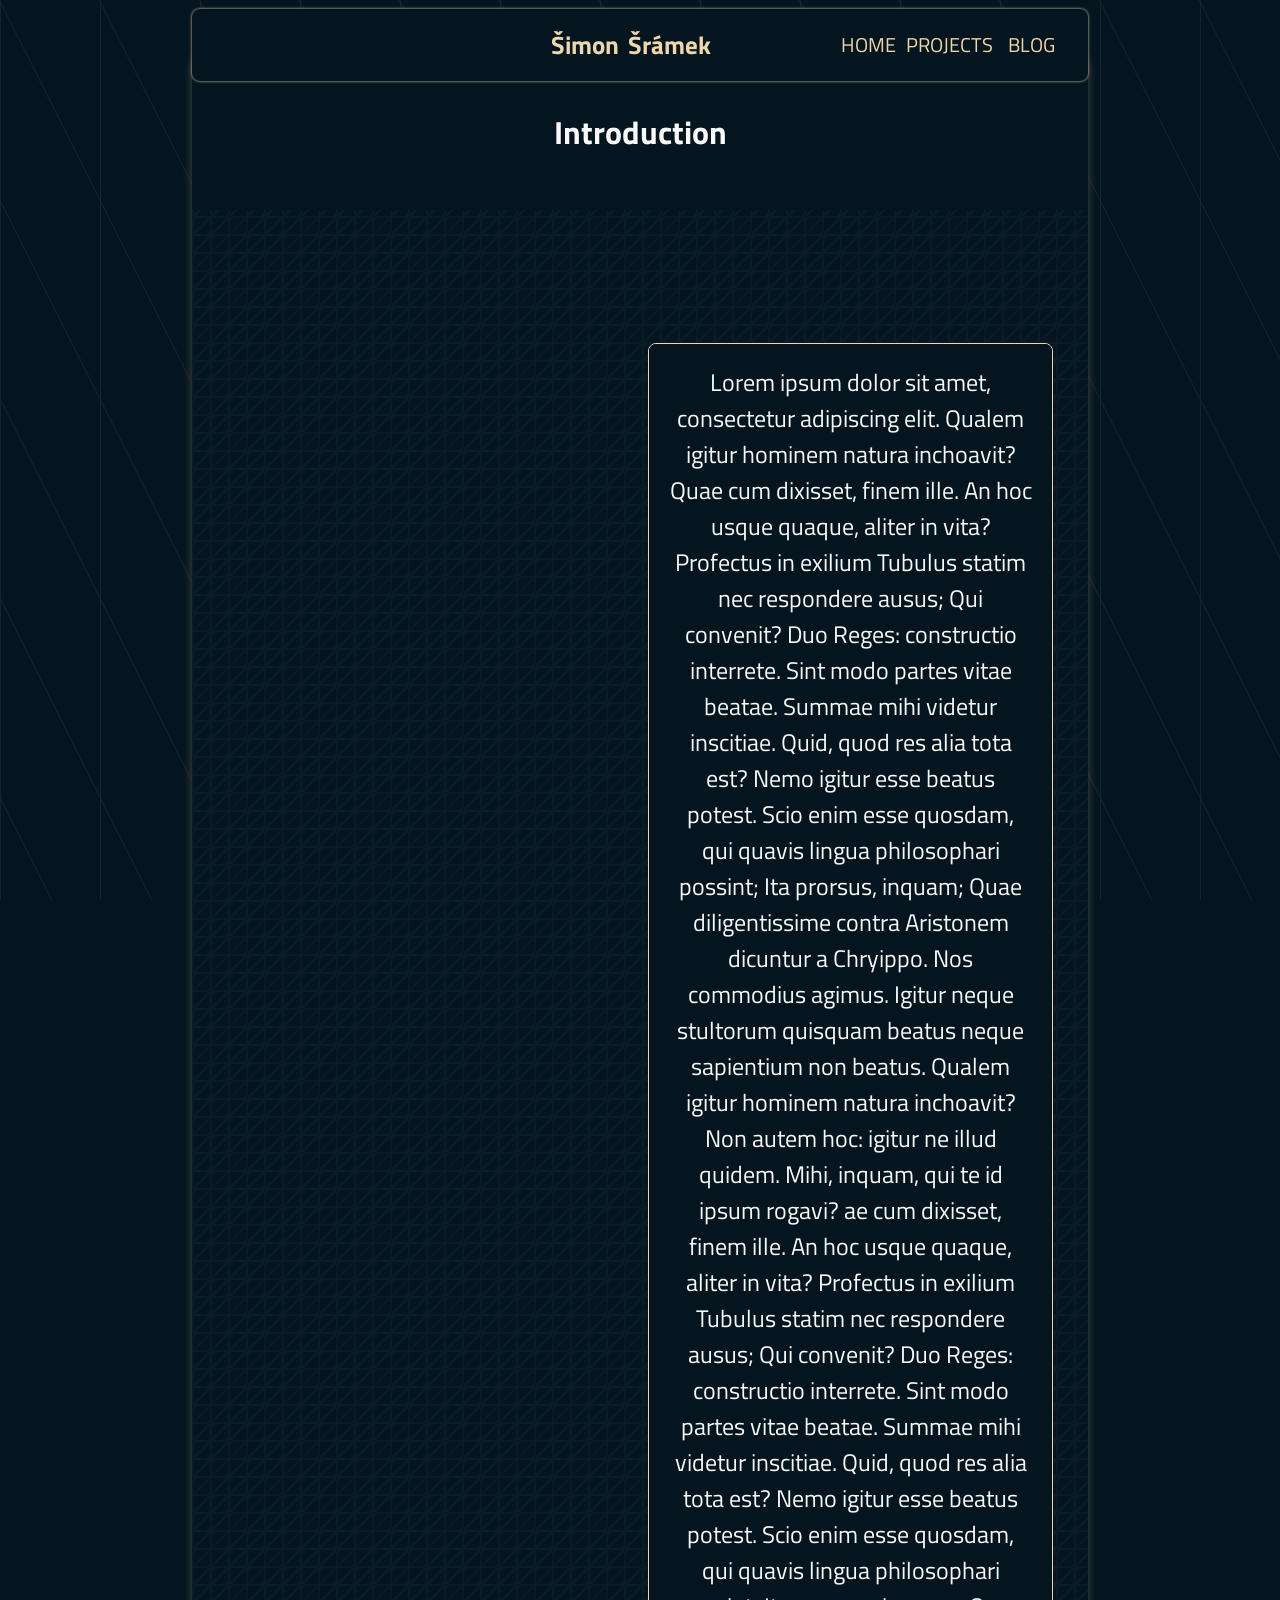
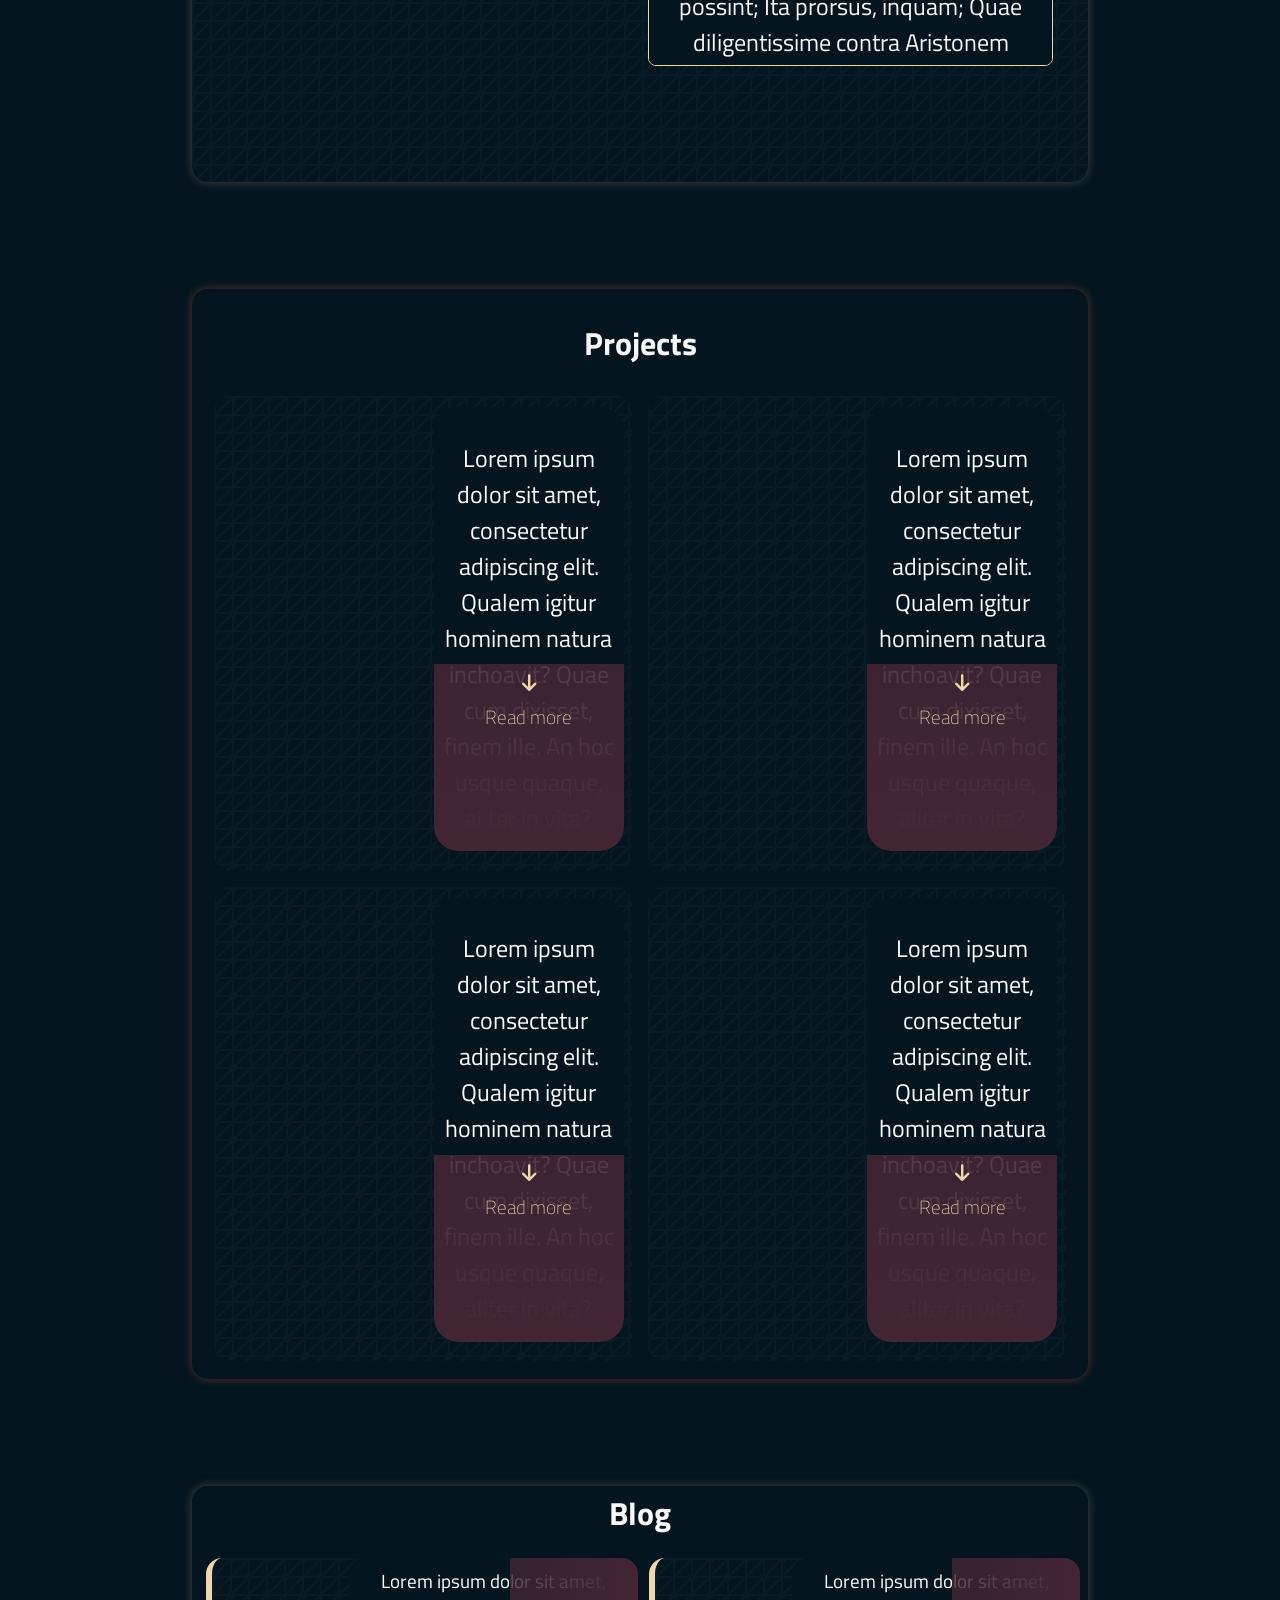
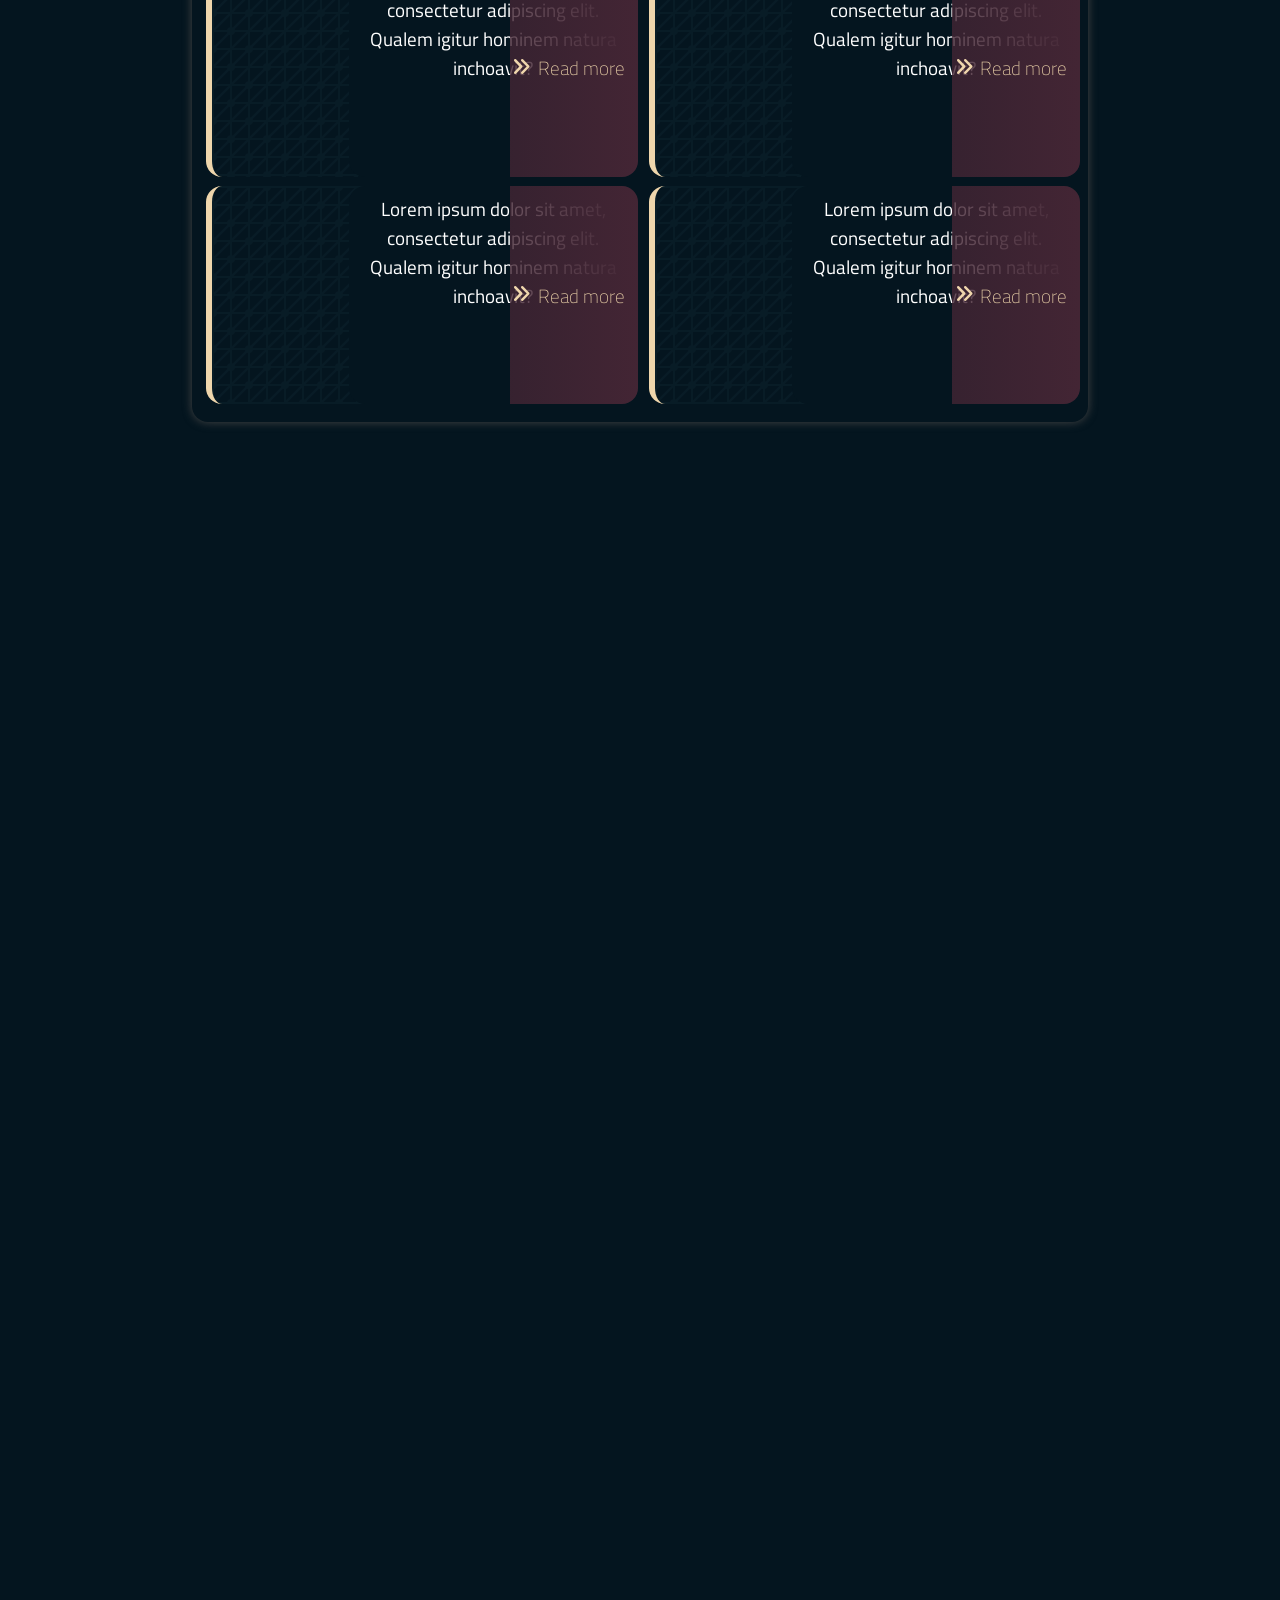
==== index.html @ cbe4fbbf "asdasd" ====
<!DOCTYPE html>
<html lang="cs">

<head>
    <meta charset="UTF-8">
    <meta http-equiv="X-UA-Compatible" content="IE=edge">
    <meta name="viewport" content="width=device-width, initial-scale=1.0">
    <link href=“https://api-ssps.cajthaml.eu/file/global/css/reset_ld9mrCCm.css” rel=“stylesheet”>
    <link rel="stylesheet" href="https://cdnjs.cloudflare.com/ajax/libs/font-awesome/6.1.1/css/all.min.css">
    <link href="https://unpkg.com/aos@2.3.1/dist/aos.css" rel="stylesheet">
    <link rel="stylesheet" href="style.css">
    <title>Šimon Šrámek</title>
</head>

<body class="lock">
    <div class="preloader">
        <div class="loader-container">
            <div class="progress">
                <div class="color"></div>
            </div>
        </div>
    </div>
    <div class="image-explorer">
        <img class="fullres-img" src="" alt="">
        <i class="fa-solid fa-angles-down"> <p>Paused due inactivity</p></i>
    </div>
    <div id="home" class="layout anchor">
        <div class="navbar">
            <div class="logo">
            </div>
            <a href="#home" class="name">
                <h1>Šimon</h1>
                <h1>Šrámek</h1>
            </a>
            <div class="navigation">
                <div id="burger" class="hamburger-lines">
                    <span class="line line1"></span>
                    <span class="line line2"></span>
                    <span class="line line3"></span>
                </div>
                <a href="#intro">HOME</a>
                <a href="#projects">PROJECTS</a>
                <a href="#blog">BLOG</a>
            </div>
            <div class="overlay">
                <div class="overlay-content">
                    <a class="link" href="#intro">HOME</a>
                    <a class="link" href="#projects">PROJECTS</a>
                    <a class="link" href="#blog">BLOG</a>
                </div>
            </div>
        </div>
        <div class="main">
            <article data-aos="fade-left" class="article">
                <header id="intro" class="header anchor">
                    <h2>
                        Introduction
                    </h2>
                </header>
                <div class="article-content">
                    <div class="img-container">
                        <i class="fa-solid fa-magnifying-glass-plus"></i>
                    </div>
                    <div class="intro-text">
                        <p>Lorem ipsum dolor sit amet, consectetur adipiscing elit. Qualem igitur hominem natura
                            inchoavit?
                            Quae cum dixisset, finem ille. An hoc usque quaque, aliter in vita? Profectus in exilium
                            Tubulus
                            statim nec respondere ausus; Qui convenit? Duo Reges: constructio interrete.
                            Sint modo partes vitae beatae. Summae mihi videtur inscitiae. Quid, quod res alia tota est?
                            Nemo
                            igitur esse beatus potest. Scio enim esse quosdam, qui quavis lingua philosophari possint;
                            Ita
                            prorsus, inquam; Quae diligentissime contra Aristonem dicuntur a Chryippo. Nos commodius
                            agimus.
                            Igitur neque stultorum quisquam beatus neque sapientium non beatus. Qualem igitur hominem
                            natura
                            inchoavit? Non autem hoc: igitur ne illud quidem. Mihi, inquam, qui te id ipsum rogavi?
                            ae cum dixisset, finem ille. An hoc usque quaque, aliter in vita? Profectus in exilium
                            Tubulus
                            statim nec respondere ausus; Qui convenit? Duo Reges: constructio interrete.
                            Sint modo partes vitae beatae. Summae mihi videtur inscitiae. Quid, quod res alia tota est?
                            Nemo
                            igitur esse beatus potest. Scio enim esse quosdam, qui quavis lingua philosophari possint;
                            Ita
                            prorsus, inquam; Quae diligentissime contra Aristonem dicuntur a Chryippo. Nos commodius
                            agimus.
                            Igitur neque stultorum quisquam beatus neque sapientium non beatus. Qualem igitur hominem
                            natura
                            inchoavit? Non autem hoc: igitur ne illud quidem. Mihi, inquam, qui te id ipsum rogavi?
                        </p>
                    </div>
                </div>
            </article>
            <div id="projects" class="projects anchor">
                <header class="header anchor">
                    <h2>
                        Projects
                    </h2>
                </header>
                <div class="project-container">
                    <div class="project">
                        <div class="project-img first">
                            <i class="fa-solid fa-magnifying-glass-plus"></i>
                        </div>
                        <div class="project-descr">
                            <div class="project-img-s">
                                <i class="fa-solid fa-arrow-up"></i>
                            </div>
                            <div class="project-overlay">
                                <i class="fa-solid fa-arrow-down"></i>
                                Read more
                            </div>
                            <div class="project-info">
                                Lorem ipsum dolor sit amet, consectetur adipiscing elit. Qualem igitur hominem natura
                                inchoavit?
                            </div>
                            <p>
                                Lorem ipsum dolor sit amet, consectetur adipiscing elit. Qualem igitur hominem natura
                                inchoavit?
                                Quae cum dixisset, finem ille. An hoc usque quaque, aliter in vita? Profectus in exilium
                                Tubulus
                                statim nec respondere ausus; Qui convenit? Duo Reges: constructio interrete.
                                Sint modo partes vitae beatae. Summae mihi videtur inscitiae. Quid, quod res alia tota
                                est?
                                statim nec respondere ausus; Qui convenit? Duo Reges: constructio interrete.
                                Sint modo partes vitae beatae. Summae mihi videtur inscitiae. Quid, quod res alia tota
                                est?
                            </p>
                        </div>
                    </div>
                    <div class="project">
                        <div class="project-img second">
                            <i class="fa-solid fa-magnifying-glass-plus"></i>
                        </div>
                        <div class="project-descr">
                            <div class="project-img-s">
                                <i class="fa-solid fa-arrow-up"></i>
                            </div>
                            <div class="project-overlay">
                                <i class="fa-solid fa-arrow-down"></i>
                                Read more
                            </div>
                            <div class="project-info">
                                Lorem ipsum dolor sit amet, consectetur adipiscing elit. Qualem igitur hominem natura
                                inchoavit?
                            </div>
                            <p>
                                Lorem ipsum dolor sit amet, consectetur adipiscing elit. Qualem igitur hominem natura
                                inchoavit?
                                Quae cum dixisset, finem ille. An hoc usque quaque, aliter in vita? Profectus in exilium
                                Tubulus
                                statim nec respondere ausus; Qui convenit? Duo Reges: constructio interrete.
                                Sint modo partes vitae beatae. Summae mihi videtur inscitiae. Quid, quod res alia tota
                                est?
                                statim nec respondere ausus; Qui convenit? Duo Reges: constructio interrete.
                                Sint modo partes vitae beatae. Summae mihi videtur inscitiae. Quid, quod res alia tota
                                est?
                            </p>
                        </div>
                    </div>
                    <div class="project">
                        <div class="project-img third">
                            <i class="fa-solid fa-magnifying-glass-plus"></i>
                        </div>
                        <div class="project-descr">
                            <div class="project-img-s">
                                <i class="fa-solid fa-arrow-up"></i>
                            </div>
                            <div class="project-overlay">
                                <i class="fa-solid fa-arrow-down"></i>
                                Read more
                            </div>
                            <div class="project-info">
                                Lorem ipsum dolor sit amet, consectetur adipiscing elit. Qualem igitur hominem natura
                                inchoavit?
                            </div>
                            <p>
                                Lorem ipsum dolor sit amet, consectetur adipiscing elit. Qualem igitur hominem natura
                                inchoavit?
                                Quae cum dixisset, finem ille. An hoc usque quaque, aliter in vita? Profectus in exilium
                                Tubulus
                                statim nec respondere ausus; Qui convenit? Duo Reges: constructio interrete.
                                Sint modo partes vitae beatae. Summae mihi videtur inscitiae. Quid, quod res alia tota
                                est?
                                statim nec respondere ausus; Qui convenit? Duo Reges: constructio interrete.
                                Sint modo partes vitae beatae. Summae mihi videtur inscitiae. Quid, quod res alia tota
                                est?
                            </p>
                        </div>
                    </div>
                    <div class="project">
                        <div class="project-img fourth">
                            <i class="fa-solid fa-magnifying-glass-plus"></i>
                        </div>
                        <div class="project-descr">
                            <div class="project-img-s">
                                <i class="fa-solid fa-arrow-up"></i>
                            </div>
                            <div class="project-overlay">
                                <i class="fa-solid fa-arrow-down"></i>
                                Read more
                            </div>
                            <div class="project-info">
                                Lorem ipsum dolor sit amet, consectetur adipiscing elit. Qualem igitur hominem natura
                                inchoavit?
                            </div>
                            <p>
                                Lorem ipsum dolor sit amet, consectetur adipiscing elit. Qualem igitur hominem natura
                                inchoavit?
                                Quae cum dixisset, finem ille. An hoc usque quaque, aliter in vita? Profectus in exilium
                                Tubulus
                                statim nec respondere ausus; Qui convenit? Duo Reges: constructio interrete.
                                Sint modo partes vitae beatae. Summae mihi videtur inscitiae. Quid, quod res alia tota
                                est?
                                statim nec respondere ausus; Qui convenit? Duo Reges: constructio interrete.
                                Sint modo partes vitae beatae. Summae mihi videtur inscitiae. Quid, quod res alia tota
                                est?
                            </p>
                        </div>
                    </div>
                </div>
            </div>
            <div data-aos="fade-right" class="blogs">
                <header id="blog" class="header anchor">
                    <h2>
                        Blog
                    </h2>
                </header>
                <div class="blog-container">
                    <div class="blog">
                        <div class="blog-img">
                            <i class="fa-solid fa-magnifying-glass-plus"></i>
                        </div>
                        <article class="blog-text">
                            Lorem ipsum dolor sit amet, consectetur adipiscing elit. Qualem igitur hominem natura
                                inchoavit?
                        </article>
                        <div class="blog-overlay">
                            <i class="fa-solid fa-angles-right"></i>
                            <p>Read more</p>
                        </div>
                    </div>
                    <div class="blog">
                        <div class="blog-img">
                            <i class="fa-solid fa-magnifying-glass-plus"></i>
                        </div>
                        <article class="blog-text">
                            Lorem ipsum dolor sit amet, consectetur adipiscing elit. Qualem igitur hominem natura
                                inchoavit?
                        </article>
                        <div class="blog-overlay">
                            <i class="fa-solid fa-angles-right"></i>
                            <p>Read more</p>
                        </div>
                    </div>
                    <div class="blog">
                        <div class="blog-img">
                            <i class="fa-solid fa-magnifying-glass-plus"></i>
                        </div>
                        <article class="blog-text">
                            Lorem ipsum dolor sit amet, consectetur adipiscing elit. Qualem igitur hominem natura
                                inchoavit?
                        </article>
                        <div class="blog-overlay">
                            <i class="fa-solid fa-angles-right"></i>
                            <p>Read more</p>
                        </div>
                    </div>
                    <div class="blog">
                        <div class="blog-img">
                            <i class="fa-solid fa-magnifying-glass-plus"></i>
                        </div>
                        <article class="blog-text">
                            Lorem ipsum dolor sit amet, consectetur adipiscing elit. Qualem igitur hominem natura
                                inchoavit?
                        </article>
                        <div class="blog-overlay">
                            <i class="fa-solid fa-angles-right"></i>
                            <p>Read more</p>
                        </div>
                    </div>
                </div>
            </div>
        </div>
        <div class="footer">
            <div class="footer-content">

            </div>
        </div>
    </div>
    <script src="https://cdn.jsdelivr.net/npm/animejs@3.0.1/lib/anime.min.js"></script>
    <script src="https://unpkg.com/aos@2.3.1/dist/aos.js"></script>
    <script src="script.js"></script>
</body>

</html>
---- style.css ----
@import url('https://fonts.googleapis.com/css2?family=Titillium+Web:ital,wght@0,200;0,300;0,400;0,600;0,700;0,900;1,200;1,300;1,400;1,600;1,700&display=swap');

html {
    scroll-behavior: smooth;
}

body {
    display: flex;
    font-family: 'Titillium Web', sans-serif;
    background-attachment: fixed;
    color: white;
    justify-content: center;
    margin: 0;
    padding: 0;
    background-color: #04151F;
    background-image: url("data:image/svg+xml,%3Csvg xmlns='http://www.w3.org/2000/svg' width='100' height='199' viewBox='0 0 100 199'%3E%3Cg fill='%239C92AC' fill-opacity='0.11'%3E%3Cpath d='M0 199V0h1v1.99L100 199h-1.12L1 4.22V199H0zM100 2h-.12l-1-2H100v2z'%3E%3C/path%3E%3C/g%3E%3C/svg%3E");
}

.lock {
    overflow: hidden;
}

.image-explorer {
    display: flex;
    position: fixed;
    justify-content: center;
    align-items: center;
    width: 100%;
    background-color: rgba(0, 0, 0, 0.8);
    z-index: 999;
}

.fullres-img {
    display: flex;
    object-fit: contain;
    width: auto;
    height: 90%;
    max-width: 90%;
}

.overlay {
    display: flex;
    position: fixed;
    width: 1%;
    height: 1%;
    top: 0.2%;
    right: 14%;
    background-color: black;
    justify-content: center;
    align-items: center;
    opacity: 0;
    z-index: 3;
    transition: 400ms ease-in-out;
}

.overlay-content {
    display: flex;
    flex-direction: column;
    justify-content: center;
    align-items: center;
    width: 100%;
    height: 60%;
    gap: 5%;
}

.link {
    display: flex;
    text-decoration: none;
    color: #EFD6AC;
    font-size: larger;
    transition: 0.5s;
}

.link:hover {
    color: #93856b;
}

.active.overlay {
    height: 100%;
    width: 72%;
    opacity: 0.95;
}


.layout {
    display: flex;
    justify-content: center;
    flex-direction: column;
    justify-self: center;
    width: 70%;
    gap: 2%;
}

.navbar {
    display: flex;
    flex-direction: row;
    justify-content: space-between;
    align-items: center;
    position: fixed;
    width: 70%;
    top: 1%;
    font-size: 20px;
    background-color: #04151F;
    color: #EFD6AC;
    border-radius: 0.5rem;
    box-shadow: 0 0 3px 0;
    z-index: 2;
}

.sticky {
    top: 0;
    margin-top: 0;
    border-top-left-radius: 0;
    border-top-right-radius: 0;
}


.logo {
    display: flex;
    width: 20%;
    height: 80%;
    font-size: 1.5em;
    background-size: contain;
    justify-content: left;
    background-repeat: no-repeat;
}

.logo>span:hover {
    color: #EFD6AC;
}

.name {
    display: flex;
    justify-content: center;
    font-size: 1.5em;
    font-weight: bolder;
    width: 20%;
    gap: 5%;
}

.name>h1 {
    font-size: 25px;
}

.navigation {
    display: flex;
    width: 20%;
    height: 100%;
    padding-right: 2%;
    justify-content: space-between;
    align-items: center;
}

.navigation>a {
    color: #EFD6AC;
    text-decoration: none;
    width: 100%;
    text-align: center;
}

.navbar>a {
    color: #EFD6AC;
    text-decoration: none;
}

.navigation>a:hover {
    background-color: #727a94;
    transition: 0.1s;
}

.hamburger-lines {
    display: flex;
    visibility: hidden;
    height: 30px;
    width: 30px;
    top: 17px;
    right: 0;
    z-index: 60;
    padding: 10px;
    flex-direction: column;
    justify-content: space-between;
    transition: 0.2s;
}

.hamburger-lines .line {
    display: block;
    height: 4px;
    width: 100%;
    z-index: 70;
    border-radius: 10px;
    background: #FFD6BA;
    box-shadow: 1px 1px 5px 0 #EFD6AC;
}

.hamburger-lines .line1 {
    transform-origin: 0 0;
}

.hamburger-lines .line2 {
    transition: 0.1s ease-in-out;
}

.hamburger-lines .line3 {
    transform-origin: 0 100%;
}

.main {
    display: flex;
    flex-direction: column;
    width: 100%;
    gap: 2%;
}

.header {
    display: flex;
    justify-content: center;
    align-items: center;
    color: #FAF9F9;
    background-color: #04151F;
    width: 100%;
    height: 10%;
}

.header>h2 {
    font-size: 2em;
}

.article {
    display: flex;
    justify-content: center;
    align-items: center;
    flex-direction: column;
    width: 100%;
    gap: 1%;
    background-color: #04151F;
    background-image: url("data:image/svg+xml,%3Csvg width='36' height='36' viewBox='0 0 36 36' xmlns='http://www.w3.org/2000/svg'%3E%3Cpath d='M36 0H0v36h36V0zM15.126 2H2v13.126c.367.094.714.24 1.032.428L15.554 3.032c-.188-.318-.334-.665-.428-1.032zM18 4.874V18H4.874c-.094-.367-.24-.714-.428-1.032L16.968 4.446c.318.188.665.334 1.032.428zM22.874 2h11.712L20 16.586V4.874c1.406-.362 2.512-1.468 2.874-2.874zm10.252 18H20v13.126c.367.094.714.24 1.032.428l12.522-12.522c-.188-.318-.334-.665-.428-1.032zM36 22.874V36H22.874c-.094-.367-.24-.714-.428-1.032l12.522-12.522c.318.188.665.334 1.032.428zm0-7.748V3.414L21.414 18h11.712c.362-1.406 1.468-2.512 2.874-2.874zm-18 18V21.414L3.414 36h11.712c.362-1.406 1.468-2.512 2.874-2.874zM4.874 20h11.712L2 34.586V22.874c1.406-.362 2.512-1.468 2.874-2.874z' fill='%23204052' fill-opacity='0.15' fill-rule='evenodd'/%3E%3C/svg%3E");
    border-radius: 1rem;
    overflow: hidden;
    box-shadow: 0 0 10px 0 #464646;
    transition: 0.5s;
}

.article:first-child {
    margin-top: 10%;
}

.article-content {
    display: flex;
    width: 100%;
    height: 90%;
    gap: 2%;
    justify-content: center;
    align-items: center;
    z-index: 1;
}

.img-container {
    display: flex;
    background-image: url("https://i.pinimg.com/736x/bf/50/ab/bf50ab80c1b2015d78b0a193ec42f2b3.jpg");
    background-repeat: no-repeat;
    background-size: cover;
    background-position: center;
    overflow: hidden;
    justify-content: right;
    width: 45%;
    height: 85%;
    border-radius: 0.5rem;
}

.img-container:nth-child(2) {
    background-image: url('https://i.pinimg.com/originals/a7/fc/aa/a7fcaa43650adc892c401956a08dc32a.jpg');
}

.intro-text {
    display: flex;
    color: #FAF9F9;
    background-color: #04151F;
    text-align: center;
    font-size: 1.5em;
    width: 45%;
    height: 85%;
    border-radius: 0.5rem;
    border: solid 1px #EFD6AC;
    overflow-y: scroll;
    overflow-x: hidden;
}

.intro-text::-webkit-scrollbar {
    display: none;
}

.intro-text>p {
    display: flex;
    margin: 5%;
}

.projects {
    display: flex;
    flex-direction: column;
    justify-content: center;
    align-items: center;
    overflow: hidden;
    width: 100%;
    height: 20%;
    background-color: #04151F;
    border-radius: 1rem;
    padding-bottom: 2%;
    box-shadow: 0 0 10px 0 #573030;
}

.project-container {
    display: grid;
    position: relative;
    grid-template-columns: auto auto;
    width: 95%;
    height: 90%;
    gap: 1rem;
}

.project {
    display: flex;
    position: relative;
    overflow: hidden;
    align-items: center;
    justify-content: center;
    width: 100%;
    height: 100%;
    gap: 1%;
    background-color: #04151F;
    background-image: url("data:image/svg+xml,%3Csvg width='36' height='36' viewBox='0 0 36 36' xmlns='http://www.w3.org/2000/svg'%3E%3Cpath d='M36 0H0v36h36V0zM15.126 2H2v13.126c.367.094.714.24 1.032.428L15.554 3.032c-.188-.318-.334-.665-.428-1.032zM18 4.874V18H4.874c-.094-.367-.24-.714-.428-1.032L16.968 4.446c.318.188.665.334 1.032.428zM22.874 2h11.712L20 16.586V4.874c1.406-.362 2.512-1.468 2.874-2.874zm10.252 18H20v13.126c.367.094.714.24 1.032.428l12.522-12.522c-.188-.318-.334-.665-.428-1.032zM36 22.874V36H22.874c-.094-.367-.24-.714-.428-1.032l12.522-12.522c.318.188.665.334 1.032.428zm0-7.748V3.414L21.414 18h11.712c.362-1.406 1.468-2.512 2.874-2.874zm-18 18V21.414L3.414 36h11.712c.362-1.406 1.468-2.512 2.874-2.874zM4.874 20h11.712L2 34.586V22.874c1.406-.362 2.512-1.468 2.874-2.874z' fill='%23204052' fill-opacity='0.15' fill-rule='evenodd'/%3E%3C/svg%3E");
    border-radius: 1rem;
}

.project-img {
    display: flex;
    width: 50%;
    height: 90%;
    margin: 2%;
    padding: 2%;
    border-radius: 1.5rem;
    background-size: cover;
    background-repeat: no-repeat;
    background-position: center;
}

.second.project-img {
    background-image: url('https://i.pinimg.com/originals/f1/6f/ed/f16fedc86686146624897737cf4338d8.jpg');
}


.project-img.third {
    background-image: url('https://www.pixel4k.com/wp-content/uploads/2019/07/colorful-skull-dark-art_1563222221.jpg');
}

.project-img.fourth {
    background-image: url('https://browsecat.net/sites/default/files/cool-4k-wallpapers-wallpapers-96149-699287-148069.png');
}

.project-img.first {
    background-image: url('https://newevolutiondesigns.com/images/freebies/cool-4k-iphone-wallpaper-10.jpg');
}

.project-img-s {
    position: relative;
    display: none;
    width: 100%;
    height: 100%;
    background-image: url('');
    background-size: cover;
    background-position: center;
    border-radius: 1rem;
    grid-column-start: 1;
    grid-column-end: 2;
}

.project-descr {
    display: flex;
    position: relative;
    width: 50%;
    height: 90%;
    padding: 2%;
    margin: 2%;
    font-size: 1.5em;
    border-radius: 1.5rem;
    margin-bottom: 4%;
    background-color: #04151F;
    text-align: center;
    justify-content: center;
    overflow: hidden;
    -webkit-transition: transform 500ms;
    -webkit-transition: -webkit-transform 500ms;
    transition: all 0.5s;
}


.project-descr-expanded {
    display: grid;
    justify-content: center;
    align-items: center;
    gap: 2%;
    grid-template-columns: 20% 80%;
    grid-template-rows: auto auto auto;
    width: 90%;
    padding: 2%;
    transition: 0.5s;
    margin: 0;
    overflow: scroll;
    overflow-x: hidden;
}

.project-descr-expanded::-webkit-scrollbar {
    width: 0;
    background: transparent;
}

.fa-arrow-up {
    display: flex;
    position: absolute;
    color: #EFD6AC;
    top: 5%;
    left: 5%;
}

.project-descr-expanded>p {
    display: flex;
    background-color: rgba(4, 21, 31, 0.8);
    padding: 2%;
    font-size: 1em;
    grid-row-start: 2;
    grid-column-start: 1;
    grid-column-end: 3;
    text-align: left;
    border: #EFD6AC solid 1px;
    border-bottom-left-radius: 1rem;
    border-bottom-right-radius: 1rem;
    margin: 0;
}

.project-info {
    display: none;
    grid-column-start: 2;
    font-size: 1.2em;
    justify-content: center;
    text-align: left;
    padding: 4%;
    border-radius: 1rem;
}

.project-overlay {
    position: absolute;
    display: flex;
    flex-direction: column;
    align-items: center;
    overflow: hidden;
    color: #EFD6AC;
    font-weight: lighter;
    gap: 5%;
    bottom: 0;
    right: 0;
    width: 100%;
    height: 40%;
    font-size: .8em;
    padding-top: 5%;
    border-bottom-left-radius: 1.5rem;
    border-bottom-right-radius: 1.5rem;
    background-image: linear-gradient(to bottom, rgba(67, 37, 52, 0.9), rgb(67, 37, 52));
}

.project-overlay:hover {
    color: #edd9b5;
    background-image: linear-gradient(to bottom right, rgba(67, 37, 52, 0.8), rgb(67, 37, 52));
}

.project-overlay:hover>* {
    transform: scale(1.2);
    transition: 0.2s;
}

.blogs {
    display: flex;
    flex-direction: column;
    justify-content: center;
    align-items: center;
    width: 100%;
    height: 10%;
    background-color: #04151F;
    border-radius: 1rem;
    overflow: hidden;
    box-shadow: 0px 0px 10px 0px #464646;
}

.blog-container {
    display: grid;
    grid-template-columns: 50% 50%;
    width: 95%;
    height: 90%;
    margin: 2%;
    gap: 2%;
    justify-content: center;
}

.blog {
    display: flex;
    position: relative;
    width: 100%;
    height: 100%;
    gap: 5%;
    border-radius: 1rem;
    background-color: white;
    align-self: center;
    border-left: 6px solid #efd6ac;
    background-color: #04151F;
    background-image: url("data:image/svg+xml,%3Csvg width='36' height='36' viewBox='0 0 36 36' xmlns='http://www.w3.org/2000/svg'%3E%3Cpath d='M36 0H0v36h36V0zM15.126 2H2v13.126c.367.094.714.24 1.032.428L15.554 3.032c-.188-.318-.334-.665-.428-1.032zM18 4.874V18H4.874c-.094-.367-.24-.714-.428-1.032L16.968 4.446c.318.188.665.334 1.032.428zM22.874 2h11.712L20 16.586V4.874c1.406-.362 2.512-1.468 2.874-2.874zm10.252 18H20v13.126c.367.094.714.24 1.032.428l12.522-12.522c-.188-.318-.334-.665-.428-1.032zM36 22.874V36H22.874c-.094-.367-.24-.714-.428-1.032l12.522-12.522c.318.188.665.334 1.032.428zm0-7.748V3.414L21.414 18h11.712c.362-1.406 1.468-2.512 2.874-2.874zm-18 18V21.414L3.414 36h11.712c.362-1.406 1.468-2.512 2.874-2.874zM4.874 20h11.712L2 34.586V22.874c1.406-.362 2.512-1.468 2.874-2.874z' fill='%23204052' fill-opacity='0.15' fill-rule='evenodd'/%3E%3C/svg%3E");
}

.blog-img{
    display: flex;
    width: 30%;
    border-radius: 1rem;
    background-size: cover;
    background-repeat: no-repeat;
    background-position: center;
    background-image: url('https://www.pixel4k.com/wp-content/uploads/2019/07/colorful-skull-dark-art_1563222221.jpg');
}

.blog-text{
    display: flex;
    width: 70%;
    border-radius: 1rem;
    font-size: 1.2em;
    padding: 2%;
    text-align: center;
    background-color: #04151F;
}

.blog-overlay{
    display: flex;
    position: absolute;
    right: 0;
    width: 30%;
    height: 100%;
    border-bottom-right-radius: 1rem;
    border-top-right-radius: 1rem;
    background-image: linear-gradient(to right, rgba(67, 37, 52, 0.8), rgb(67, 37, 52));
    align-items: center;
}

.blog-overlay>*{
    color: #EFD6AC;
    font-size: 1.2em;
    gap: 5%;
    margin-left: 2%;
}

.blog-overlay>p{
    margin-left: 5%;
    font-weight: lighter;
}

.blog-overlay:hover{
    background-image: linear-gradient(to bottom right, rgba(67, 37, 52, 0.8), rgb(67, 37, 52));
}

.blog-overlay:hover>i{
    transform: scale(1.2);
    transition: 0.2s;
}

.footer {
    display: flex;
    width: 100%;
    align-self: center;
    height: 3%;
    bottom: 0;
    background-color: black;
}

.fa-magnifying-glass-plus {
    color: rgb(67, 37, 52);
    position: absolute;
    font-size: 2em;
    padding: 10px;
    opacity: 0;
    cursor: pointer;
    transition: 0.1s ease-in;
}

.fa-magnifying-glass-plus:hover {
    transform: rotate(10deg);
}

.preloader {
    display: flex;
    position: fixed;
    justify-content: center;
    align-items: center;
    background-color: #04151F;
    background-image: url("data:image/svg+xml,%3Csvg xmlns='http://www.w3.org/2000/svg' width='100' height='199' viewBox='0 0 100 199'%3E%3Cg fill='%239C92AC' fill-opacity='0.11'%3E%3Cpath d='M0 199V0h1v1.99L100 199h-1.12L1 4.22V199H0zM100 2h-.12l-1-2H100v2z'%3E%3C/path%3E%3C/g%3E%3C/svg%3E");
    top: 0;
    left: 0;
    width: 100vw;
    height: 100vh;
    z-index: 1000;
}

.loader-container {
    display: flex;
}

/*https://blog.hubspot.com/website/css-loading-animation*/
.progress {
    position: relative;
    height: 10px;
    width: 200px;
    border: 10px solid #C44900;
    border-radius: 15px;
}

.progress .color {
    position: absolute;
    background-color: #432534;
    width: 0px;
    height: 10px;
    border-radius: 15px;
    animation: progress 1s infinite linear;
}

.fa-angles-down{
    display: none;
    flex-direction: column;
    text-align: center;
    font-size: 4em;
    color: #EFD6AC;
    left: 32%;
    top: 49%;
}

.fa-angles-down>p{
    font-family: 'Titillium Web', sans-serif;
    font-size: 2rem;
    font-weight: lighter;
}

@keyframes progress {
    0% {
        width: 0%;
    }

    25% {
        width: 50%;
    }

    50% {
        width: 75%;
    }

    75% {
        width: 85%;
    }

    100% {
        width: 100%;
    }
}

@media screen and (max-width: 1025px) {
    .article-content {
        flex-direction: column;
        height: 80%;
        margin-bottom: 2%;
    }

    .article-content>div {
        width: 90%;
    }

    .article:first-child {
        margin-top: 10vh;
    }

    .img-container {
        background-size: cover;
    }

    .main {
        gap: 1%;
    }

    .project-container {
        grid-template-columns: auto;
    }

    .hamburger-lines {
        visibility: visible;
    }

    .navigation {
        justify-content: right;
    }

    .project-descr-expanded{
        grid-template-columns: 100% 0;
        grid-template-rows: 20% 20% 60%;
        justify-content: center;
    }

    .project-img-s{
        height: 100%;
    }

    .projects{
        height: 60%;
    }

    .project{
        flex-direction: column;
    }

    .project>*{
        width: 90%;
    }
}

@media screen and (max-width: 768px) {
    .article:first-child {
        margin-top: 20vh;
    }

    .navbar {
        width: 90%;
    }

    .active.overlay {
        width: 92%;
        right: 4%;
    }

    .layout {
        width: 90%;
    }


}

@media screen and (min-width: 768px) {
    .article:first-child {
        margin-top: 15vh;
    }
}

@media screen and (max-width: 480px) {

    .article:first-child {
        margin-top: 15vh;
    }

    .navbar {
        font-size: 15px;
    }

    .name>h1 {
        font-size: 20px;
    }

    .projects {
        height: 50%;
    }

    .project {
        flex-direction: column;
        gap: 0;
    }

    .project-descr {
        width: 100%;
    }

    .project-img {
        width: 100%;
    }
}

@media screen and (min-width: 1025px) {
    .article:first-child {
        margin-top: 12vh;
    }

    .navigation {
        width: 30%;
    }

    .logo {
        width: 30%;
    }
}
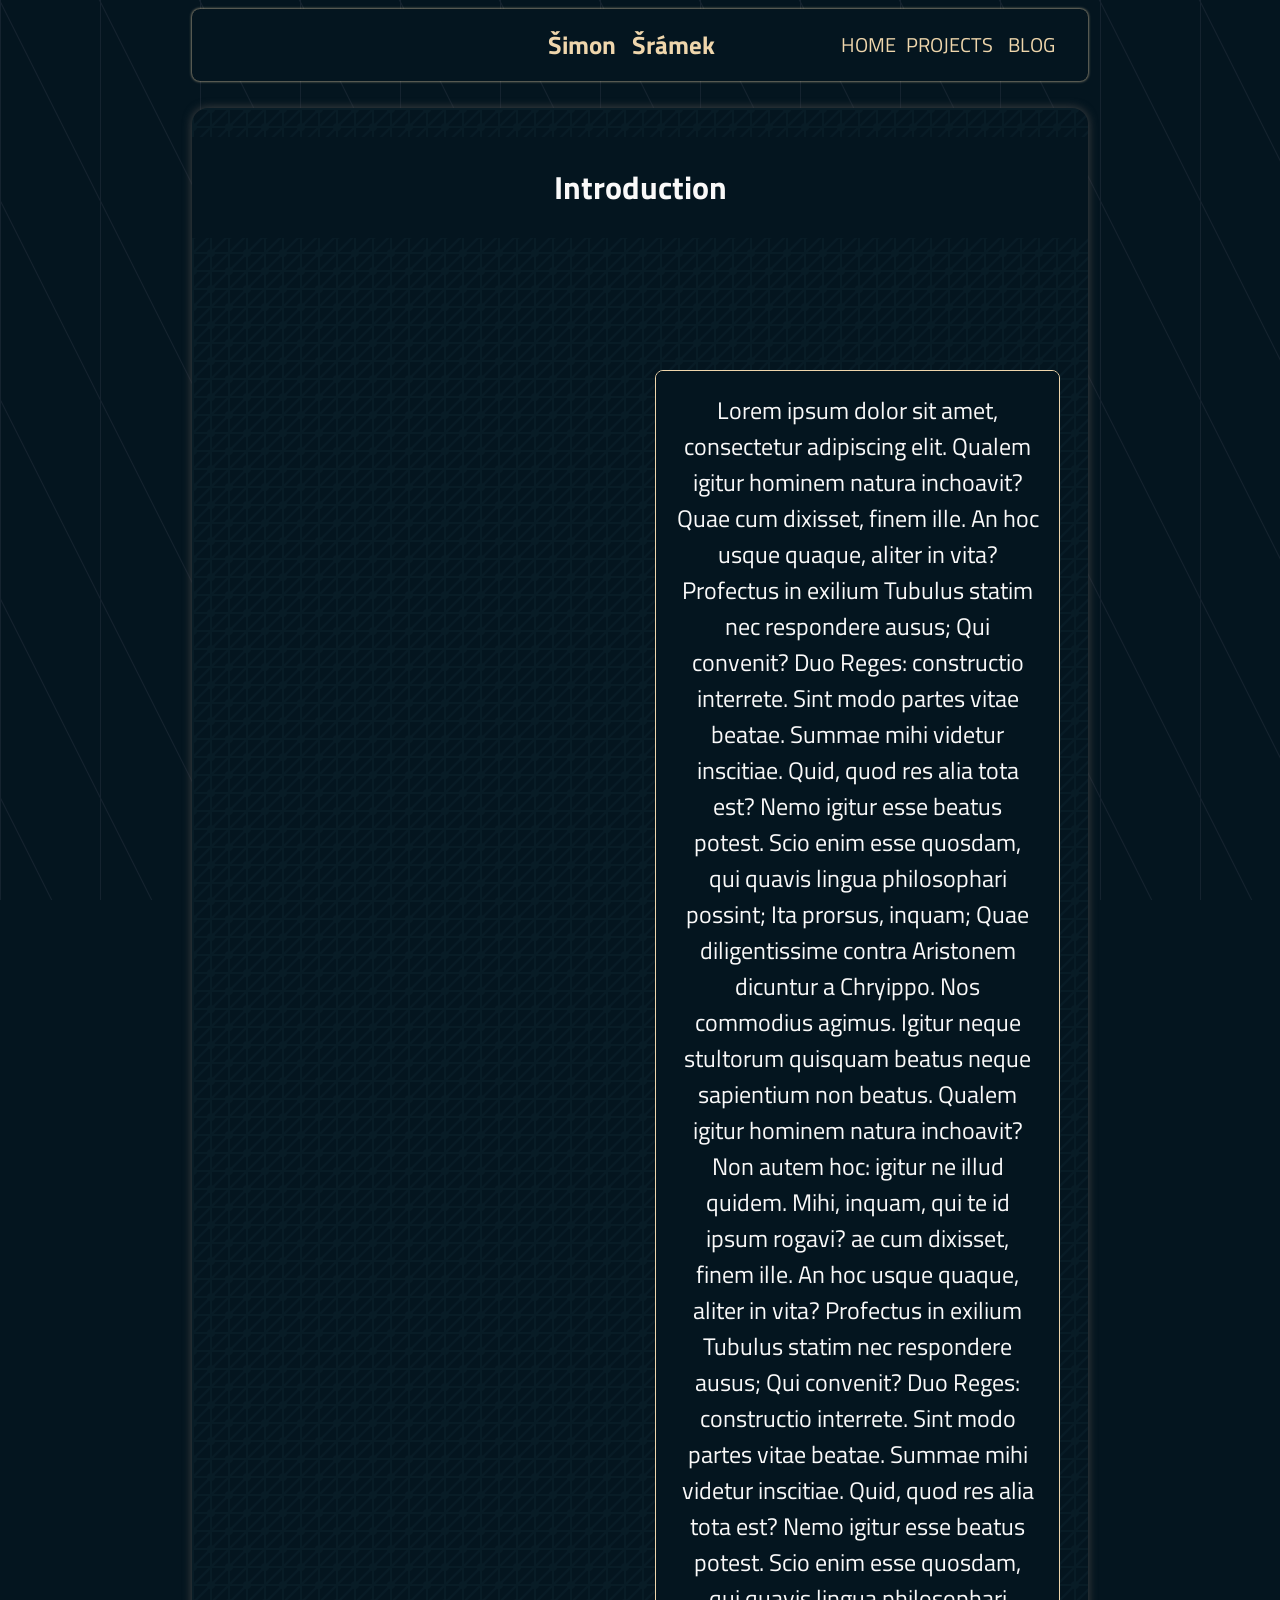
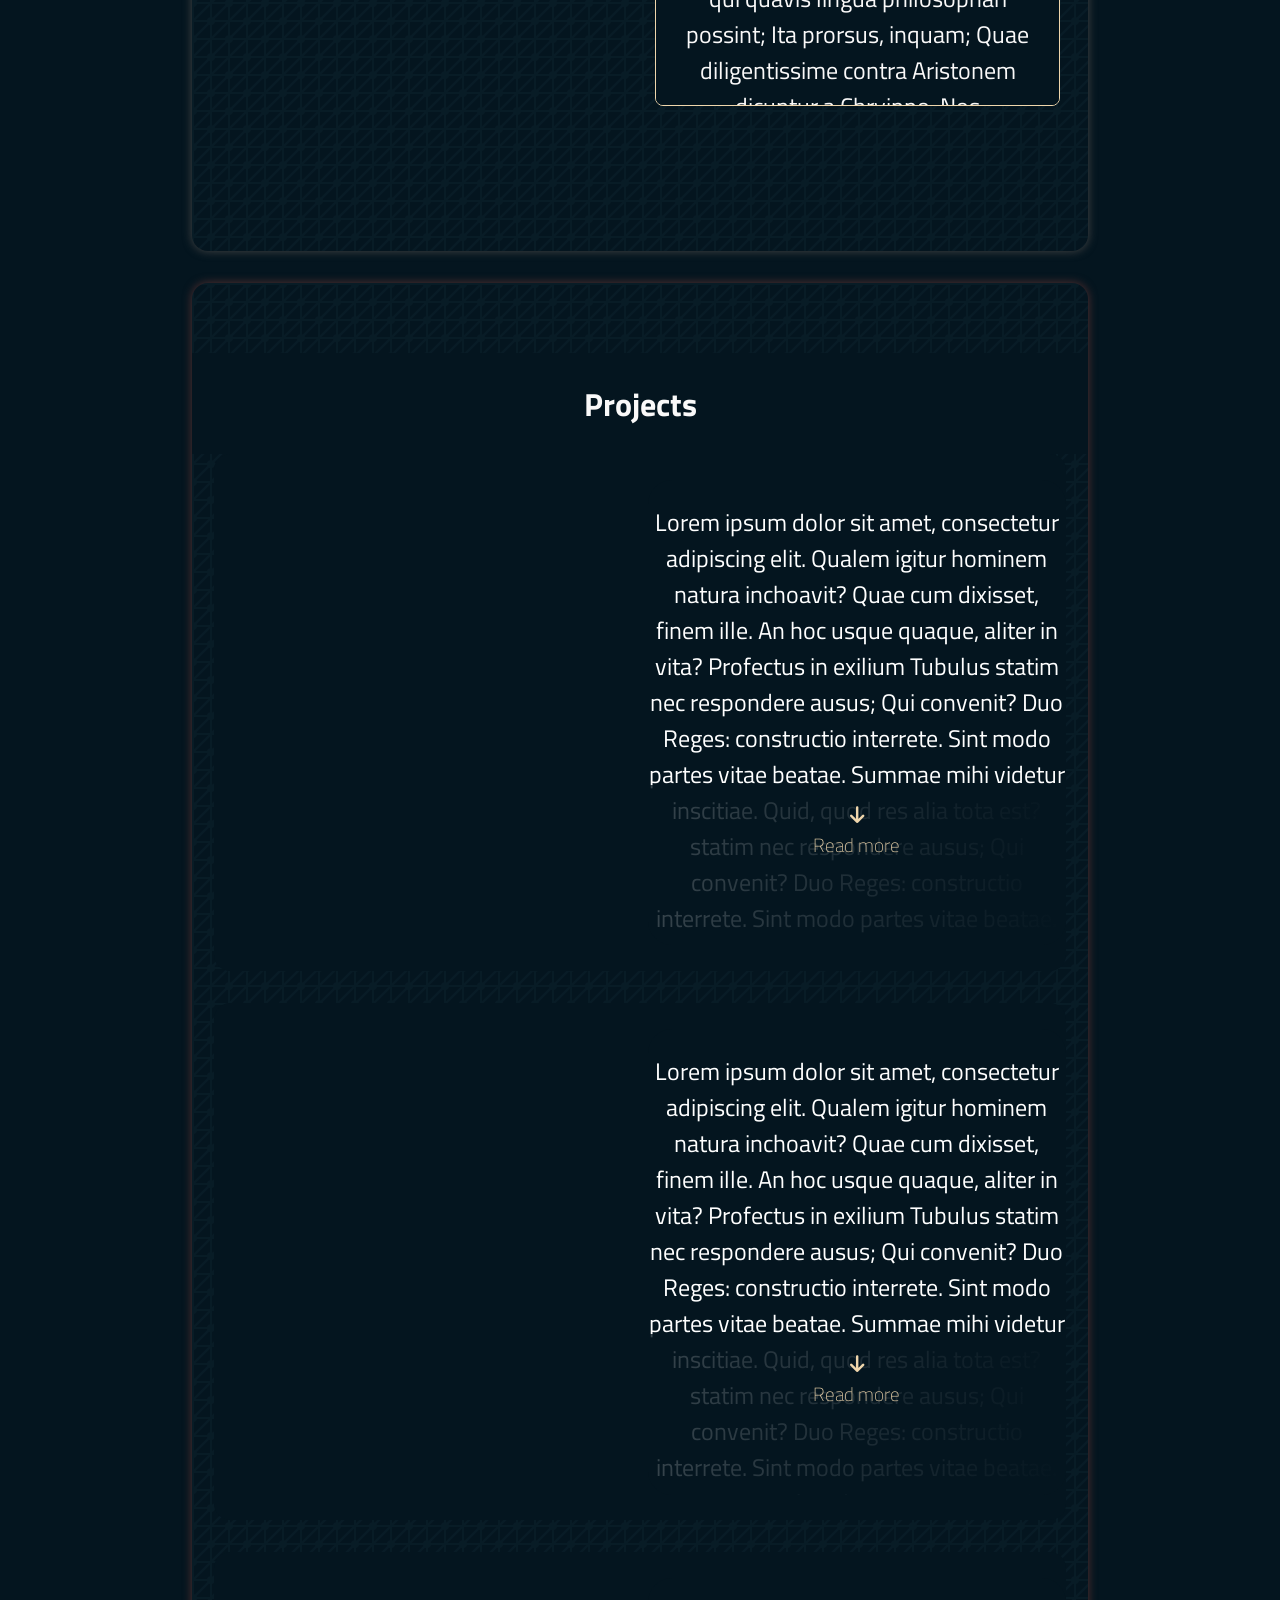
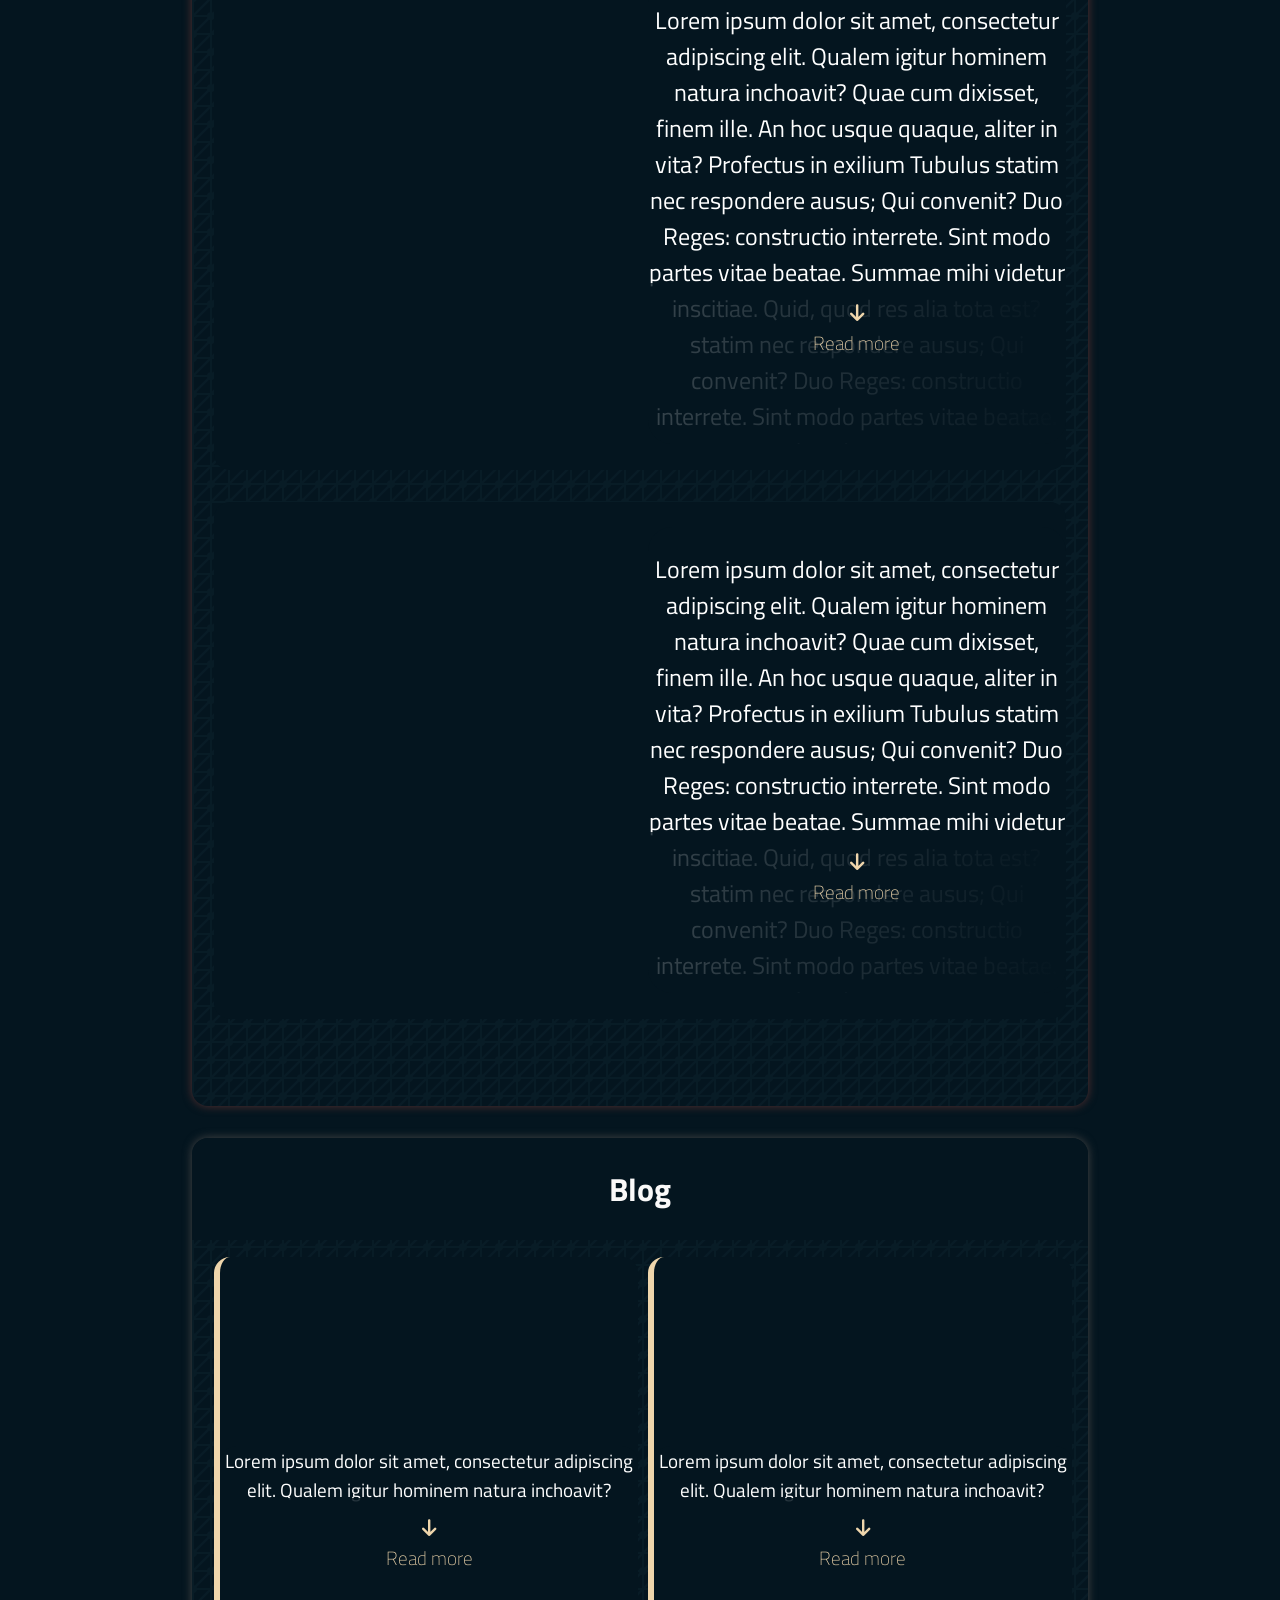
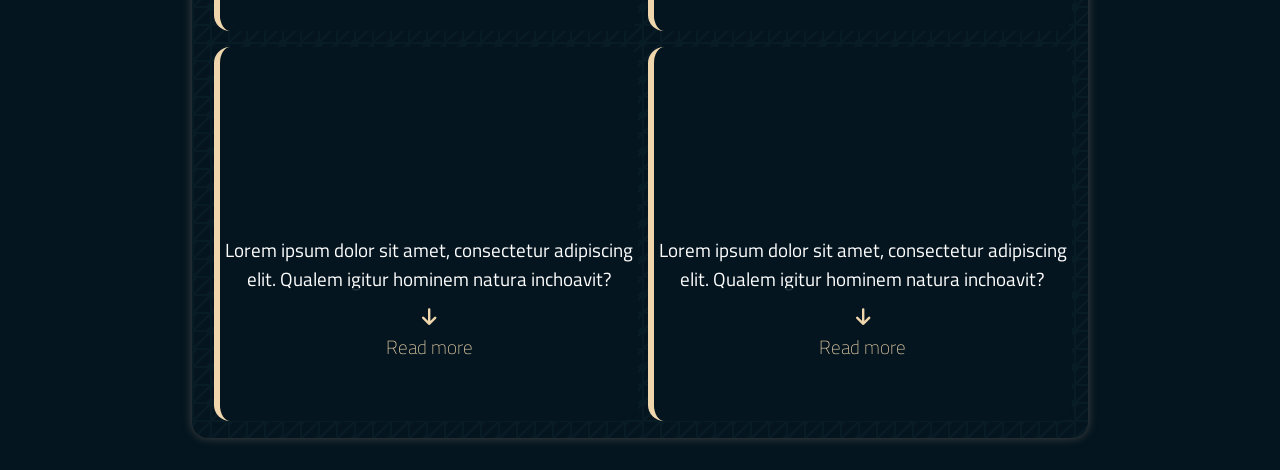
==== commit f2de1c07: "problemky s responsive designem" ====
--- a/index.html
+++ b/index.html
@@ -107,7 +107,7 @@
                             <div class="project-img-s">
                                 <i class="fa-solid fa-arrow-up"></i>
                             </div>
-                            <div class="project-overlay">
+                            <div class="project-overlay project-expander">
                                 <i class="fa-solid fa-arrow-down"></i>
                                 Read more
                             </div>
@@ -137,7 +137,7 @@
                             <div class="project-img-s">
                                 <i class="fa-solid fa-arrow-up"></i>
                             </div>
-                            <div class="project-overlay">
+                            <div class="project-overlay project-expander">
                                 <i class="fa-solid fa-arrow-down"></i>
                                 Read more
                             </div>
@@ -167,7 +167,7 @@
                             <div class="project-img-s">
                                 <i class="fa-solid fa-arrow-up"></i>
                             </div>
-                            <div class="project-overlay">
+                            <div class="project-overlay project-expander">
                                 <i class="fa-solid fa-arrow-down"></i>
                                 Read more
                             </div>
@@ -197,7 +197,7 @@
                             <div class="project-img-s">
                                 <i class="fa-solid fa-arrow-up"></i>
                             </div>
-                            <div class="project-overlay">
+                            <div class="project-overlay  project-expander">
                                 <i class="fa-solid fa-arrow-down"></i>
                                 Read more
                             </div>
@@ -236,48 +236,48 @@
                             Lorem ipsum dolor sit amet, consectetur adipiscing elit. Qualem igitur hominem natura
                                 inchoavit?
                         </article>
-                        <div class="blog-overlay">
-                            <i class="fa-solid fa-angles-right"></i>
-                            <p>Read more</p>
-                        </div>
-                    </div>
-                    <div class="blog">
-                        <div class="blog-img">
-                            <i class="fa-solid fa-magnifying-glass-plus"></i>
-                        </div>
-                        <article class="blog-text">
-                            Lorem ipsum dolor sit amet, consectetur adipiscing elit. Qualem igitur hominem natura
-                                inchoavit?
-                        </article>
-                        <div class="blog-overlay">
-                            <i class="fa-solid fa-angles-right"></i>
-                            <p>Read more</p>
-                        </div>
-                    </div>
-                    <div class="blog">
-                        <div class="blog-img">
-                            <i class="fa-solid fa-magnifying-glass-plus"></i>
-                        </div>
-                        <article class="blog-text">
-                            Lorem ipsum dolor sit amet, consectetur adipiscing elit. Qualem igitur hominem natura
-                                inchoavit?
-                        </article>
-                        <div class="blog-overlay">
-                            <i class="fa-solid fa-angles-right"></i>
-                            <p>Read more</p>
-                        </div>
-                    </div>
-                    <div class="blog">
-                        <div class="blog-img">
-                            <i class="fa-solid fa-magnifying-glass-plus"></i>
-                        </div>
-                        <article class="blog-text">
-                            Lorem ipsum dolor sit amet, consectetur adipiscing elit. Qualem igitur hominem natura
-                                inchoavit?
-                        </article>
-                        <div class="blog-overlay">
-                            <i class="fa-solid fa-angles-right"></i>
-                            <p>Read more</p>
+                        <div class="project-overlay">
+                            <i class="fa-solid fa-arrow-down"></i>
+                            Read more
+                        </div>
+                    </div>
+                    <div class="blog">
+                        <div class="blog-img">
+                            <i class="fa-solid fa-magnifying-glass-plus"></i>
+                        </div>
+                        <article class="blog-text">
+                            Lorem ipsum dolor sit amet, consectetur adipiscing elit. Qualem igitur hominem natura
+                                inchoavit?
+                        </article>
+                        <div class="project-overlay">
+                            <i class="fa-solid fa-arrow-down"></i>
+                            Read more
+                        </div>
+                    </div>
+                    <div class="blog">
+                        <div class="blog-img">
+                            <i class="fa-solid fa-magnifying-glass-plus"></i>
+                        </div>
+                        <article class="blog-text">
+                            Lorem ipsum dolor sit amet, consectetur adipiscing elit. Qualem igitur hominem natura
+                                inchoavit?
+                        </article>
+                        <div class="project-overlay">
+                            <i class="fa-solid fa-arrow-down"></i>
+                            Read more
+                        </div>
+                    </div>
+                    <div class="blog">
+                        <div class="blog-img">
+                            <i class="fa-solid fa-magnifying-glass-plus"></i>
+                        </div>
+                        <article class="blog-text">
+                            Lorem ipsum dolor sit amet, consectetur adipiscing elit. Qualem igitur hominem natura
+                                inchoavit?
+                        </article>
+                        <div class="project-overlay">
+                            <i class="fa-solid fa-arrow-down"></i>
+                            Read more
                         </div>
                     </div>
                 </div>
--- a/style.css
+++ b/style.css
@@ -60,7 +60,7 @@
     align-items: center;
     width: 100%;
     height: 60%;
-    gap: 5%;
+    gap: 5rem;
 }
 
 .link {
@@ -88,7 +88,7 @@
     flex-direction: column;
     justify-self: center;
     width: 70%;
-    gap: 2%;
+    gap: 2rem;
 }
 
 .navbar {
@@ -135,7 +135,7 @@
     font-size: 1.5em;
     font-weight: bolder;
     width: 20%;
-    gap: 5%;
+    gap: 1rem;
 }
 
 .name>h1 {
@@ -208,7 +208,7 @@
     display: flex;
     flex-direction: column;
     width: 100%;
-    gap: 2%;
+    gap: 2rem;
 }
 
 .header {
@@ -218,7 +218,6 @@
     color: #FAF9F9;
     background-color: #04151F;
     width: 100%;
-    height: 10%;
 }
 
 .header>h2 {
@@ -231,7 +230,7 @@
     align-items: center;
     flex-direction: column;
     width: 100%;
-    gap: 1%;
+    gap: 1rem;
     background-color: #04151F;
     background-image: url("data:image/svg+xml,%3Csvg width='36' height='36' viewBox='0 0 36 36' xmlns='http://www.w3.org/2000/svg'%3E%3Cpath d='M36 0H0v36h36V0zM15.126 2H2v13.126c.367.094.714.24 1.032.428L15.554 3.032c-.188-.318-.334-.665-.428-1.032zM18 4.874V18H4.874c-.094-.367-.24-.714-.428-1.032L16.968 4.446c.318.188.665.334 1.032.428zM22.874 2h11.712L20 16.586V4.874c1.406-.362 2.512-1.468 2.874-2.874zm10.252 18H20v13.126c.367.094.714.24 1.032.428l12.522-12.522c-.188-.318-.334-.665-.428-1.032zM36 22.874V36H22.874c-.094-.367-.24-.714-.428-1.032l12.522-12.522c.318.188.665.334 1.032.428zm0-7.748V3.414L21.414 18h11.712c.362-1.406 1.468-2.512 2.874-2.874zm-18 18V21.414L3.414 36h11.712c.362-1.406 1.468-2.512 2.874-2.874zM4.874 20h11.712L2 34.586V22.874c1.406-.362 2.512-1.468 2.874-2.874z' fill='%23204052' fill-opacity='0.15' fill-rule='evenodd'/%3E%3C/svg%3E");
     border-radius: 1rem;
@@ -248,7 +247,7 @@
     display: flex;
     width: 100%;
     height: 90%;
-    gap: 2%;
+    gap: 2rem;
     justify-content: center;
     align-items: center;
     z-index: 1;
@@ -301,11 +300,11 @@
     align-items: center;
     overflow: hidden;
     width: 100%;
-    height: 20%;
     background-color: #04151F;
     border-radius: 1rem;
     padding-bottom: 2%;
     box-shadow: 0 0 10px 0 #573030;
+    background-image: url("data:image/svg+xml,%3Csvg width='36' height='36' viewBox='0 0 36 36' xmlns='http://www.w3.org/2000/svg'%3E%3Cpath d='M36 0H0v36h36V0zM15.126 2H2v13.126c.367.094.714.24 1.032.428L15.554 3.032c-.188-.318-.334-.665-.428-1.032zM18 4.874V18H4.874c-.094-.367-.24-.714-.428-1.032L16.968 4.446c.318.188.665.334 1.032.428zM22.874 2h11.712L20 16.586V4.874c1.406-.362 2.512-1.468 2.874-2.874zm10.252 18H20v13.126c.367.094.714.24 1.032.428l12.522-12.522c-.188-.318-.334-.665-.428-1.032zM36 22.874V36H22.874c-.094-.367-.24-.714-.428-1.032l12.522-12.522c.318.188.665.334 1.032.428zm0-7.748V3.414L21.414 18h11.712c.362-1.406 1.468-2.512 2.874-2.874zm-18 18V21.414L3.414 36h11.712c.362-1.406 1.468-2.512 2.874-2.874zM4.874 20h11.712L2 34.586V22.874c1.406-.362 2.512-1.468 2.874-2.874z' fill='%23204052' fill-opacity='0.15' fill-rule='evenodd'/%3E%3C/svg%3E");
 }
 
 .project-container {
@@ -314,7 +313,7 @@
     grid-template-columns: auto auto;
     width: 95%;
     height: 90%;
-    gap: 1rem;
+    gap: 2rem;
 }
 
 .project {
@@ -325,18 +324,16 @@
     justify-content: center;
     width: 100%;
     height: 100%;
-    gap: 1%;
-    background-color: #04151F;
-    background-image: url("data:image/svg+xml,%3Csvg width='36' height='36' viewBox='0 0 36 36' xmlns='http://www.w3.org/2000/svg'%3E%3Cpath d='M36 0H0v36h36V0zM15.126 2H2v13.126c.367.094.714.24 1.032.428L15.554 3.032c-.188-.318-.334-.665-.428-1.032zM18 4.874V18H4.874c-.094-.367-.24-.714-.428-1.032L16.968 4.446c.318.188.665.334 1.032.428zM22.874 2h11.712L20 16.586V4.874c1.406-.362 2.512-1.468 2.874-2.874zm10.252 18H20v13.126c.367.094.714.24 1.032.428l12.522-12.522c-.188-.318-.334-.665-.428-1.032zM36 22.874V36H22.874c-.094-.367-.24-.714-.428-1.032l12.522-12.522c.318.188.665.334 1.032.428zm0-7.748V3.414L21.414 18h11.712c.362-1.406 1.468-2.512 2.874-2.874zm-18 18V21.414L3.414 36h11.712c.362-1.406 1.468-2.512 2.874-2.874zM4.874 20h11.712L2 34.586V22.874c1.406-.362 2.512-1.468 2.874-2.874z' fill='%23204052' fill-opacity='0.15' fill-rule='evenodd'/%3E%3C/svg%3E");
-    border-radius: 1rem;
+    gap: 1rem;
+    background-color: #04151F;
+   border-radius: 1rem;
 }
 
 .project-img {
     display: flex;
     width: 50%;
     height: 90%;
-    margin: 2%;
-    padding: 2%;
+    margin-right: 0;
     border-radius: 1.5rem;
     background-size: cover;
     background-repeat: no-repeat;
@@ -378,11 +375,9 @@
     position: relative;
     width: 50%;
     height: 90%;
-    padding: 2%;
-    margin: 2%;
+    margin: 0;
     font-size: 1.5em;
     border-radius: 1.5rem;
-    margin-bottom: 4%;
     background-color: #04151F;
     text-align: center;
     justify-content: center;
@@ -397,7 +392,7 @@
     display: grid;
     justify-content: center;
     align-items: center;
-    gap: 2%;
+    gap: 2rem;
     grid-template-columns: 20% 80%;
     grid-template-rows: auto auto auto;
     width: 90%;
@@ -454,26 +449,21 @@
     overflow: hidden;
     color: #EFD6AC;
     font-weight: lighter;
-    gap: 5%;
+    gap: .3rem;
     bottom: 0;
     right: 0;
     width: 100%;
-    height: 40%;
-    font-size: .8em;
+    height: 30%;
     padding-top: 5%;
+    font-size: 1.2rem;
     border-bottom-left-radius: 1.5rem;
     border-bottom-right-radius: 1.5rem;
-    background-image: linear-gradient(to bottom, rgba(67, 37, 52, 0.9), rgb(67, 37, 52));
+    background-image: linear-gradient(to right, rgba(4, 21, 31, .8), rgb(4, 21, 31));
 }
 
 .project-overlay:hover {
     color: #edd9b5;
-    background-image: linear-gradient(to bottom right, rgba(67, 37, 52, 0.8), rgb(67, 37, 52));
-}
-
-.project-overlay:hover>* {
-    transform: scale(1.2);
-    transition: 0.2s;
+    background-image: linear-gradient(to bottom right, rgba(4, 21, 31, .8), rgb(4, 21, 31));
 }
 
 .blogs {
@@ -482,40 +472,42 @@
     justify-content: center;
     align-items: center;
     width: 100%;
-    height: 10%;
+    height: 100vh;
     background-color: #04151F;
     border-radius: 1rem;
     overflow: hidden;
     box-shadow: 0px 0px 10px 0px #464646;
+    background-image: url("data:image/svg+xml,%3Csvg width='36' height='36' viewBox='0 0 36 36' xmlns='http://www.w3.org/2000/svg'%3E%3Cpath d='M36 0H0v36h36V0zM15.126 2H2v13.126c.367.094.714.24 1.032.428L15.554 3.032c-.188-.318-.334-.665-.428-1.032zM18 4.874V18H4.874c-.094-.367-.24-.714-.428-1.032L16.968 4.446c.318.188.665.334 1.032.428zM22.874 2h11.712L20 16.586V4.874c1.406-.362 2.512-1.468 2.874-2.874zm10.252 18H20v13.126c.367.094.714.24 1.032.428l12.522-12.522c-.188-.318-.334-.665-.428-1.032zM36 22.874V36H22.874c-.094-.367-.24-.714-.428-1.032l12.522-12.522c.318.188.665.334 1.032.428zm0-7.748V3.414L21.414 18h11.712c.362-1.406 1.468-2.512 2.874-2.874zm-18 18V21.414L3.414 36h11.712c.362-1.406 1.468-2.512 2.874-2.874zM4.874 20h11.712L2 34.586V22.874c1.406-.362 2.512-1.468 2.874-2.874z' fill='%23204052' fill-opacity='0.15' fill-rule='evenodd'/%3E%3C/svg%3E");
 }
 
 .blog-container {
     display: grid;
-    grid-template-columns: 50% 50%;
+    grid-template-columns: 1fr 1fr;
     width: 95%;
     height: 90%;
     margin: 2%;
-    gap: 2%;
+    gap: 1rem;
     justify-content: center;
 }
 
 .blog {
     display: flex;
     position: relative;
+    flex-direction: column;
     width: 100%;
     height: 100%;
-    gap: 5%;
+    gap: .2rem;
     border-radius: 1rem;
     background-color: white;
     align-self: center;
     border-left: 6px solid #efd6ac;
     background-color: #04151F;
-    background-image: url("data:image/svg+xml,%3Csvg width='36' height='36' viewBox='0 0 36 36' xmlns='http://www.w3.org/2000/svg'%3E%3Cpath d='M36 0H0v36h36V0zM15.126 2H2v13.126c.367.094.714.24 1.032.428L15.554 3.032c-.188-.318-.334-.665-.428-1.032zM18 4.874V18H4.874c-.094-.367-.24-.714-.428-1.032L16.968 4.446c.318.188.665.334 1.032.428zM22.874 2h11.712L20 16.586V4.874c1.406-.362 2.512-1.468 2.874-2.874zm10.252 18H20v13.126c.367.094.714.24 1.032.428l12.522-12.522c-.188-.318-.334-.665-.428-1.032zM36 22.874V36H22.874c-.094-.367-.24-.714-.428-1.032l12.522-12.522c.318.188.665.334 1.032.428zm0-7.748V3.414L21.414 18h11.712c.362-1.406 1.468-2.512 2.874-2.874zm-18 18V21.414L3.414 36h11.712c.362-1.406 1.468-2.512 2.874-2.874zM4.874 20h11.712L2 34.586V22.874c1.406-.362 2.512-1.468 2.874-2.874z' fill='%23204052' fill-opacity='0.15' fill-rule='evenodd'/%3E%3C/svg%3E");
-}
-
-.blog-img{
-    display: flex;
-    width: 30%;
+}
+
+.blog-img {
+    display: flex;
+    width: 100%;
+    height: 50%;
     border-radius: 1rem;
     background-size: cover;
     background-repeat: no-repeat;
@@ -523,45 +515,17 @@
     background-image: url('https://www.pixel4k.com/wp-content/uploads/2019/07/colorful-skull-dark-art_1563222221.jpg');
 }
 
-.blog-text{
-    display: flex;
-    width: 70%;
+.blog-text {
+    display: flex;
+    width: 100%;
+    height: 50%;
     border-radius: 1rem;
     font-size: 1.2em;
-    padding: 2%;
     text-align: center;
     background-color: #04151F;
 }
 
-.blog-overlay{
-    display: flex;
-    position: absolute;
-    right: 0;
-    width: 30%;
-    height: 100%;
-    border-bottom-right-radius: 1rem;
-    border-top-right-radius: 1rem;
-    background-image: linear-gradient(to right, rgba(67, 37, 52, 0.8), rgb(67, 37, 52));
-    align-items: center;
-}
-
-.blog-overlay>*{
-    color: #EFD6AC;
-    font-size: 1.2em;
-    gap: 5%;
-    margin-left: 2%;
-}
-
-.blog-overlay>p{
-    margin-left: 5%;
-    font-weight: lighter;
-}
-
-.blog-overlay:hover{
-    background-image: linear-gradient(to bottom right, rgba(67, 37, 52, 0.8), rgb(67, 37, 52));
-}
-
-.blog-overlay:hover>i{
+.project-overlay:hover>* {
     transform: scale(1.2);
     transition: 0.2s;
 }
@@ -625,7 +589,7 @@
     animation: progress 1s infinite linear;
 }
 
-.fa-angles-down{
+.fa-angles-down {
     display: none;
     flex-direction: column;
     text-align: center;
@@ -635,7 +599,7 @@
     top: 49%;
 }
 
-.fa-angles-down>p{
+.fa-angles-down>p {
     font-family: 'Titillium Web', sans-serif;
     font-size: 2rem;
     font-weight: lighter;
@@ -683,11 +647,12 @@
     }
 
     .main {
-        gap: 1%;
-    }
-
-    .project-container {
-        grid-template-columns: auto;
+        gap: 1rem;
+    }
+
+    .project-descr-expanded{
+        grid-template-columns: 1fr 0 0;
+        grid-template-rows: 1fr 1fr 1fr;
     }
 
     .hamburger-lines {
@@ -698,26 +663,56 @@
         justify-content: right;
     }
 
-    .project-descr-expanded{
-        grid-template-columns: 100% 0;
-        grid-template-rows: 20% 20% 60%;
-        justify-content: center;
-    }
-
-    .project-img-s{
+    .blog-container {
+        grid-template-columns: auto;
+    }
+
+    .blog-overlay {
+        bottom: 0;
+        width: 70%;
+        height: 40%;
+        border-radius: 1rem;
+    }
+
+    .blog {
+        flex-direction: row;
+        gap: 0;
+    }
+
+    .blog-text {
+        width: 70%;
         height: 100%;
-    }
-
-    .projects{
-        height: 60%;
-    }
-
-    .project{
-        flex-direction: column;
-    }
-
-    .project>*{
-        width: 90%;
+        margin: 0;
+        border-top-left-radius: 0;
+        border-bottom-left-radius: 0;
+        padding-left: 0;
+    }
+
+    .blog-img {
+        width: 30%;
+        height: 100%;
+        border-top-right-radius: 0;
+        border-bottom-right-radius: 0;
+    }
+
+    .blog>.project-overlay {
+        width: 30%;
+        height: 100%;
+        padding-top: 0;
+        align-items: center;
+        flex-direction: row;
+        border-top-right-radius: 1.5rem;
+        border-bottom-left-radius: 0;
+    }
+
+    .blog>.project-overlay>i {
+        transform: rotate(-90deg);
+        margin-left: 1rem;
+    }
+
+    .blog>.project-overlay:hover>* {
+        transform: scale(1.2) rotate(-90deg);
+        transition: 0.2s;
     }
 }
 
@@ -792,4 +787,10 @@
     .logo {
         width: 30%;
     }
+}
+
+@media screen and (max-width: 2560px) {
+    .project-container {
+        grid-template-columns: auto;
+    }
 }
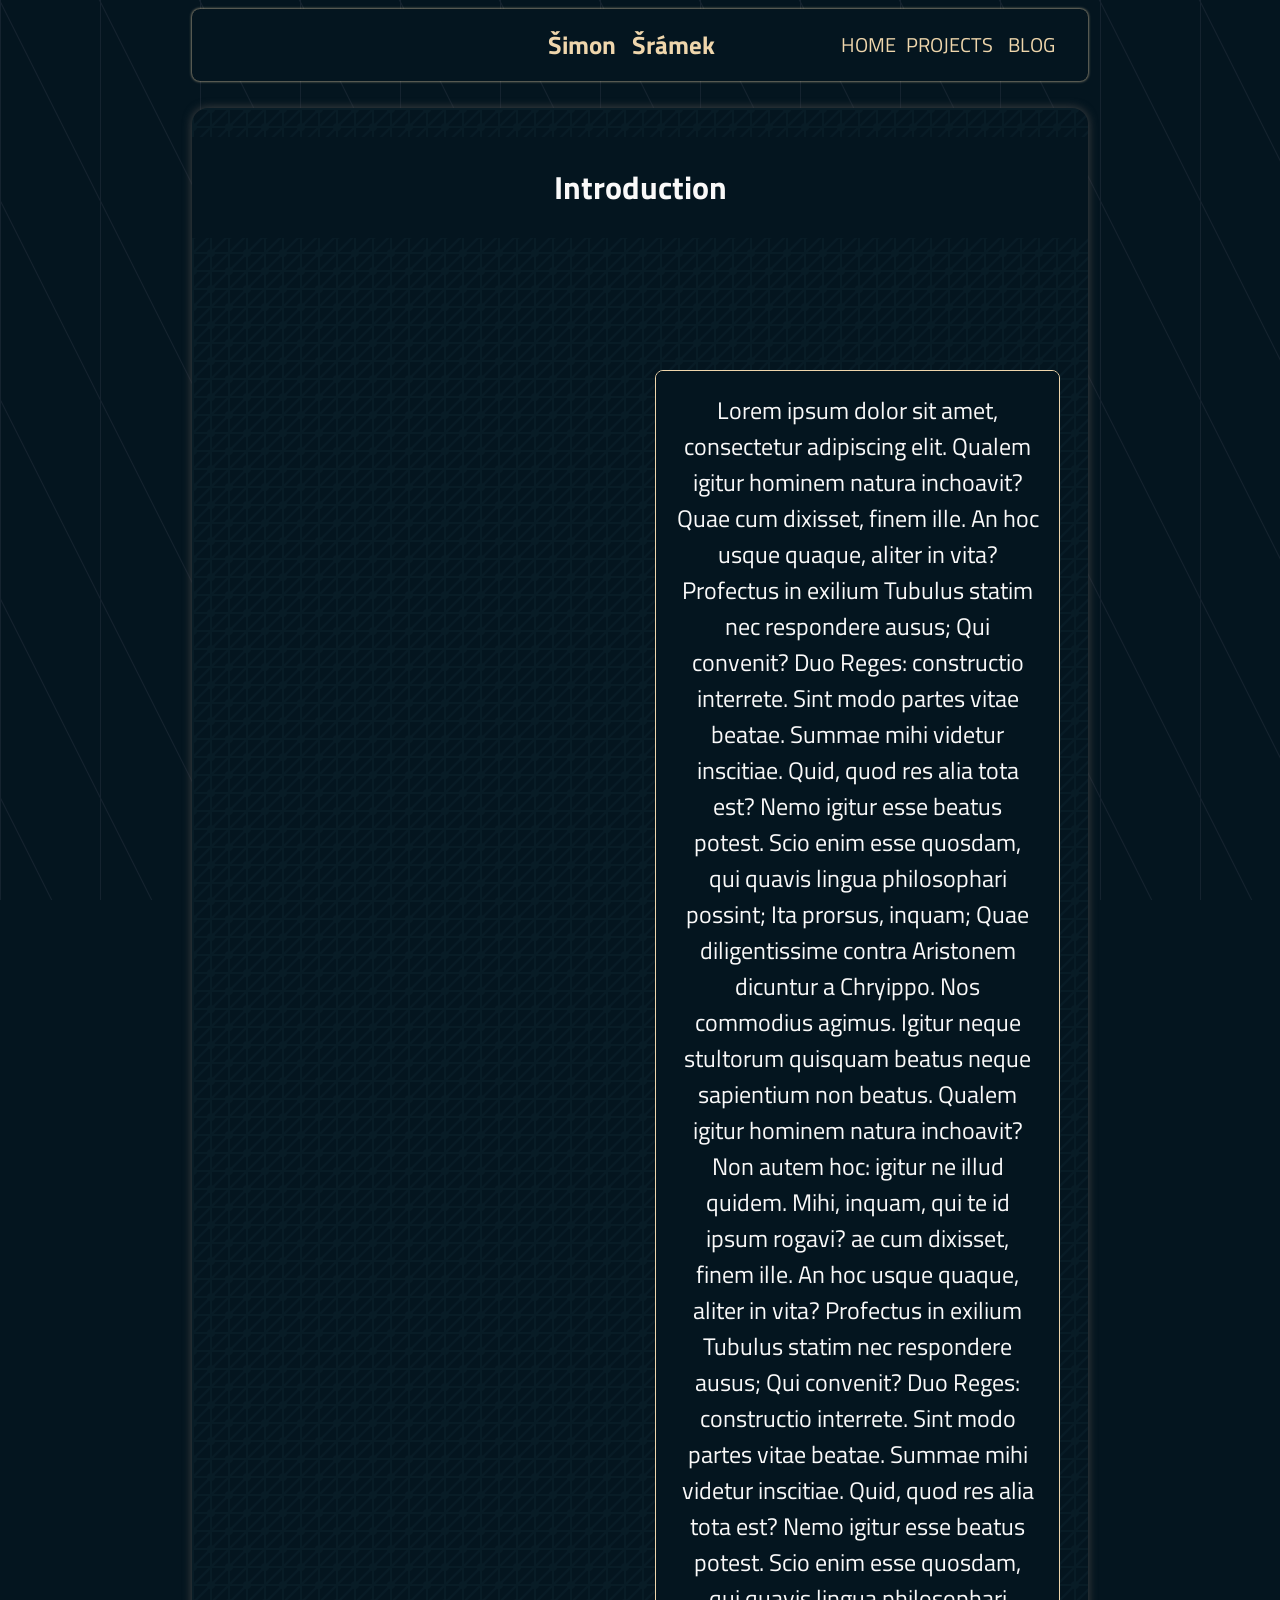
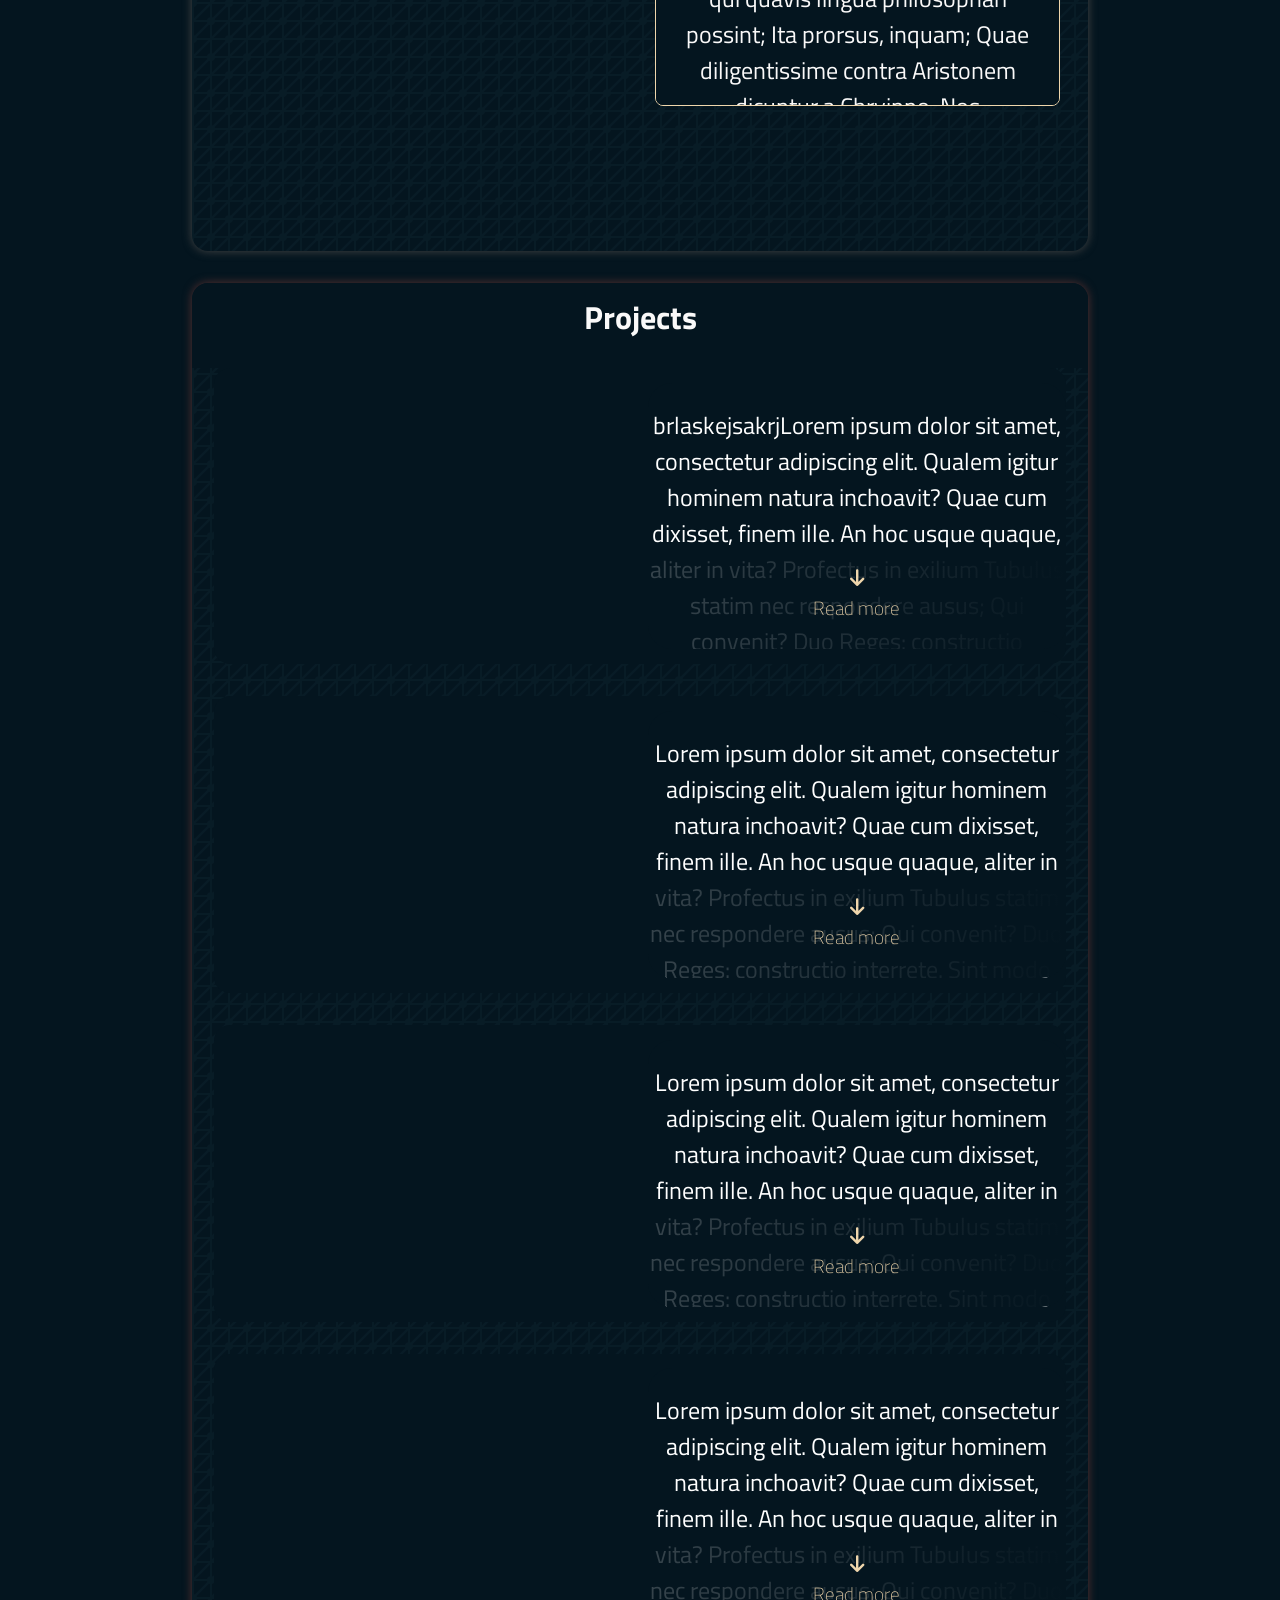
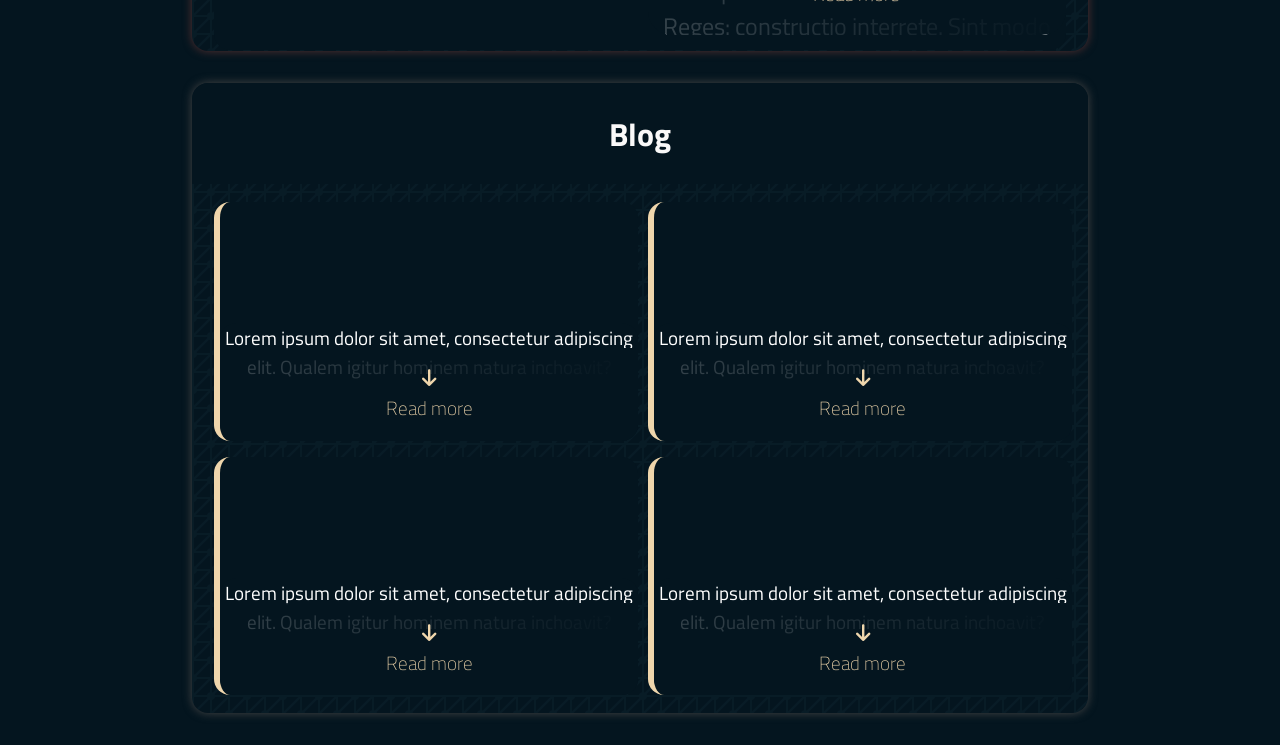
==== commit 494058b1: "folders" ====
--- a/index.html
+++ b/index.html
@@ -8,7 +8,7 @@
     <link href=“https://api-ssps.cajthaml.eu/file/global/css/reset_ld9mrCCm.css” rel=“stylesheet”>
     <link rel="stylesheet" href="https://cdnjs.cloudflare.com/ajax/libs/font-awesome/6.1.1/css/all.min.css">
     <link href="https://unpkg.com/aos@2.3.1/dist/aos.css" rel="stylesheet">
-    <link rel="stylesheet" href="style.css">
+    <link rel="stylesheet" href="./css_styles/style.css">
     <title>Šimon Šrámek</title>
 </head>
 
@@ -116,7 +116,7 @@
                                 inchoavit?
                             </div>
                             <p>
-                                Lorem ipsum dolor sit amet, consectetur adipiscing elit. Qualem igitur hominem natura
+                                brlaskejsakrjLorem ipsum dolor sit amet, consectetur adipiscing elit. Qualem igitur hominem natura
                                 inchoavit?
                                 Quae cum dixisset, finem ille. An hoc usque quaque, aliter in vita? Profectus in exilium
                                 Tubulus
@@ -236,7 +236,7 @@
                             Lorem ipsum dolor sit amet, consectetur adipiscing elit. Qualem igitur hominem natura
                                 inchoavit?
                         </article>
-                        <div class="project-overlay">
+                        <div class="project-overlay blog-expander">
                             <i class="fa-solid fa-arrow-down"></i>
                             Read more
                         </div>
@@ -291,7 +291,7 @@
     </div>
     <script src="https://cdn.jsdelivr.net/npm/animejs@3.0.1/lib/anime.min.js"></script>
     <script src="https://unpkg.com/aos@2.3.1/dist/aos.js"></script>
-    <script src="script.js"></script>
+    <script src="./scripts/script.js"></script>
 </body>
 
 </html>
--- a/css_styles/style.css
+++ b/css_styles/style.css
@@ -0,0 +1,801 @@
+@import url('https://fonts.googleapis.com/css2?family=Titillium+Web:ital,wght@0,200;0,300;0,400;0,600;0,700;0,900;1,200;1,300;1,400;1,600;1,700&display=swap');
+
+html {
+    scroll-behavior: smooth;
+}
+
+body {
+    display: flex;
+    font-family: 'Titillium Web', sans-serif;
+    background-attachment: fixed;
+    color: white;
+    justify-content: center;
+    margin: 0;
+    padding: 0;
+    background-color: #04151F;
+    background-image: url("data:image/svg+xml,%3Csvg xmlns='http://www.w3.org/2000/svg' width='100' height='199' viewBox='0 0 100 199'%3E%3Cg fill='%239C92AC' fill-opacity='0.11'%3E%3Cpath d='M0 199V0h1v1.99L100 199h-1.12L1 4.22V199H0zM100 2h-.12l-1-2H100v2z'%3E%3C/path%3E%3C/g%3E%3C/svg%3E");
+}
+
+.lock {
+    overflow: hidden;
+}
+
+.image-explorer {
+    display: flex;
+    position: fixed;
+    justify-content: center;
+    align-items: center;
+    width: 100%;
+    background-color: rgba(0, 0, 0, 0.8);
+    z-index: 999;
+}
+
+.fullres-img {
+    display: flex;
+    object-fit: contain;
+    width: auto;
+    height: 90%;
+    max-width: 90%;
+}
+
+.overlay {
+    display: flex;
+    position: fixed;
+    width: 1%;
+    height: 1%;
+    top: 0.2%;
+    right: 14%;
+    background-color: black;
+    justify-content: center;
+    align-items: center;
+    opacity: 0;
+    z-index: 3;
+    transition: 400ms ease-in-out;
+}
+
+.overlay-content {
+    display: flex;
+    flex-direction: column;
+    justify-content: center;
+    align-items: center;
+    width: 100%;
+    height: 60%;
+    gap: 5rem;
+}
+
+.link {
+    display: flex;
+    text-decoration: none;
+    color: #EFD6AC;
+    font-size: larger;
+    transition: 0.5s;
+}
+
+.link:hover {
+    color: #93856b;
+}
+
+.active.overlay {
+    height: 100%;
+    width: 72%;
+    opacity: 0.95;
+}
+
+
+.layout {
+    display: flex;
+    justify-content: center;
+    flex-direction: column;
+    justify-self: center;
+    width: 70%;
+    gap: 2rem;
+}
+
+.navbar {
+    display: flex;
+    flex-direction: row;
+    justify-content: space-between;
+    align-items: center;
+    position: fixed;
+    width: 70%;
+    top: 1%;
+    font-size: 20px;
+    background-color: #04151F;
+    color: #EFD6AC;
+    border-radius: 0.5rem;
+    box-shadow: 0 0 3px 0;
+    z-index: 2;
+}
+
+.sticky {
+    top: 0;
+    margin-top: 0;
+    border-top-left-radius: 0;
+    border-top-right-radius: 0;
+}
+
+
+.logo {
+    display: flex;
+    width: 20%;
+    height: 80%;
+    font-size: 1.5em;
+    background-size: contain;
+    justify-content: left;
+    background-repeat: no-repeat;
+}
+
+.logo>span:hover {
+    color: #EFD6AC;
+}
+
+.name {
+    display: flex;
+    justify-content: center;
+    font-size: 1.5em;
+    font-weight: bolder;
+    width: 20%;
+    gap: 1rem;
+}
+
+.name>h1 {
+    font-size: 25px;
+}
+
+.navigation {
+    display: flex;
+    width: 20%;
+    height: 100%;
+    padding-right: 2%;
+    justify-content: space-between;
+    align-items: center;
+}
+
+.navigation>a {
+    color: #EFD6AC;
+    text-decoration: none;
+    width: 100%;
+    text-align: center;
+}
+
+.navbar>a {
+    color: #EFD6AC;
+    text-decoration: none;
+}
+
+.navigation>a:hover {
+    background-color: #727a94;
+    transition: 0.1s;
+}
+
+.hamburger-lines {
+    display: flex;
+    visibility: hidden;
+    height: 30px;
+    width: 30px;
+    top: 17px;
+    right: 0;
+    z-index: 60;
+    padding: 10px;
+    flex-direction: column;
+    justify-content: space-between;
+    transition: 0.2s;
+}
+
+.hamburger-lines .line {
+    display: block;
+    height: 4px;
+    width: 100%;
+    z-index: 70;
+    border-radius: 10px;
+    background: #FFD6BA;
+    box-shadow: 1px 1px 5px 0 #EFD6AC;
+}
+
+.hamburger-lines .line1 {
+    transform-origin: 0 0;
+}
+
+.hamburger-lines .line2 {
+    transition: 0.1s ease-in-out;
+}
+
+.hamburger-lines .line3 {
+    transform-origin: 0 100%;
+}
+
+.main {
+    display: flex;
+    flex-direction: column;
+    width: 100%;
+    gap: 2rem;
+}
+
+.header {
+    display: flex;
+    justify-content: center;
+    align-items: center;
+    color: #FAF9F9;
+    background-color: #04151F;
+    width: 100%;
+}
+
+.header>h2 {
+    font-size: 2em;
+}
+
+.article {
+    display: flex;
+    justify-content: center;
+    align-items: center;
+    flex-direction: column;
+    width: 100%;
+    gap: 1rem;
+    background-color: #04151F;
+    background-image: url("data:image/svg+xml,%3Csvg width='36' height='36' viewBox='0 0 36 36' xmlns='http://www.w3.org/2000/svg'%3E%3Cpath d='M36 0H0v36h36V0zM15.126 2H2v13.126c.367.094.714.24 1.032.428L15.554 3.032c-.188-.318-.334-.665-.428-1.032zM18 4.874V18H4.874c-.094-.367-.24-.714-.428-1.032L16.968 4.446c.318.188.665.334 1.032.428zM22.874 2h11.712L20 16.586V4.874c1.406-.362 2.512-1.468 2.874-2.874zm10.252 18H20v13.126c.367.094.714.24 1.032.428l12.522-12.522c-.188-.318-.334-.665-.428-1.032zM36 22.874V36H22.874c-.094-.367-.24-.714-.428-1.032l12.522-12.522c.318.188.665.334 1.032.428zm0-7.748V3.414L21.414 18h11.712c.362-1.406 1.468-2.512 2.874-2.874zm-18 18V21.414L3.414 36h11.712c.362-1.406 1.468-2.512 2.874-2.874zM4.874 20h11.712L2 34.586V22.874c1.406-.362 2.512-1.468 2.874-2.874z' fill='%23204052' fill-opacity='0.15' fill-rule='evenodd'/%3E%3C/svg%3E");
+    border-radius: 1rem;
+    overflow: hidden;
+    box-shadow: 0 0 10px 0 #464646;
+    transition: 0.5s;
+}
+
+.article:first-child {
+    margin-top: 10%;
+}
+
+.article-content {
+    display: flex;
+    width: 100%;
+    height: 90%;
+    gap: 2rem;
+    justify-content: center;
+    align-items: center;
+    z-index: 1;
+}
+
+.img-container {
+    display: flex;
+    background-image: url("https://i.pinimg.com/736x/bf/50/ab/bf50ab80c1b2015d78b0a193ec42f2b3.jpg");
+    background-repeat: no-repeat;
+    background-size: cover;
+    background-position: center;
+    overflow: hidden;
+    justify-content: right;
+    width: 45%;
+    height: 85%;
+    border-radius: 0.5rem;
+}
+
+.img-container:nth-child(2) {
+    background-image: url('https://i.pinimg.com/originals/a7/fc/aa/a7fcaa43650adc892c401956a08dc32a.jpg');
+}
+
+.intro-text {
+    display: flex;
+    color: #FAF9F9;
+    background-color: #04151F;
+    text-align: center;
+    font-size: 1.5em;
+    width: 45%;
+    height: 85%;
+    border-radius: 0.5rem;
+    border: solid 1px #EFD6AC;
+    overflow-y: scroll;
+    overflow-x: hidden;
+}
+
+.intro-text::-webkit-scrollbar {
+    display: none;
+}
+
+.intro-text>p {
+    display: flex;
+    margin: 5%;
+}
+
+.projects {
+    display: flex;
+    flex-direction: column;
+    justify-content: center;
+    align-items: center;
+    overflow: hidden;
+    width: 100%;
+    height: 150vh;
+    background-color: #04151F;
+    border-radius: 1rem;
+    padding-bottom: 2%;
+    box-shadow: 0 0 10px 0 #573030;
+    background-image: url("data:image/svg+xml,%3Csvg width='36' height='36' viewBox='0 0 36 36' xmlns='http://www.w3.org/2000/svg'%3E%3Cpath d='M36 0H0v36h36V0zM15.126 2H2v13.126c.367.094.714.24 1.032.428L15.554 3.032c-.188-.318-.334-.665-.428-1.032zM18 4.874V18H4.874c-.094-.367-.24-.714-.428-1.032L16.968 4.446c.318.188.665.334 1.032.428zM22.874 2h11.712L20 16.586V4.874c1.406-.362 2.512-1.468 2.874-2.874zm10.252 18H20v13.126c.367.094.714.24 1.032.428l12.522-12.522c-.188-.318-.334-.665-.428-1.032zM36 22.874V36H22.874c-.094-.367-.24-.714-.428-1.032l12.522-12.522c.318.188.665.334 1.032.428zm0-7.748V3.414L21.414 18h11.712c.362-1.406 1.468-2.512 2.874-2.874zm-18 18V21.414L3.414 36h11.712c.362-1.406 1.468-2.512 2.874-2.874zM4.874 20h11.712L2 34.586V22.874c1.406-.362 2.512-1.468 2.874-2.874z' fill='%23204052' fill-opacity='0.15' fill-rule='evenodd'/%3E%3C/svg%3E");
+}
+
+.project-container {
+    display: grid;
+    position: relative;
+    grid-template-columns: auto auto;
+    width: 95%;
+    height: 95%;
+    gap: 2rem;
+}
+
+.project {
+    display: flex;
+    position: relative;
+    overflow: hidden;
+    align-items: center;
+    justify-content: center;
+    width: 100%;
+    height: 100%;
+    gap: 1rem;
+    background-color: #04151F;
+   border-radius: 1rem;
+}
+
+.project-img {
+    display: flex;
+    width: 50%;
+    height: 90%;
+    margin-right: 0;
+    border-radius: 1.5rem;
+    background-size: cover;
+    background-repeat: no-repeat;
+    background-position: center;
+}
+
+.second.project-img {
+    background-image: url('https://i.pinimg.com/originals/f1/6f/ed/f16fedc86686146624897737cf4338d8.jpg');
+}
+
+
+.project-img.third {
+    background-image: url('https://www.pixel4k.com/wp-content/uploads/2019/07/colorful-skull-dark-art_1563222221.jpg');
+}
+
+.project-img.fourth {
+    background-image: url('https://browsecat.net/sites/default/files/cool-4k-wallpapers-wallpapers-96149-699287-148069.png');
+}
+
+.project-img.first {
+    background-image: url('https://newevolutiondesigns.com/images/freebies/cool-4k-iphone-wallpaper-10.jpg');
+}
+
+.project-img-s {
+    position: relative;
+    display: none;
+    width: 100%;
+    height: 100%;
+    background-image: url('');
+    background-size: cover;
+    background-position: center;
+    border-radius: 1rem;
+    grid-column-start: 1;
+    grid-column-end: 2;
+}
+
+.project-descr {
+    display: flex;
+    position: relative;
+    width: 50%;
+    height: 90%;
+    margin: 0;
+    font-size: 1.5em;
+    border-radius: 1.5rem;
+    background-color: #04151F;
+    text-align: center;
+    justify-content: center;
+    overflow: hidden;
+    -webkit-transition: transform 500ms;
+    -webkit-transition: -webkit-transform 500ms;
+    transition: all 0.5s;
+}
+
+
+.project-descr-expanded {
+    display: grid;
+    justify-content: center;
+    align-items: center;
+    gap: 2rem;
+    grid-template-columns: 20% 80%;
+    grid-template-rows: auto auto auto;
+    width: 90%;
+    padding: 2%;
+    transition: 0.5s;
+    margin: 0;
+    overflow: scroll;
+    overflow-x: hidden;
+}
+
+.project-descr-expanded::-webkit-scrollbar {
+    width: 0;
+    background: transparent;
+}
+
+.fa-arrow-up {
+    display: flex;
+    position: absolute;
+    color: #EFD6AC;
+    top: 5%;
+    left: 5%;
+}
+
+.project-descr-expanded>p {
+    display: flex;
+    background-color: rgba(4, 21, 31, 0.8);
+    padding: 2%;
+    font-size: 1em;
+    grid-row-start: 2;
+    grid-column-start: 1;
+    grid-column-end: 3;
+    text-align: left;
+    border: #EFD6AC solid 1px;
+    border-bottom-left-radius: 1rem;
+    border-bottom-right-radius: 1rem;
+    margin: 0;
+}
+
+.project-info {
+    display: none;
+    grid-column-start: 2;
+    font-size: 1.2em;
+    justify-content: center;
+    text-align: left;
+    padding: 4%;
+    border-radius: 1rem;
+}
+
+.project-overlay {
+    position: absolute;
+    display: flex;
+    flex-direction: column;
+    align-items: center;
+    overflow: hidden;
+    color: #EFD6AC;
+    font-weight: lighter;
+    gap: .3rem;
+    bottom: 0;
+    right: 0;
+    width: 100%;
+    height: 30%;
+    padding-top: 5%;
+    font-size: 1.2rem;
+    border-bottom-left-radius: 1.5rem;
+    border-bottom-right-radius: 1.5rem;
+    background-image: linear-gradient(to right, rgba(4, 21, 31, .8), rgb(4, 21, 31));
+}
+
+.project-overlay:hover {
+    color: #edd9b5;
+    background-image: linear-gradient(to bottom right, rgba(4, 21, 31, .8), rgb(4, 21, 31));
+}
+
+.blogs {
+    display: flex;
+    flex-direction: column;
+    justify-content: center;
+    align-items: center;
+    width: 100%;
+    height: 70vh;
+    background-color: #04151F;
+    border-radius: 1rem;
+    overflow: hidden;
+    box-shadow: 0px 0px 10px 0px #464646;
+    background-image: url("data:image/svg+xml,%3Csvg width='36' height='36' viewBox='0 0 36 36' xmlns='http://www.w3.org/2000/svg'%3E%3Cpath d='M36 0H0v36h36V0zM15.126 2H2v13.126c.367.094.714.24 1.032.428L15.554 3.032c-.188-.318-.334-.665-.428-1.032zM18 4.874V18H4.874c-.094-.367-.24-.714-.428-1.032L16.968 4.446c.318.188.665.334 1.032.428zM22.874 2h11.712L20 16.586V4.874c1.406-.362 2.512-1.468 2.874-2.874zm10.252 18H20v13.126c.367.094.714.24 1.032.428l12.522-12.522c-.188-.318-.334-.665-.428-1.032zM36 22.874V36H22.874c-.094-.367-.24-.714-.428-1.032l12.522-12.522c.318.188.665.334 1.032.428zm0-7.748V3.414L21.414 18h11.712c.362-1.406 1.468-2.512 2.874-2.874zm-18 18V21.414L3.414 36h11.712c.362-1.406 1.468-2.512 2.874-2.874zM4.874 20h11.712L2 34.586V22.874c1.406-.362 2.512-1.468 2.874-2.874z' fill='%23204052' fill-opacity='0.15' fill-rule='evenodd'/%3E%3C/svg%3E");
+}
+
+.blog-container {
+    display: grid;
+    grid-template-columns: 1fr 1fr;
+    width: 95%;
+    height: 90%;
+    margin: 2%;
+    gap: 1rem;
+    justify-content: center;
+}
+
+.blog {
+    display: flex;
+    position: relative;
+    flex-direction: column;
+    width: 100%;
+    height: 100%;
+    gap: .2rem;
+    border-radius: 1rem;
+    background-color: white;
+    align-self: center;
+    border-left: 6px solid #efd6ac;
+    background-color: #04151F;
+}
+
+.blog-img {
+    display: flex;
+    width: 100%;
+    height: 50%;
+    border-radius: 1rem;
+    background-size: cover;
+    background-repeat: no-repeat;
+    background-position: center;
+    background-image: url('https://www.pixel4k.com/wp-content/uploads/2019/07/colorful-skull-dark-art_1563222221.jpg');
+}
+
+.blog-text {
+    display: flex;
+    width: 100%;
+    height: 50%;
+    border-radius: 1rem;
+    font-size: 1.2em;
+    text-align: center;
+    background-color: #04151F;
+}
+
+.project-overlay:hover>* {
+    transform: scale(1.2);
+    transition: 0.2s;
+}
+
+.footer {
+    display: flex;
+    width: 100%;
+    align-self: center;
+    height: 3%;
+    bottom: 0;
+    background-color: black;
+}
+
+.fa-magnifying-glass-plus {
+    color: rgb(67, 37, 52);
+    position: absolute;
+    font-size: 2em;
+    padding: 10px;
+    opacity: 0;
+    cursor: pointer;
+    transition: 0.1s ease-in;
+}
+
+.fa-magnifying-glass-plus:hover {
+    transform: rotate(10deg);
+}
+
+.preloader {
+    display: flex;
+    position: fixed;
+    justify-content: center;
+    align-items: center;
+    background-color: #04151F;
+    background-image: url("data:image/svg+xml,%3Csvg xmlns='http://www.w3.org/2000/svg' width='100' height='199' viewBox='0 0 100 199'%3E%3Cg fill='%239C92AC' fill-opacity='0.11'%3E%3Cpath d='M0 199V0h1v1.99L100 199h-1.12L1 4.22V199H0zM100 2h-.12l-1-2H100v2z'%3E%3C/path%3E%3C/g%3E%3C/svg%3E");
+    top: 0;
+    left: 0;
+    width: 100vw;
+    height: 100vh;
+    z-index: 1000;
+}
+
+.loader-container {
+    display: flex;
+}
+
+/*https://blog.hubspot.com/website/css-loading-animation*/
+.progress {
+    position: relative;
+    height: 10px;
+    width: 200px;
+    border: 10px solid #C44900;
+    border-radius: 15px;
+}
+
+.progress .color {
+    position: absolute;
+    background-color: #432534;
+    width: 0px;
+    height: 10px;
+    border-radius: 15px;
+    animation: progress 1s infinite linear;
+}
+
+.fa-angles-down {
+    display: none;
+    flex-direction: column;
+    text-align: center;
+    font-size: 4em;
+    color: #EFD6AC;
+    left: 32%;
+    top: 49%;
+}
+
+.fa-angles-down>p {
+    font-family: 'Titillium Web', sans-serif;
+    font-size: 2rem;
+    font-weight: lighter;
+}
+
+@keyframes progress {
+    0% {
+        width: 0%;
+    }
+
+    25% {
+        width: 50%;
+    }
+
+    50% {
+        width: 75%;
+    }
+
+    75% {
+        width: 85%;
+    }
+
+    100% {
+        width: 100%;
+    }
+}
+
+@media screen and (max-width: 1025px) {
+    .article-content {
+        flex-direction: column;
+        height: 80%;
+        margin-bottom: 2%;
+    }
+
+    .article-content>div {
+        width: 90%;
+    }
+
+    .article:first-child {
+        margin-top: 10vh;
+    }
+
+    .img-container {
+        background-size: cover;
+    }
+
+    .main {
+        gap: 1rem;
+    }
+
+    .project-descr-expanded{
+        display: flex;
+        flex-direction: column;
+    }
+
+    .project-descr-expanded>*{
+        width: 100%;
+    }
+
+    .project-img-s{
+        height: 40rem;
+    }
+
+    .hamburger-lines {
+        visibility: visible;
+    }
+
+    .navigation {
+        justify-content: right;
+    }
+
+    .blog-container {
+        grid-template-columns: auto;
+    }
+
+    .blog-overlay {
+        bottom: 0;
+        width: 70%;
+        height: 40%;
+        border-radius: 1rem;
+    }
+
+    .blog {
+        flex-direction: row;
+        gap: 0;
+    }
+
+    .blog-text {
+        width: 70%;
+        height: 100%;
+        margin: 0;
+        border-top-left-radius: 0;
+        border-bottom-left-radius: 0;
+        padding-left: 0;
+    }
+
+    .blog-img {
+        width: 30%;
+        height: 100%;
+        border-top-right-radius: 0;
+        border-bottom-right-radius: 0;
+    }
+
+    .blog>.project-overlay {
+        width: 30%;
+        height: 100%;
+        padding-top: 0;
+        align-items: center;
+        flex-direction: row;
+        border-top-right-radius: 1.5rem;
+        border-bottom-left-radius: 0;
+    }
+
+    .blog>.project-overlay>i {
+        transform: rotate(-90deg);
+        margin-left: 1rem;
+    }
+
+    .blog>.project-overlay:hover>* {
+        transform: scale(1.2) rotate(-90deg);
+        transition: 0.2s;
+    }
+}
+
+@media screen and (max-width: 768px) {
+    .article:first-child {
+        margin-top: 20vh;
+    }
+
+    .navbar {
+        width: 90%;
+    }
+
+    .active.overlay {
+        width: 92%;
+        right: 4%;
+    }
+
+    .layout {
+        width: 90%;
+    }
+
+
+}
+
+@media screen and (min-width: 768px) {
+    .article:first-child {
+        margin-top: 15vh;
+    }
+}
+
+@media screen and (max-width: 480px) {
+
+    .article:first-child {
+        margin-top: 15vh;
+    }
+
+    .navbar {
+        font-size: 15px;
+    }
+
+    .name>h1 {
+        font-size: 20px;
+    }
+
+    .project {
+        flex-direction: column;
+        gap: 0;
+    }
+
+    .project-descr {
+        width: 100%;
+    }
+
+    .project-img {
+        width: 100%;
+    }
+}
+
+@media screen and (min-width: 1025px) {
+    .article:first-child {
+        margin-top: 12vh;
+    }
+
+    .navigation {
+        width: 30%;
+    }
+
+    .logo {
+        width: 30%;
+    }
+}
+
+@media screen and (max-width: 2560px) {
+    .project-container {
+        grid-template-columns: auto;
+    }
+}
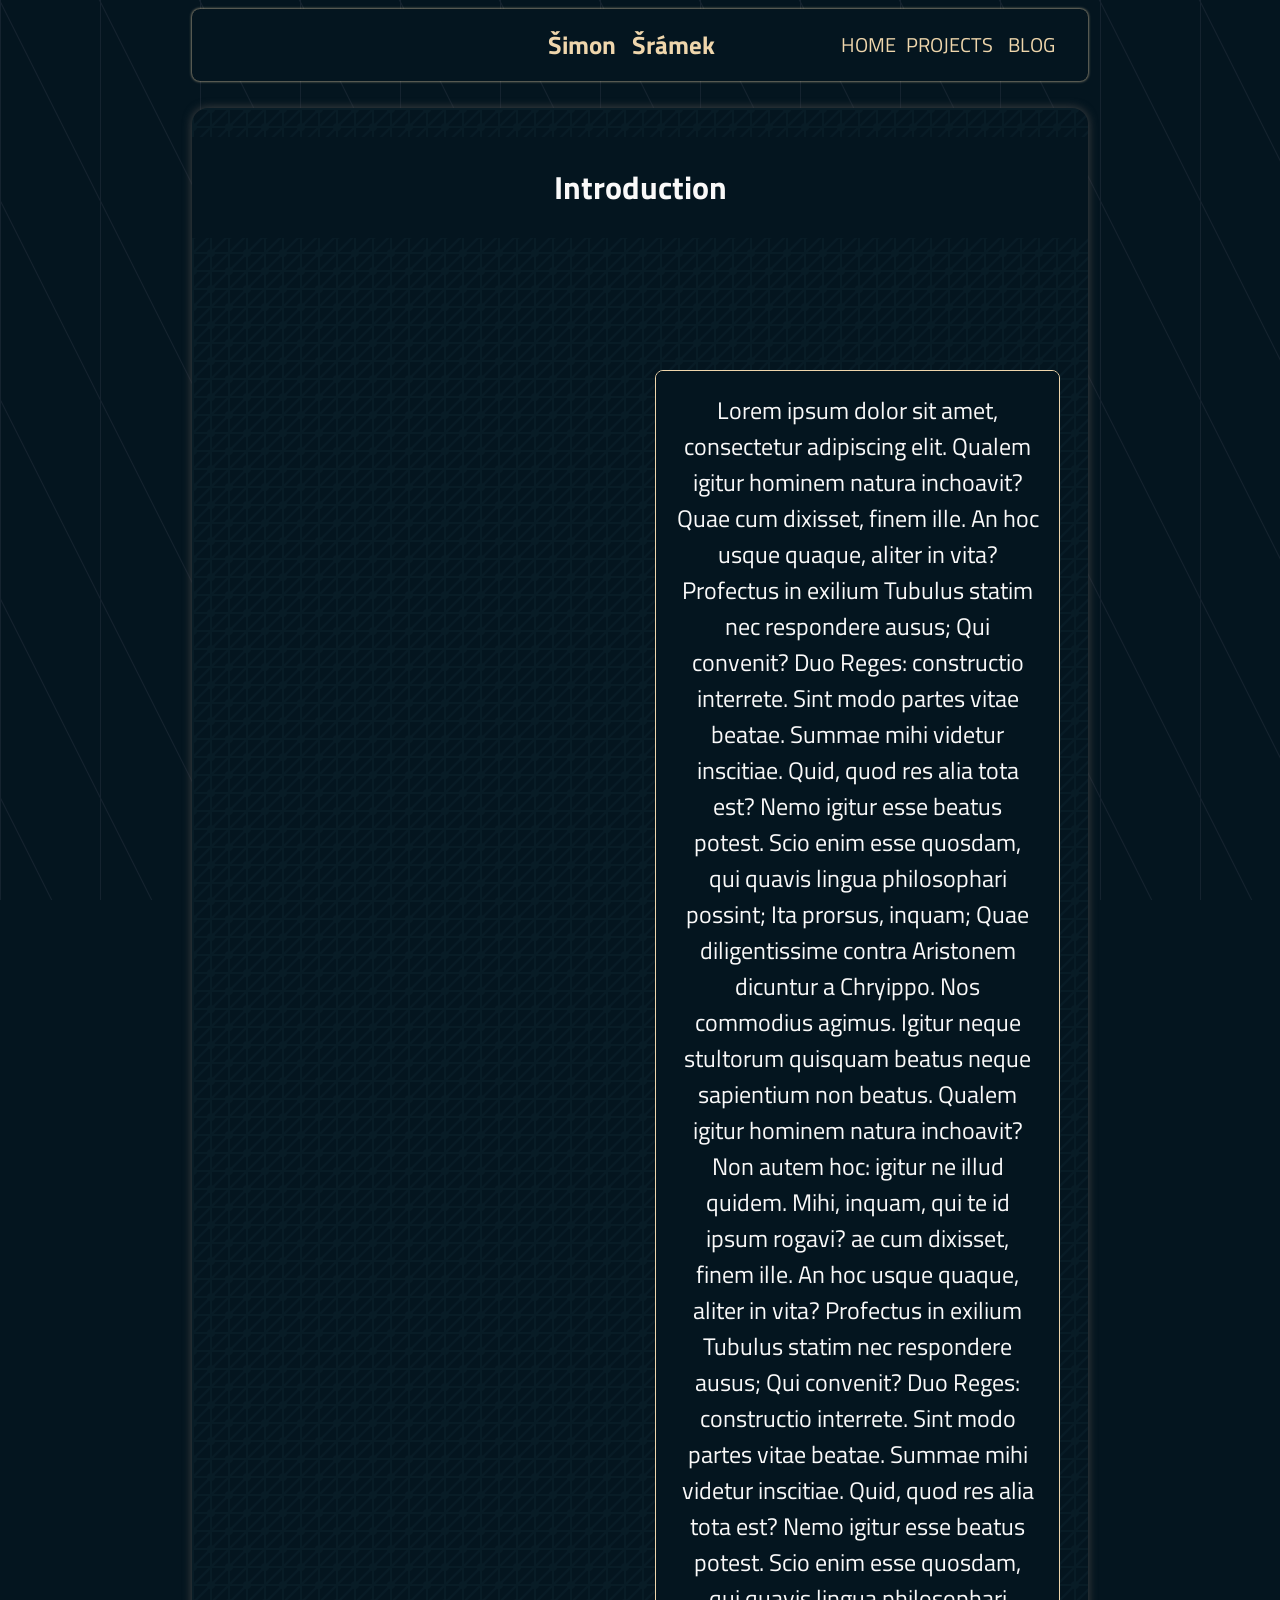
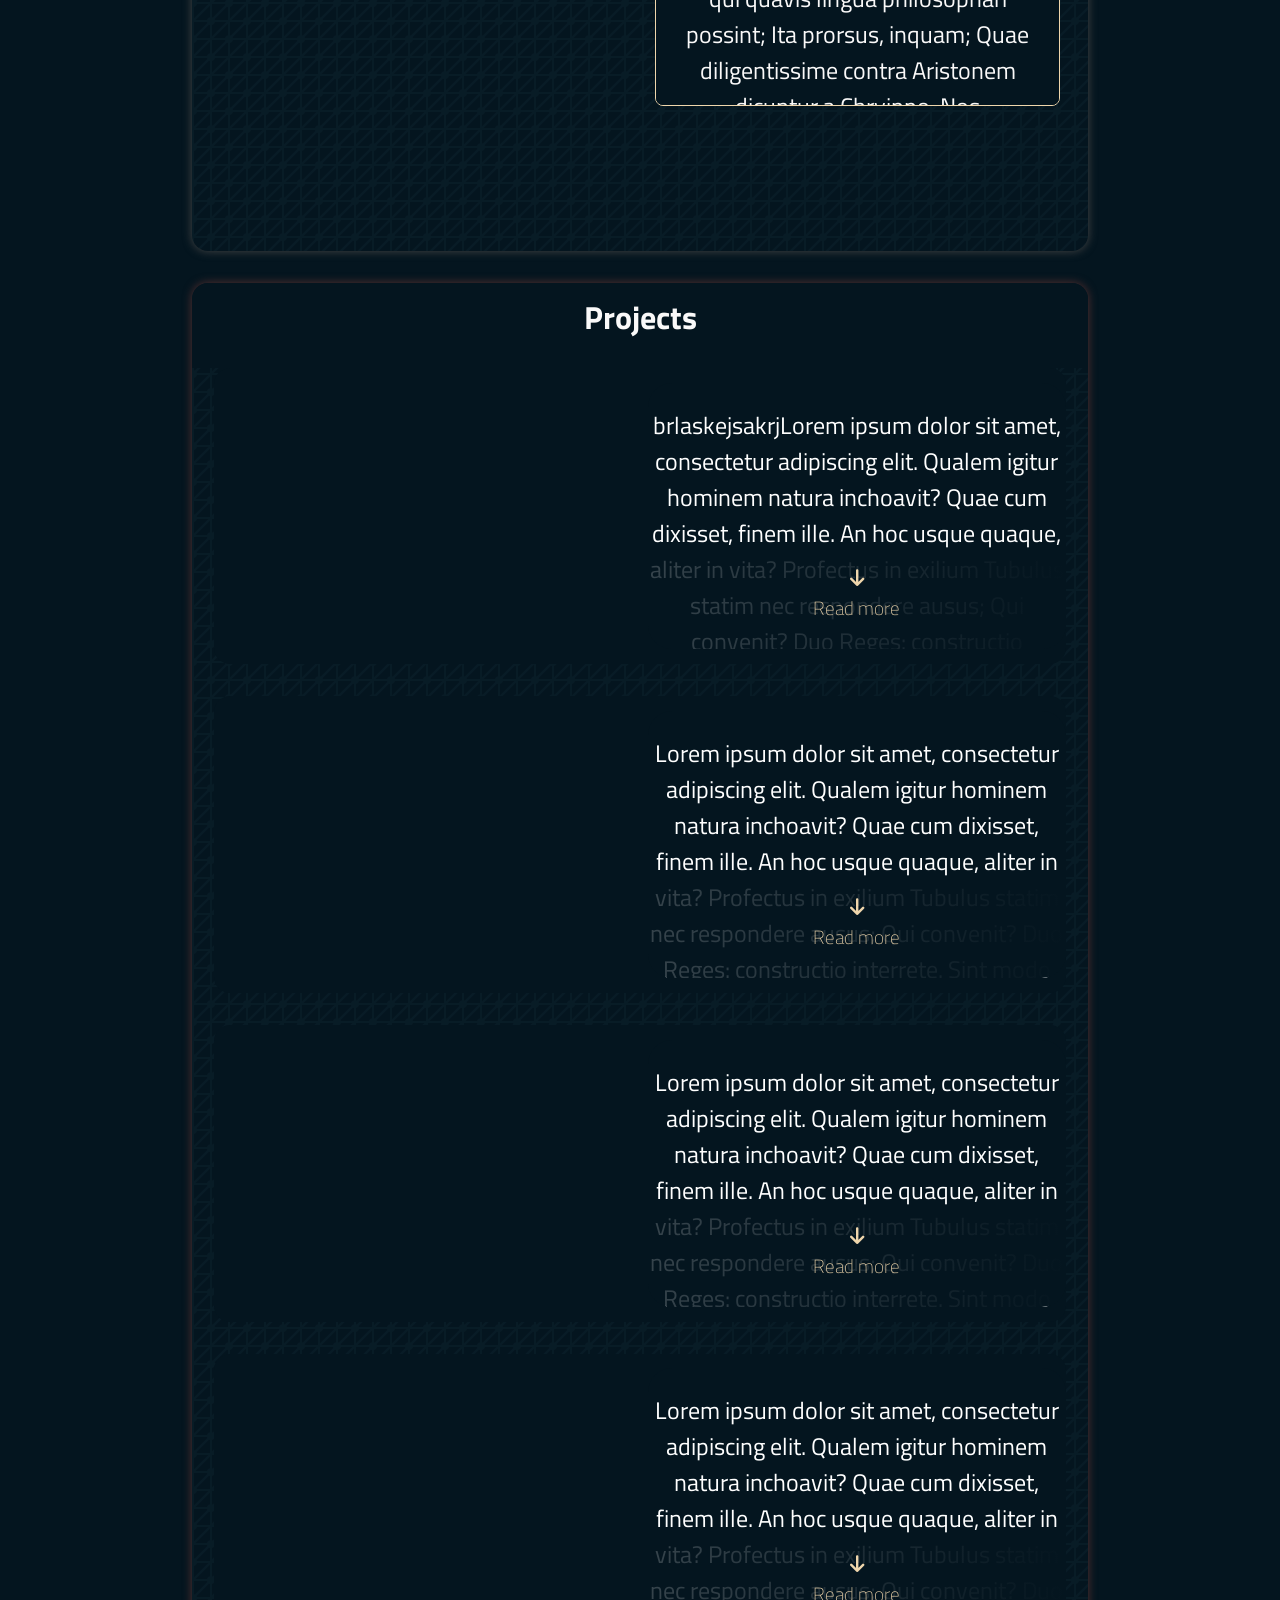
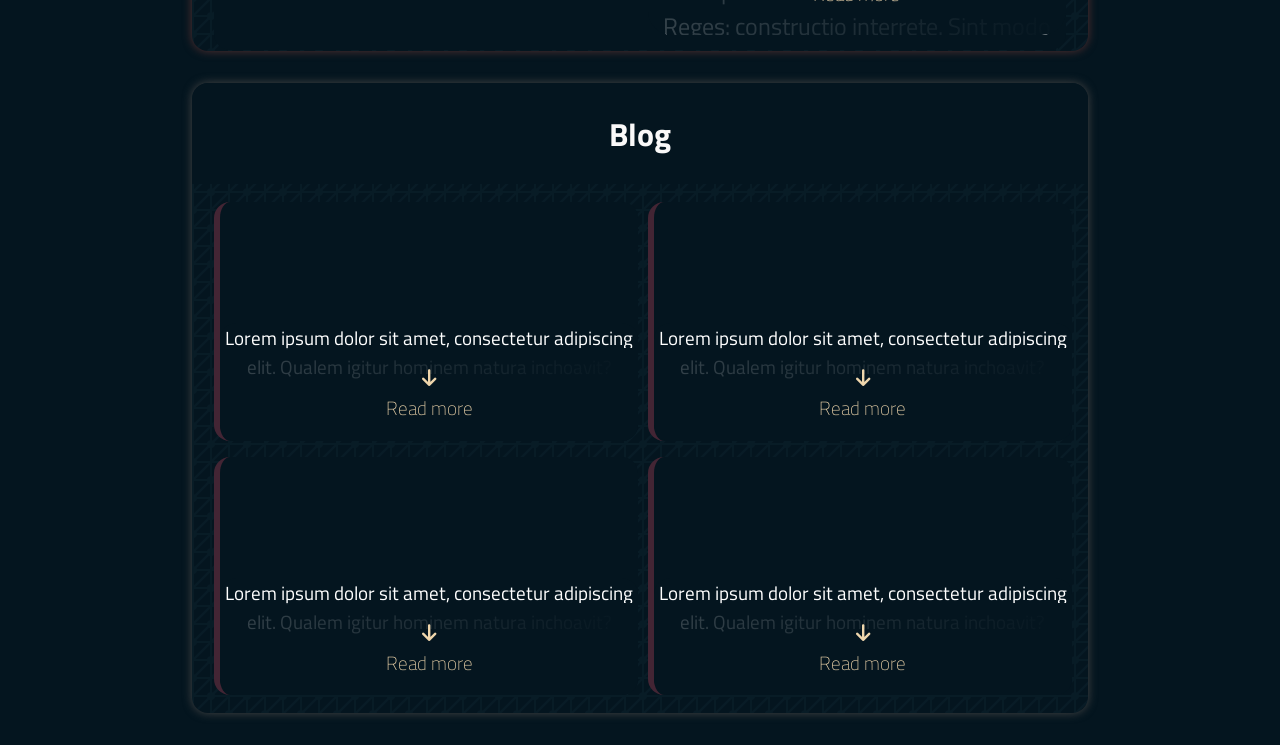
==== commit 01b0a954: "blogs done" ====
--- a/index.html
+++ b/index.html
@@ -236,7 +236,7 @@
                             Lorem ipsum dolor sit amet, consectetur adipiscing elit. Qualem igitur hominem natura
                                 inchoavit?
                         </article>
-                        <div class="project-overlay blog-expander">
+                        <div class="project-overlay blog-expander" id="1">
                             <i class="fa-solid fa-arrow-down"></i>
                             Read more
                         </div>
@@ -293,5 +293,4 @@
     <script src="https://unpkg.com/aos@2.3.1/dist/aos.js"></script>
     <script src="./scripts/script.js"></script>
 </body>
-
 </html>
--- a/css_styles/style.css
+++ b/css_styles/style.css
@@ -501,7 +501,7 @@
     border-radius: 1rem;
     background-color: white;
     align-self: center;
-    border-left: 6px solid #efd6ac;
+    border-left: 6px solid rgb(67, 37, 52);
     background-color: #04151F;
 }
 
@@ -529,6 +529,58 @@
 .project-overlay:hover>* {
     transform: scale(1.2);
     transition: 0.2s;
+}
+
+.info-card{
+    display: grid;
+    grid-template-columns: 30% 70%;
+    grid-template-rows: 1fr 2fr;
+    position: relative;
+    border-radius: 1rem;
+    width: 30%;
+    height: 60%;
+    padding: 1rem;
+    background-color: #04151F;
+    background-image: url("data:image/svg+xml,%3Csvg width='36' height='36' viewBox='0 0 36 36' xmlns='http://www.w3.org/2000/svg'%3E%3Cpath d='M36 0H0v36h36V0zM15.126 2H2v13.126c.367.094.714.24 1.032.428L15.554 3.032c-.188-.318-.334-.665-.428-1.032zM18 4.874V18H4.874c-.094-.367-.24-.714-.428-1.032L16.968 4.446c.318.188.665.334 1.032.428zM22.874 2h11.712L20 16.586V4.874c1.406-.362 2.512-1.468 2.874-2.874zm10.252 18H20v13.126c.367.094.714.24 1.032.428l12.522-12.522c-.188-.318-.334-.665-.428-1.032zM36 22.874V36H22.874c-.094-.367-.24-.714-.428-1.032l12.522-12.522c.318.188.665.334 1.032.428zm0-7.748V3.414L21.414 18h11.712c.362-1.406 1.468-2.512 2.874-2.874zm-18 18V21.414L3.414 36h11.712c.362-1.406 1.468-2.512 2.874-2.874zM4.874 20h11.712L2 34.586V22.874c1.406-.362 2.512-1.468 2.874-2.874z' fill='%23204052' fill-opacity='0.15' fill-rule='evenodd'/%3E%3C/svg%3E");
+}
+
+.card-overlay{
+    display: flex;
+    position: fixed;
+    justify-content: center;
+    align-items: center;
+    width: 100%;
+    background-color: rgba(0, 0, 0, 0.8);
+    z-index: 999;
+}
+
+.fa-xmark{
+    position: absolute;
+    left: 1.5rem;
+    top: 3%;
+    font-size: 2em;
+    color: #EFD6AC;
+}
+
+.card-text{
+    display: flex;
+    grid-column-start: 1;
+    grid-column-end: 3;
+}
+
+.card-img{
+    display: flex;
+    background-image: url("");
+    width: 100%;
+    height: 100%;
+    border-radius: 1rem;
+    background-size: cover;
+    background-repeat: no-repeat;
+    background-position: center;
+}
+
+.card-header{
+    display: flex;
 }
 
 .footer {
@@ -629,6 +681,16 @@
 }
 
 @media screen and (max-width: 1025px) {
+    .info-card{
+        display: flex;
+        flex-direction: column;
+        gap: 1rem;
+    }
+
+    .card-img{
+        height: 40%;
+    }
+
     .article-content {
         flex-direction: column;
         height: 80%;
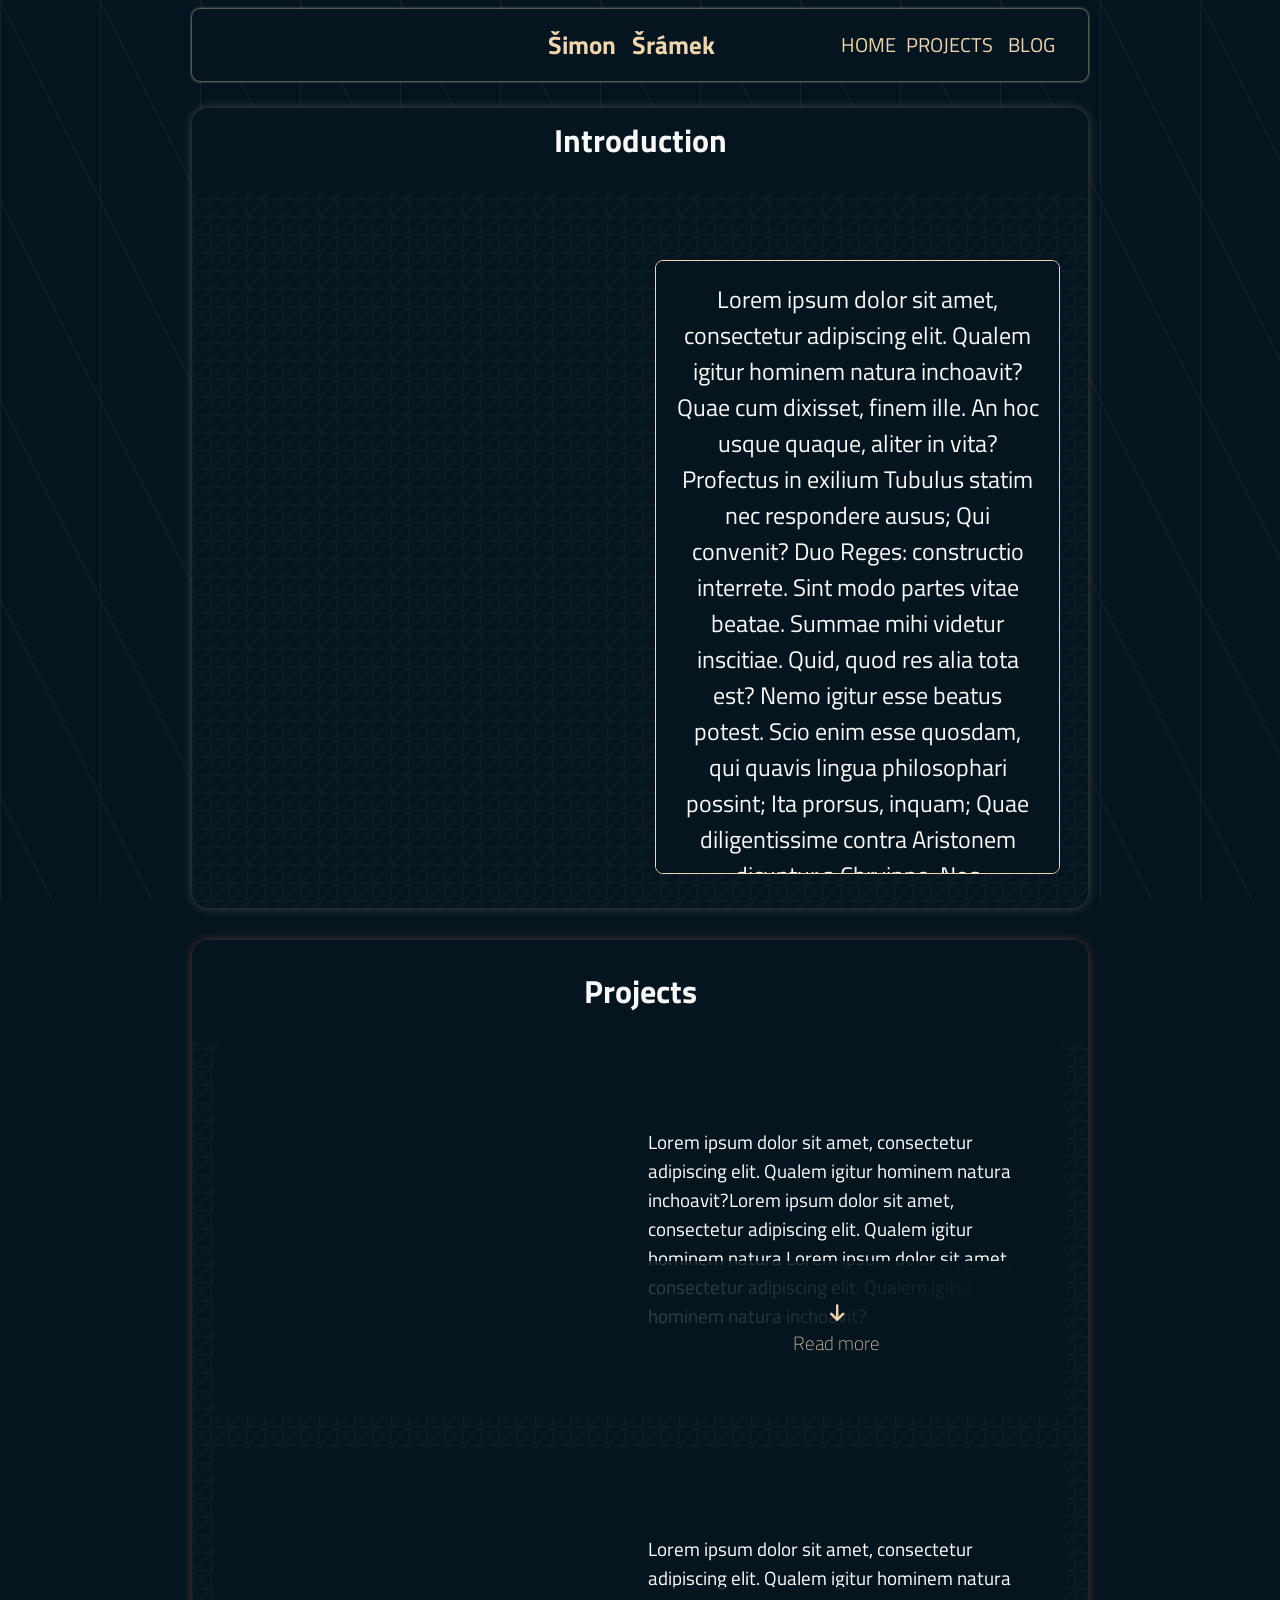
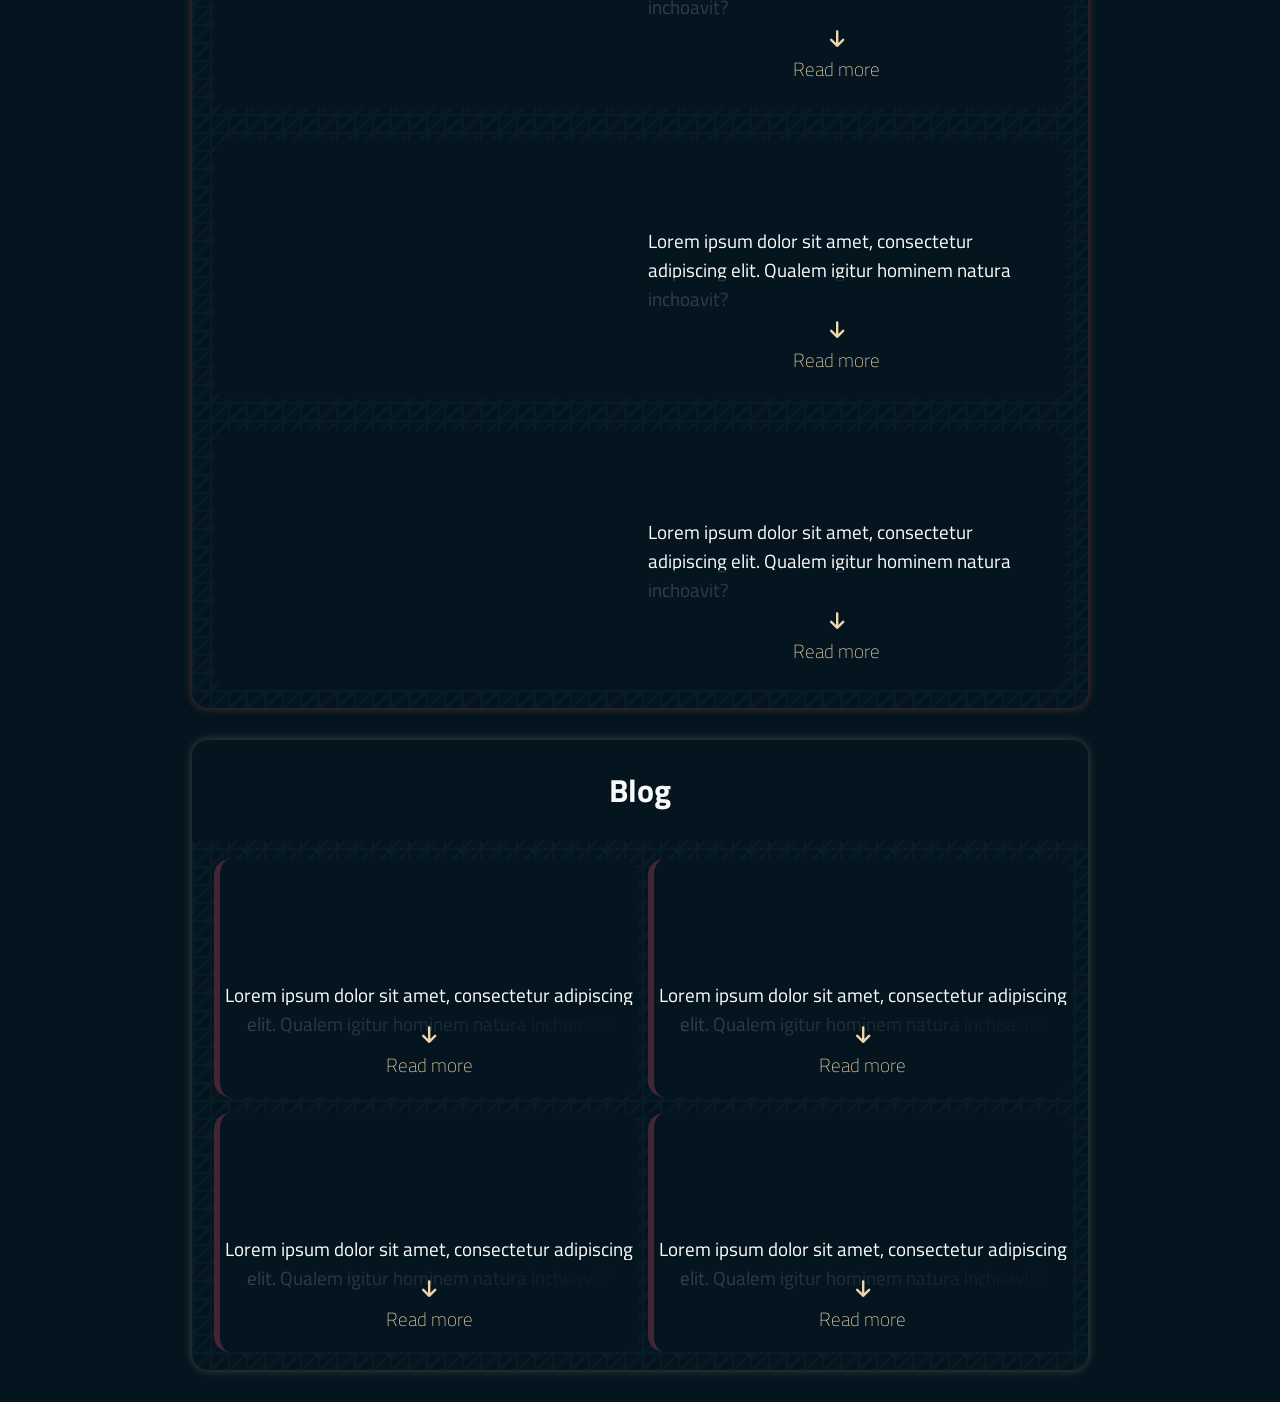
==== commit bef46f25: "complete redo of projects" ====
--- a/index.html
+++ b/index.html
@@ -22,7 +22,9 @@
     </div>
     <div class="image-explorer">
         <img class="fullres-img" src="" alt="">
-        <i class="fa-solid fa-angles-down"> <p>Paused due inactivity</p></i>
+        <i class="fa-solid fa-angles-down">
+            <p>Paused due inactivity</p>
+        </i>
     </div>
     <div id="home" class="layout anchor">
         <div class="navbar">
@@ -103,120 +105,55 @@
                         <div class="project-img first">
                             <i class="fa-solid fa-magnifying-glass-plus"></i>
                         </div>
-                        <div class="project-descr">
-                            <div class="project-img-s">
-                                <i class="fa-solid fa-arrow-up"></i>
-                            </div>
-                            <div class="project-overlay project-expander">
-                                <i class="fa-solid fa-arrow-down"></i>
-                                Read more
-                            </div>
-                            <div class="project-info">
-                                Lorem ipsum dolor sit amet, consectetur adipiscing elit. Qualem igitur hominem natura
-                                inchoavit?
-                            </div>
-                            <p>
-                                brlaskejsakrjLorem ipsum dolor sit amet, consectetur adipiscing elit. Qualem igitur hominem natura
-                                inchoavit?
-                                Quae cum dixisset, finem ille. An hoc usque quaque, aliter in vita? Profectus in exilium
-                                Tubulus
-                                statim nec respondere ausus; Qui convenit? Duo Reges: constructio interrete.
-                                Sint modo partes vitae beatae. Summae mihi videtur inscitiae. Quid, quod res alia tota
-                                est?
-                                statim nec respondere ausus; Qui convenit? Duo Reges: constructio interrete.
-                                Sint modo partes vitae beatae. Summae mihi videtur inscitiae. Quid, quod res alia tota
-                                est?
-                            </p>
-                        </div>
-                    </div>
-                    <div class="project">
-                        <div class="project-img second">
-                            <i class="fa-solid fa-magnifying-glass-plus"></i>
-                        </div>
-                        <div class="project-descr">
-                            <div class="project-img-s">
-                                <i class="fa-solid fa-arrow-up"></i>
-                            </div>
-                            <div class="project-overlay project-expander">
-                                <i class="fa-solid fa-arrow-down"></i>
-                                Read more
-                            </div>
-                            <div class="project-info">
-                                Lorem ipsum dolor sit amet, consectetur adipiscing elit. Qualem igitur hominem natura
-                                inchoavit?
-                            </div>
-                            <p>
-                                Lorem ipsum dolor sit amet, consectetur adipiscing elit. Qualem igitur hominem natura
-                                inchoavit?
-                                Quae cum dixisset, finem ille. An hoc usque quaque, aliter in vita? Profectus in exilium
-                                Tubulus
-                                statim nec respondere ausus; Qui convenit? Duo Reges: constructio interrete.
-                                Sint modo partes vitae beatae. Summae mihi videtur inscitiae. Quid, quod res alia tota
-                                est?
-                                statim nec respondere ausus; Qui convenit? Duo Reges: constructio interrete.
-                                Sint modo partes vitae beatae. Summae mihi videtur inscitiae. Quid, quod res alia tota
-                                est?
-                            </p>
-                        </div>
-                    </div>
-                    <div class="project">
-                        <div class="project-img third">
-                            <i class="fa-solid fa-magnifying-glass-plus"></i>
-                        </div>
-                        <div class="project-descr">
-                            <div class="project-img-s">
-                                <i class="fa-solid fa-arrow-up"></i>
-                            </div>
-                            <div class="project-overlay project-expander">
-                                <i class="fa-solid fa-arrow-down"></i>
-                                Read more
-                            </div>
-                            <div class="project-info">
-                                Lorem ipsum dolor sit amet, consectetur adipiscing elit. Qualem igitur hominem natura
-                                inchoavit?
-                            </div>
-                            <p>
-                                Lorem ipsum dolor sit amet, consectetur adipiscing elit. Qualem igitur hominem natura
-                                inchoavit?
-                                Quae cum dixisset, finem ille. An hoc usque quaque, aliter in vita? Profectus in exilium
-                                Tubulus
-                                statim nec respondere ausus; Qui convenit? Duo Reges: constructio interrete.
-                                Sint modo partes vitae beatae. Summae mihi videtur inscitiae. Quid, quod res alia tota
-                                est?
-                                statim nec respondere ausus; Qui convenit? Duo Reges: constructio interrete.
-                                Sint modo partes vitae beatae. Summae mihi videtur inscitiae. Quid, quod res alia tota
-                                est?
-                            </p>
-                        </div>
-                    </div>
-                    <div class="project">
-                        <div class="project-img fourth">
-                            <i class="fa-solid fa-magnifying-glass-plus"></i>
-                        </div>
-                        <div class="project-descr">
-                            <div class="project-img-s">
-                                <i class="fa-solid fa-arrow-up"></i>
-                            </div>
-                            <div class="project-overlay  project-expander">
-                                <i class="fa-solid fa-arrow-down"></i>
-                                Read more
-                            </div>
-                            <div class="project-info">
-                                Lorem ipsum dolor sit amet, consectetur adipiscing elit. Qualem igitur hominem natura
-                                inchoavit?
-                            </div>
-                            <p>
-                                Lorem ipsum dolor sit amet, consectetur adipiscing elit. Qualem igitur hominem natura
-                                inchoavit?
-                                Quae cum dixisset, finem ille. An hoc usque quaque, aliter in vita? Profectus in exilium
-                                Tubulus
-                                statim nec respondere ausus; Qui convenit? Duo Reges: constructio interrete.
-                                Sint modo partes vitae beatae. Summae mihi videtur inscitiae. Quid, quod res alia tota
-                                est?
-                                statim nec respondere ausus; Qui convenit? Duo Reges: constructio interrete.
-                                Sint modo partes vitae beatae. Summae mihi videtur inscitiae. Quid, quod res alia tota
-                                est?
-                            </p>
+                        <article class="project-info">
+                            Lorem ipsum dolor sit amet, consectetur adipiscing elit. Qualem igitur hominem natura
+                            inchoavit?Lorem ipsum dolor sit amet, consectetur adipiscing elit. Qualem igitur hominem
+                            natura
+                            Lorem ipsum dolor sit amet, consectetur adipiscing elit. Qualem igitur hominem natura
+                            inchoavit?
+                        </article>
+                        <div class="read-more project-overlay" id="1">
+                            <i class="fa-solid fa-arrow-down"></i>
+                            Read more
+                        </div>
+                    </div>
+                    <div class="project">
+                        <div class="project-img first">
+                            <i class="fa-solid fa-magnifying-glass-plus"></i>
+                        </div>
+                        <article class="project-info">
+                            Lorem ipsum dolor sit amet, consectetur adipiscing elit. Qualem igitur hominem natura
+                            inchoavit?
+                        </article>
+                        <div class="read-more project-overlay" id="1">
+                            <i class="fa-solid fa-arrow-down"></i>
+                            Read more
+                        </div>
+                    </div>
+                    <div class="project">
+                        <div class="project-img first">
+                            <i class="fa-solid fa-magnifying-glass-plus"></i>
+                        </div>
+                        <article class="project-info">
+                            Lorem ipsum dolor sit amet, consectetur adipiscing elit. Qualem igitur hominem natura
+                            inchoavit?
+                        </article>
+                        <div class="read-more project-overlay" id="1">
+                            <i class="fa-solid fa-arrow-down"></i>
+                            Read more
+                        </div>
+                    </div>
+                    <div class="project">
+                        <div class="project-img first">
+                            <i class="fa-solid fa-magnifying-glass-plus"></i>
+                        </div>
+                        <article class="project-info">
+                            Lorem ipsum dolor sit amet, consectetur adipiscing elit. Qualem igitur hominem natura
+                            inchoavit?
+                        </article>
+                        <div class="read-more project-overlay" id="1">
+                            <i class="fa-solid fa-arrow-down"></i>
+                            Read more
                         </div>
                     </div>
                 </div>
@@ -234,48 +171,48 @@
                         </div>
                         <article class="blog-text">
                             Lorem ipsum dolor sit amet, consectetur adipiscing elit. Qualem igitur hominem natura
-                                inchoavit?
-                        </article>
-                        <div class="project-overlay blog-expander" id="1">
-                            <i class="fa-solid fa-arrow-down"></i>
-                            Read more
-                        </div>
-                    </div>
-                    <div class="blog">
-                        <div class="blog-img">
-                            <i class="fa-solid fa-magnifying-glass-plus"></i>
-                        </div>
-                        <article class="blog-text">
-                            Lorem ipsum dolor sit amet, consectetur adipiscing elit. Qualem igitur hominem natura
-                                inchoavit?
-                        </article>
-                        <div class="project-overlay">
-                            <i class="fa-solid fa-arrow-down"></i>
-                            Read more
-                        </div>
-                    </div>
-                    <div class="blog">
-                        <div class="blog-img">
-                            <i class="fa-solid fa-magnifying-glass-plus"></i>
-                        </div>
-                        <article class="blog-text">
-                            Lorem ipsum dolor sit amet, consectetur adipiscing elit. Qualem igitur hominem natura
-                                inchoavit?
-                        </article>
-                        <div class="project-overlay">
-                            <i class="fa-solid fa-arrow-down"></i>
-                            Read more
-                        </div>
-                    </div>
-                    <div class="blog">
-                        <div class="blog-img">
-                            <i class="fa-solid fa-magnifying-glass-plus"></i>
-                        </div>
-                        <article class="blog-text">
-                            Lorem ipsum dolor sit amet, consectetur adipiscing elit. Qualem igitur hominem natura
-                                inchoavit?
-                        </article>
-                        <div class="project-overlay">
+                            inchoavit?
+                        </article>
+                        <div class="read-more blog-expander" id="1">
+                            <i class="fa-solid fa-arrow-down"></i>
+                            Read more
+                        </div>
+                    </div>
+                    <div class="blog">
+                        <div class="blog-img">
+                            <i class="fa-solid fa-magnifying-glass-plus"></i>
+                        </div>
+                        <article class="blog-text">
+                            Lorem ipsum dolor sit amet, consectetur adipiscing elit. Qualem igitur hominem natura
+                            inchoavit?
+                        </article>
+                        <div class="read-more">
+                            <i class="fa-solid fa-arrow-down"></i>
+                            Read more
+                        </div>
+                    </div>
+                    <div class="blog">
+                        <div class="blog-img">
+                            <i class="fa-solid fa-magnifying-glass-plus"></i>
+                        </div>
+                        <article class="blog-text">
+                            Lorem ipsum dolor sit amet, consectetur adipiscing elit. Qualem igitur hominem natura
+                            inchoavit?
+                        </article>
+                        <div class="read-more">
+                            <i class="fa-solid fa-arrow-down"></i>
+                            Read more
+                        </div>
+                    </div>
+                    <div class="blog">
+                        <div class="blog-img">
+                            <i class="fa-solid fa-magnifying-glass-plus"></i>
+                        </div>
+                        <article class="blog-text">
+                            Lorem ipsum dolor sit amet, consectetur adipiscing elit. Qualem igitur hominem natura
+                            inchoavit?
+                        </article>
+                        <div class="read-more">
                             <i class="fa-solid fa-arrow-down"></i>
                             Read more
                         </div>
@@ -293,4 +230,5 @@
     <script src="https://unpkg.com/aos@2.3.1/dist/aos.js"></script>
     <script src="./scripts/script.js"></script>
 </body>
+
 </html>
--- a/css_styles/style.css
+++ b/css_styles/style.css
@@ -230,6 +230,7 @@
     align-items: center;
     flex-direction: column;
     width: 100%;
+    height: 50rem;
     gap: 1rem;
     background-color: #04151F;
     background-image: url("data:image/svg+xml,%3Csvg width='36' height='36' viewBox='0 0 36 36' xmlns='http://www.w3.org/2000/svg'%3E%3Cpath d='M36 0H0v36h36V0zM15.126 2H2v13.126c.367.094.714.24 1.032.428L15.554 3.032c-.188-.318-.334-.665-.428-1.032zM18 4.874V18H4.874c-.094-.367-.24-.714-.428-1.032L16.968 4.446c.318.188.665.334 1.032.428zM22.874 2h11.712L20 16.586V4.874c1.406-.362 2.512-1.468 2.874-2.874zm10.252 18H20v13.126c.367.094.714.24 1.032.428l12.522-12.522c-.188-.318-.334-.665-.428-1.032zM36 22.874V36H22.874c-.094-.367-.24-.714-.428-1.032l12.522-12.522c.318.188.665.334 1.032.428zm0-7.748V3.414L21.414 18h11.712c.362-1.406 1.468-2.512 2.874-2.874zm-18 18V21.414L3.414 36h11.712c.362-1.406 1.468-2.512 2.874-2.874zM4.874 20h11.712L2 34.586V22.874c1.406-.362 2.512-1.468 2.874-2.874z' fill='%23204052' fill-opacity='0.15' fill-rule='evenodd'/%3E%3C/svg%3E");
@@ -358,52 +359,6 @@
     background-image: url('https://newevolutiondesigns.com/images/freebies/cool-4k-iphone-wallpaper-10.jpg');
 }
 
-.project-img-s {
-    position: relative;
-    display: none;
-    width: 100%;
-    height: 100%;
-    background-image: url('');
-    background-size: cover;
-    background-position: center;
-    border-radius: 1rem;
-    grid-column-start: 1;
-    grid-column-end: 2;
-}
-
-.project-descr {
-    display: flex;
-    position: relative;
-    width: 50%;
-    height: 90%;
-    margin: 0;
-    font-size: 1.5em;
-    border-radius: 1.5rem;
-    background-color: #04151F;
-    text-align: center;
-    justify-content: center;
-    overflow: hidden;
-    -webkit-transition: transform 500ms;
-    -webkit-transition: -webkit-transform 500ms;
-    transition: all 0.5s;
-}
-
-
-.project-descr-expanded {
-    display: grid;
-    justify-content: center;
-    align-items: center;
-    gap: 2rem;
-    grid-template-columns: 20% 80%;
-    grid-template-rows: auto auto auto;
-    width: 90%;
-    padding: 2%;
-    transition: 0.5s;
-    margin: 0;
-    overflow: scroll;
-    overflow-x: hidden;
-}
-
 .project-descr-expanded::-webkit-scrollbar {
     width: 0;
     background: transparent;
@@ -417,32 +372,18 @@
     left: 5%;
 }
 
-.project-descr-expanded>p {
-    display: flex;
-    background-color: rgba(4, 21, 31, 0.8);
-    padding: 2%;
-    font-size: 1em;
-    grid-row-start: 2;
-    grid-column-start: 1;
-    grid-column-end: 3;
-    text-align: left;
-    border: #EFD6AC solid 1px;
-    border-bottom-left-radius: 1rem;
-    border-bottom-right-radius: 1rem;
-    margin: 0;
-}
-
 .project-info {
-    display: none;
+    display: flex;
     grid-column-start: 2;
     font-size: 1.2em;
+    width: 50%;
     justify-content: center;
     text-align: left;
     padding: 4%;
     border-radius: 1rem;
 }
 
-.project-overlay {
+.read-more {
     position: absolute;
     display: flex;
     flex-direction: column;
@@ -462,9 +403,20 @@
     background-image: linear-gradient(to right, rgba(4, 21, 31, .8), rgb(4, 21, 31));
 }
 
-.project-overlay:hover {
+.project-overlay{
+    width: 50%;
+    margin-right: 1rem;
+}
+
+
+.read-more:hover {
     color: #edd9b5;
     background-image: linear-gradient(to bottom right, rgba(4, 21, 31, .8), rgb(4, 21, 31));
+}
+
+.read-more:hover>* {
+    transform: scale(1.2);
+    transition: 0.2s;
 }
 
 .blogs {
@@ -526,13 +478,9 @@
     background-color: #04151F;
 }
 
-.project-overlay:hover>* {
-    transform: scale(1.2);
-    transition: 0.2s;
-}
-
 .info-card{
     display: grid;
+    gap: 1rem;
     grid-template-columns: 30% 70%;
     grid-template-rows: 1fr 2fr;
     position: relative;
@@ -685,6 +633,7 @@
         display: flex;
         flex-direction: column;
         gap: 1rem;
+        width: 50%;
     }
 
     .card-img{
@@ -711,19 +660,6 @@
 
     .main {
         gap: 1rem;
-    }
-
-    .project-descr-expanded{
-        display: flex;
-        flex-direction: column;
-    }
-
-    .project-descr-expanded>*{
-        width: 100%;
-    }
-
-    .project-img-s{
-        height: 40rem;
     }
 
     .hamburger-lines {
@@ -766,7 +702,7 @@
         border-bottom-right-radius: 0;
     }
 
-    .blog>.project-overlay {
+    .blog>.read-more {
         width: 30%;
         height: 100%;
         padding-top: 0;
@@ -776,12 +712,12 @@
         border-bottom-left-radius: 0;
     }
 
-    .blog>.project-overlay>i {
+    .blog>.read-more>i {
         transform: rotate(-90deg);
         margin-left: 1rem;
     }
 
-    .blog>.project-overlay:hover>* {
+    .blog>.read-more:hover>* {
         transform: scale(1.2) rotate(-90deg);
         transition: 0.2s;
     }
@@ -805,7 +741,9 @@
         width: 90%;
     }
 
-
+    .info-card{
+        width: 60%;
+    }
 }
 
 @media screen and (min-width: 768px) {
@@ -828,17 +766,32 @@
         font-size: 20px;
     }
 
+    .projects{
+        height: 200vh;
+    }
+
     .project {
         flex-direction: column;
         gap: 0;
     }
 
-    .project-descr {
-        width: 100%;
-    }
-
     .project-img {
         width: 100%;
+        height: 50%;
+    }
+
+    .info-card{
+        width: 80%;
+    }
+
+    .project-info{
+        width: 100%;
+        height: 50%;
+    }
+
+    .project-overlay{
+        width: 100%;
+        margin-right: 0;
     }
 }
 
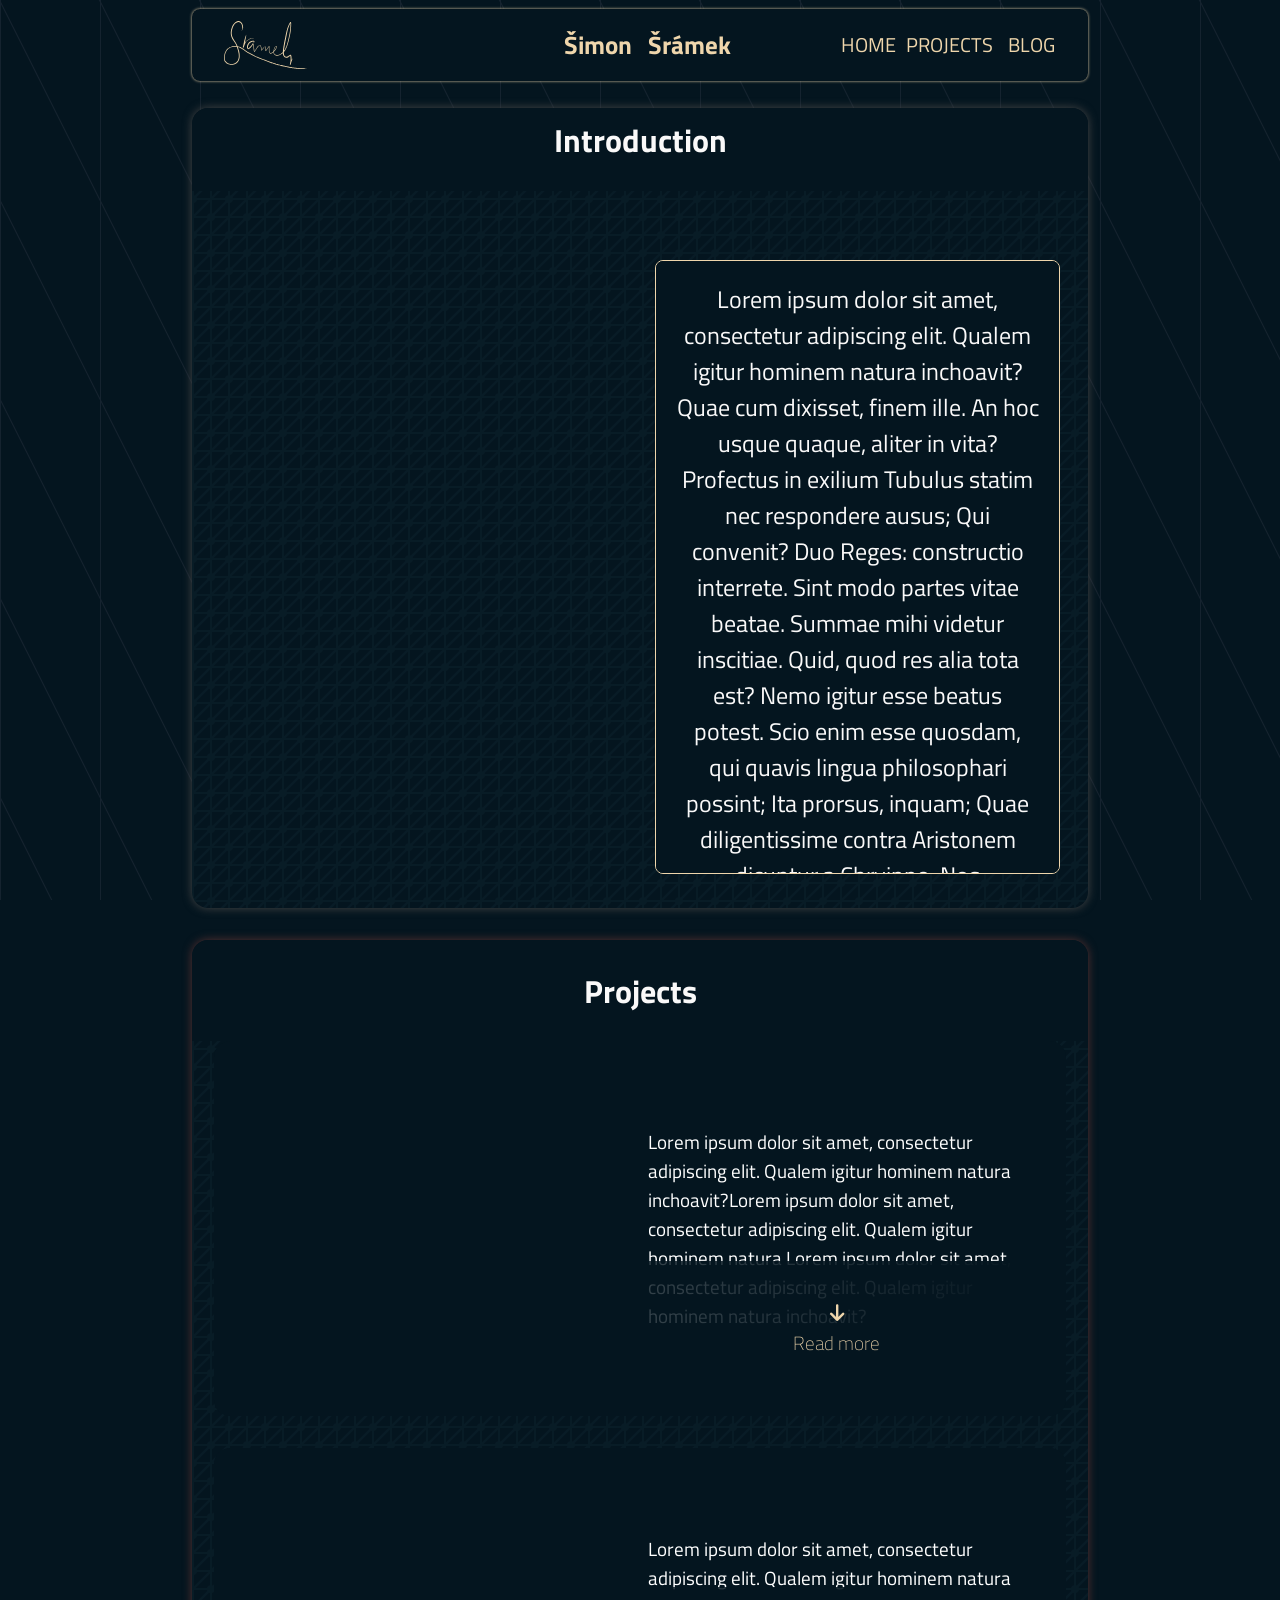
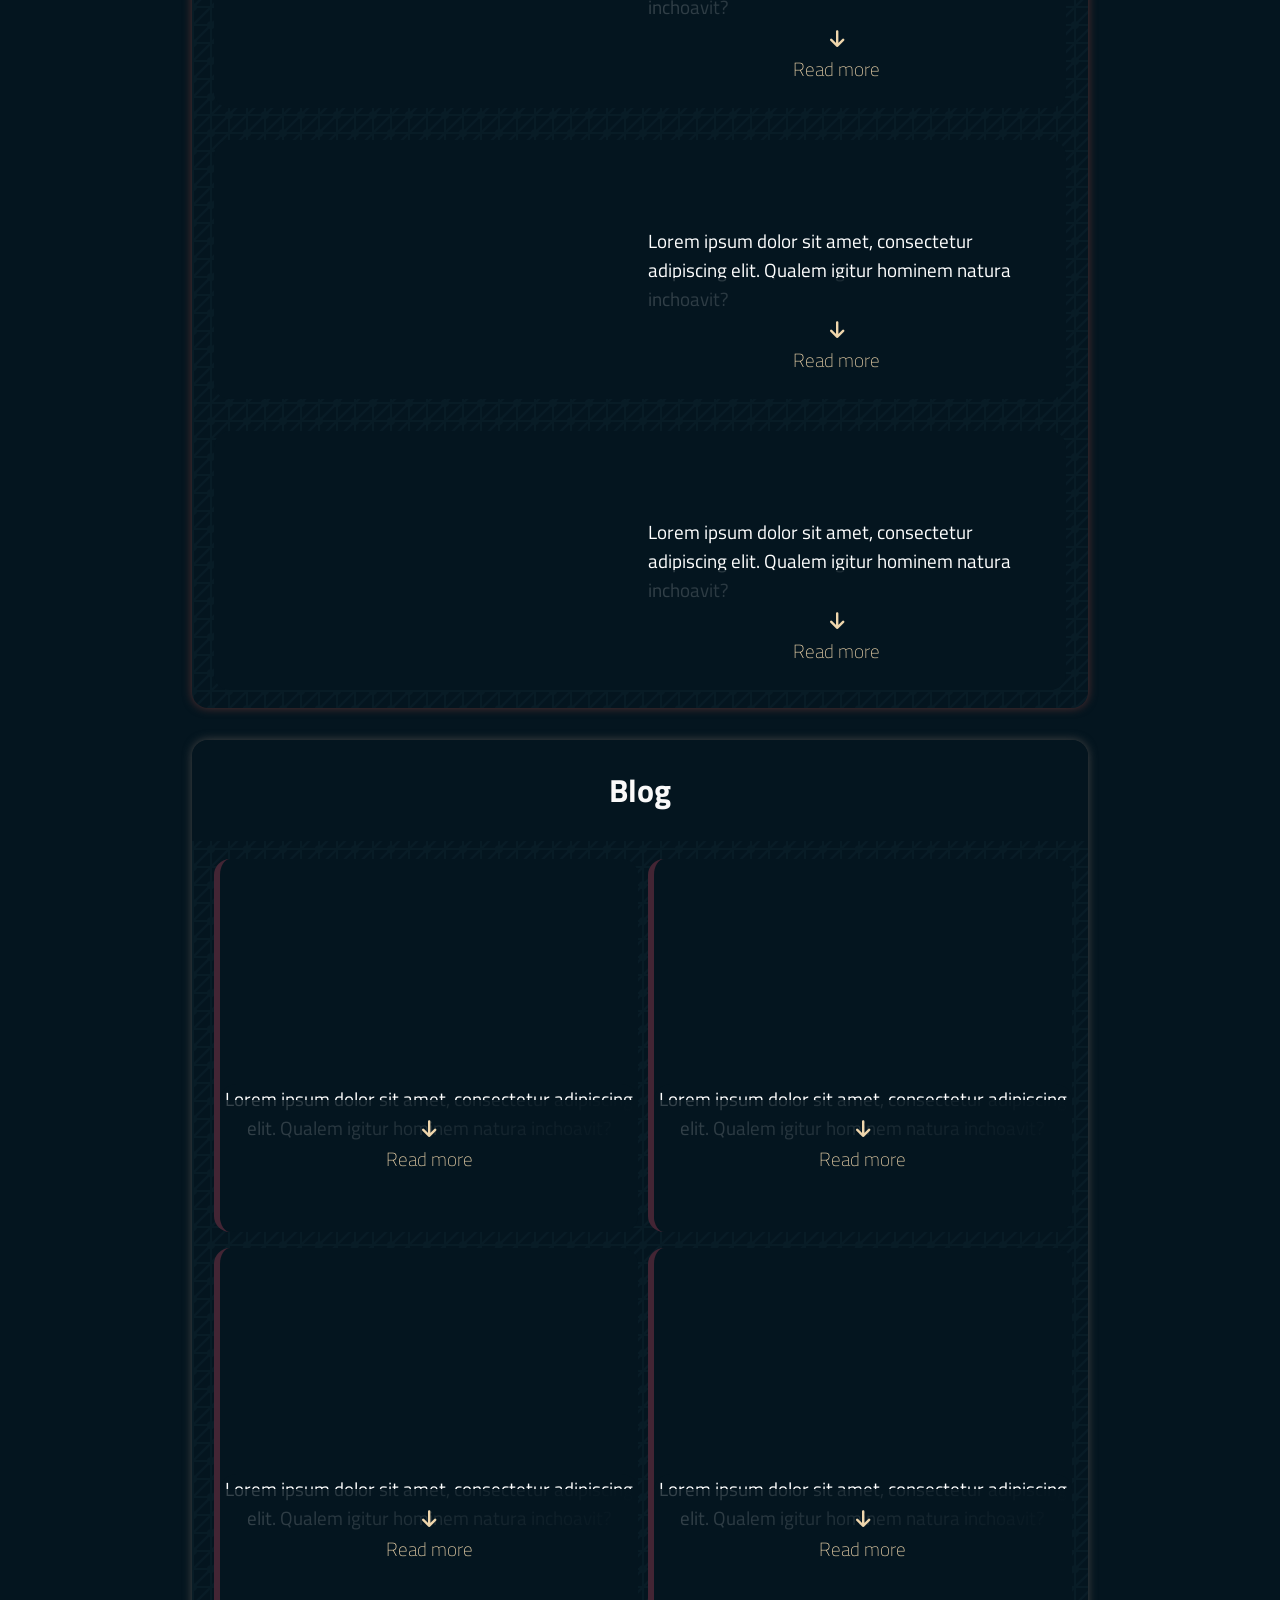
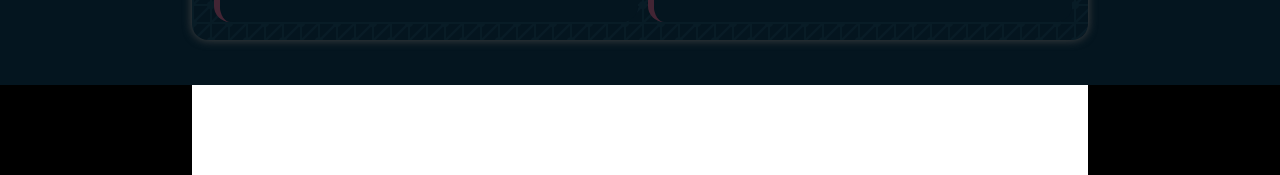
==== commit 9a761318: "pro dnešek done fuha" ====
--- a/index.html
+++ b/index.html
@@ -29,6 +29,15 @@
     <div id="home" class="layout anchor">
         <div class="navbar">
             <div class="logo">
+                <svg xmlns="http://www.w3.org/2000/svg" version="1.0" preserveAspectRatio="xMidYMid meet" viewBox="340.88 1561.34 1785.79 1034.64">
+
+                    <g transform="translate(0.000000,3508.000000) scale(0.100000,-0.100000)" fill="#EFD6AC" stroke="none">
+                    <path d="M6455 19463 c-265 -34 -608 -236 -872 -513 -55 -58 -115 -138 -189 -255 -50 -78 -200 -381 -245 -492 -97 -244 -198 -585 -229 -770 -5 -35 -14 -89 -20 -120 -5 -32 -12 -95 -14 -141 -3 -46 -8 -88 -12 -93 -10 -16 -6 -283 6 -394 18 -170 65 -421 94 -500 9 -22 15 -47 15 -55 1 -55 216 -513 322 -689 22 -34 39 -65 39 -67 0 -3 23 -37 50 -76 28 -39 50 -75 50 -79 0 -7 63 -100 125 -188 28 -38 125 -184 141 -212 6 -10 18 -27 27 -37 10 -10 17 -23 17 -29 0 -5 9 -18 20 -28 11 -10 20 -22 20 -26 0 -4 38 -76 85 -161 84 -152 221 -455 210 -466 -3 -3 -81 -6 -173 -5 -461 2 -886 -81 -1218 -238 -34 -16 -69 -29 -77 -29 -9 0 -19 -5 -22 -11 -4 -5 -30 -21 -58 -34 -29 -14 -61 -30 -72 -37 -235 -152 -291 -195 -405 -316 -117 -124 -125 -134 -195 -242 -69 -106 -107 -176 -161 -295 -19 -44 -42 -93 -49 -110 -25 -55 -84 -213 -94 -252 -6 -21 -18 -67 -27 -103 -9 -36 -20 -74 -25 -85 -4 -11 -10 -33 -12 -50 -3 -16 -14 -73 -25 -125 -22 -100 -56 -327 -68 -445 -9 -94 -6 -326 6 -400 5 -33 12 -81 14 -106 5 -44 23 -128 44 -210 16 -63 92 -210 146 -283 100 -135 200 -239 312 -322 83 -62 176 -124 187 -124 4 0 44 -18 90 -40 46 -21 148 -58 228 -80 79 -22 158 -45 175 -50 17 -6 69 -15 115 -20 46 -6 98 -15 114 -20 39 -12 209 -24 309 -22 212 5 539 94 706 193 8 5 26 14 40 20 62 26 254 166 343 249 142 134 236 254 320 410 46 86 145 372 167 485 7 33 16 74 21 90 5 17 11 59 14 95 3 36 10 99 14 140 8 66 6 503 -3 555 -1 11 -6 61 -10 110 -4 50 -11 110 -16 135 -5 25 -16 86 -25 135 -26 148 -52 262 -117 500 -51 192 -64 235 -142 479 -43 131 -74 241 -71 244 3 3 22 1 43 -5 204 -60 247 -74 256 -83 5 -5 15 -10 22 -10 25 0 297 -140 486 -249 51 -30 102 -59 113 -65 11 -6 48 -30 83 -54 35 -23 66 -42 68 -42 3 0 10 -5 17 -11 24 -21 167 -118 194 -132 15 -8 41 -27 56 -41 41 -38 193 -149 342 -251 72 -48 141 -96 155 -105 110 -75 414 -265 488 -305 20 -11 62 -36 92 -55 62 -40 64 -41 180 -109 93 -53 203 -113 265 -144 22 -11 47 -23 55 -28 8 -5 54 -29 102 -53 47 -25 94 -49 105 -55 33 -19 492 -241 497 -241 3 0 60 -26 128 -59 111 -52 162 -76 393 -181 39 -18 93 -41 120 -52 28 -11 64 -26 80 -33 17 -7 57 -25 90 -39 33 -15 71 -33 85 -40 14 -8 41 -17 60 -21 19 -4 40 -11 45 -15 13 -11 215 -93 307 -126 40 -14 88 -32 106 -40 41 -19 139 -54 172 -61 14 -3 30 -9 35 -14 6 -4 62 -26 125 -49 159 -58 241 -89 265 -100 41 -18 213 -84 290 -111 139 -48 209 -75 230 -86 11 -6 90 -36 175 -68 85 -31 200 -74 255 -95 169 -65 240 -90 253 -90 7 0 20 -5 30 -10 21 -13 146 -59 187 -69 17 -5 53 -17 80 -28 51 -21 106 -39 275 -94 52 -17 109 -35 125 -41 65 -22 246 -80 355 -114 63 -20 124 -40 135 -45 16 -6 192 -60 345 -104 148 -43 214 -61 310 -86 63 -16 138 -36 165 -44 216 -61 344 -95 362 -95 11 0 39 -7 62 -14 22 -8 58 -17 78 -20 21 -2 47 -7 58 -10 97 -26 184 -46 205 -46 14 0 36 -7 50 -15 14 -8 43 -15 65 -15 22 0 58 -7 80 -14 22 -8 56 -17 76 -20 20 -3 43 -8 51 -11 9 -4 19 -2 22 4 4 6 26 1 59 -14 28 -13 70 -26 92 -28 22 -2 89 -16 149 -31 64 -16 121 -24 137 -21 17 4 37 0 52 -9 13 -9 26 -13 29 -10 4 3 27 -2 53 -11 26 -8 56 -13 67 -9 11 3 27 -1 36 -9 9 -8 42 -18 72 -22 30 -4 81 -14 113 -22 32 -8 66 -12 74 -9 9 4 22 1 31 -6 8 -7 40 -15 71 -19 31 -4 67 -10 81 -13 14 -4 45 -9 70 -12 25 -3 86 -13 135 -24 50 -11 110 -20 136 -20 25 0 50 -5 56 -11 7 -7 36 -13 65 -15 29 -2 80 -8 112 -14 32 -6 71 -12 85 -15 14 -2 37 -7 51 -10 14 -4 54 -11 89 -16 35 -5 73 -11 83 -15 11 -3 47 -7 81 -9 48 -2 64 0 74 13 11 15 12 15 13 -5 0 -26 31 -38 59 -24 14 8 20 8 23 0 4 -12 23 -16 148 -29 47 -4 137 -15 200 -23 63 -8 124 -15 135 -15 11 0 68 -5 127 -11 59 -6 156 -12 216 -14 59 -2 112 -6 118 -9 5 -3 52 -6 104 -7 52 -1 113 -4 135 -7 22 -3 62 0 88 6 27 5 54 7 60 3 17 -11 368 -12 390 -1 11 5 17 5 17 -2 0 -16 37 -12 80 9 42 20 61 17 32 -5 -14 -12 1 -13 99 -10 64 2 126 9 138 15 12 7 21 8 21 2 0 -6 36 -9 85 -9 80 1 85 2 79 21 -5 16 -3 19 11 13 10 -3 23 -2 29 2 15 12 56 22 56 13 0 -4 -5 -12 -12 -19 -17 -17 18 -27 48 -13 14 6 36 11 49 11 18 0 22 4 18 20 -4 16 -2 19 11 14 9 -3 16 -13 16 -21 0 -10 6 -12 20 -8 11 3 20 2 20 -3 0 -16 48 -20 75 -6 14 7 32 11 39 8 17 -7 28 9 20 30 -5 13 -10 14 -38 2 -27 -11 -37 -11 -57 0 -13 7 -38 13 -54 14 -17 0 -36 5 -43 12 -9 9 -13 8 -17 -5 -7 -18 -33 -12 -51 11 -9 13 -12 12 -17 -7 -8 -30 -30 -27 -25 4 6 29 5 29 -22 13 -17 -11 -22 -10 -30 2 -9 13 -11 13 -20 0 -9 -13 -11 -13 -20 0 -7 12 -12 12 -22 2 -17 -17 -38 -15 -38 3 0 23 -15 18 -48 -15 -31 -31 -54 -42 -32 -15 10 11 9 18 -3 30 -18 17 -48 20 -44 4 1 -6 -4 -14 -12 -17 -10 -3 -12 0 -8 12 9 22 -40 22 -64 0 -11 -10 -19 -12 -24 -5 -3 6 1 11 10 11 9 0 13 5 10 10 -7 11 -64 8 -83 -4 -6 -3 -13 -2 -17 4 -4 6 -38 9 -85 7 -44 -2 -83 0 -88 5 -12 12 -82 -1 -82 -16 0 -6 -5 -3 -11 6 -5 10 -20 17 -32 17 -12 -1 -78 2 -146 5 -68 4 -188 9 -268 11 -79 2 -148 7 -153 10 -5 3 -29 5 -52 4 -24 -1 -99 3 -168 9 -69 6 -165 14 -215 17 -49 3 -112 10 -140 15 -27 5 -79 12 -115 15 -154 12 -330 33 -570 69 -66 10 -215 35 -355 60 -77 14 -194 34 -259 46 -66 11 -125 19 -131 16 -7 -2 -17 0 -23 6 -6 6 -30 11 -54 10 -23 -1 -45 3 -48 8 -4 6 -58 19 -121 30 -63 11 -136 24 -163 30 -26 5 -53 7 -58 4 -6 -4 -13 -2 -17 3 -5 9 -49 19 -256 59 -62 12 -188 38 -310 64 -22 4 -74 16 -115 25 -41 9 -85 14 -97 12 -12 -2 -24 0 -26 6 -1 5 -14 11 -27 12 -14 2 -81 16 -150 33 -69 16 -170 39 -225 51 -109 24 -157 37 -223 57 -23 8 -52 14 -62 14 -11 0 -53 9 -93 21 -122 34 -208 58 -297 79 -131 32 -148 37 -257 71 -56 17 -106 28 -112 25 -5 -4 -12 -2 -15 3 -4 5 -32 17 -64 25 -82 23 -194 56 -217 66 -11 4 -45 15 -75 24 -30 9 -103 32 -162 51 -59 19 -115 35 -125 35 -11 0 -23 4 -28 9 -6 4 -111 41 -235 81 -124 40 -239 78 -257 86 -17 8 -36 14 -43 14 -7 0 -26 6 -43 14 -79 35 -177 67 -187 61 -6 -4 -19 0 -29 9 -10 9 -31 21 -47 25 -16 5 -72 25 -124 44 -52 19 -129 47 -170 62 -189 68 -269 98 -345 130 -16 7 -52 21 -80 30 -27 9 -90 32 -140 51 -101 40 -181 70 -270 103 -33 13 -69 26 -80 31 -11 4 -38 14 -60 23 -22 8 -64 24 -94 36 -29 12 -59 21 -66 21 -6 0 -25 6 -41 14 -27 12 -85 36 -294 116 -128 49 -267 100 -276 100 -4 0 -26 8 -48 19 -53 24 -255 107 -326 133 -53 20 -212 88 -355 153 -38 18 -81 36 -95 40 -14 4 -61 24 -105 45 -234 111 -314 148 -350 161 -22 7 -47 18 -55 25 -8 6 -62 33 -120 60 -174 81 -609 302 -707 360 -51 30 -95 54 -98 54 -3 0 -88 50 -188 111 -100 62 -195 118 -212 125 -18 7 -37 20 -44 28 -7 8 -34 27 -59 42 -122 71 -498 322 -662 442 -150 110 -315 224 -330 230 -8 3 -29 16 -46 29 -17 13 -33 23 -36 23 -3 0 -36 20 -74 45 -37 25 -74 45 -81 45 -7 0 -13 4 -13 10 0 5 -16 18 -35 27 -94 48 -171 89 -175 93 -5 6 -79 42 -200 99 -113 53 -302 119 -441 154 l-134 34 -27 44 c-14 24 -27 51 -27 59 -1 21 -65 175 -79 193 -7 8 -15 28 -18 45 -4 17 -13 37 -20 43 -8 6 -14 18 -14 26 0 21 -72 159 -162 308 -77 130 -96 159 -274 419 -143 209 -247 384 -353 591 -189 371 -224 488 -290 965 -19 136 -6 398 29 605 15 87 67 316 85 370 7 22 30 94 50 160 20 66 40 129 44 140 39 94 61 151 61 159 0 12 151 316 197 398 111 195 223 317 432 470 172 125 319 196 492 236 112 26 349 -49 483 -153 108 -84 210 -231 276 -400 92 -233 147 -553 136 -780 -8 -167 -24 -245 -71 -355 -50 -117 -65 -160 -65 -184 0 -35 14 -33 43 7 111 150 255 530 262 690 2 69 -10 232 -26 332 -22 144 -105 399 -174 535 -61 119 -167 250 -264 322 -175 132 -433 213 -606 191z m-419 -5544 c61 -6 117 -14 123 -18 16 -10 121 -322 233 -691 44 -146 96 -356 127 -510 11 -58 27 -139 36 -180 28 -143 54 -575 44 -735 -23 -350 -128 -701 -277 -929 -52 -80 -235 -268 -330 -340 -57 -43 -276 -176 -290 -176 -3 0 -24 -9 -47 -20 -67 -33 -237 -79 -362 -100 -130 -22 -263 -25 -392 -10 -180 20 -498 105 -637 170 -36 16 -67 30 -70 30 -10 0 -175 112 -215 147 -107 92 -220 214 -253 274 -10 19 -27 43 -36 54 -19 21 -72 169 -89 245 -19 88 -40 286 -41 385 -2 352 100 841 250 1205 16 40 30 77 30 82 0 18 164 302 210 362 64 86 169 195 264 274 103 86 123 99 237 163 208 116 301 153 619 242 30 9 73 19 95 22 22 4 69 12 105 20 36 7 135 19 220 25 85 7 156 13 157 14 10 7 202 4 289 -5z m13434 -4639 c0 -5 -5 -10 -11 -10 -5 0 -7 5 -4 10 3 6 8 10 11 10 2 0 4 -4 4 -10z m1060 -100 c0 -5 -9 -10 -21 -10 -11 0 -17 5 -14 10 3 6 13 10 21 10 8 0 14 -4 14 -10z m640 -4 c0 -11 -19 -15 -25 -6 -3 5 1 10 9 10 9 0 16 -2 16 -4z"/>
+                    <path d="M17738 19243 c7 -3 16 -2 19 1 4 3 -2 6 -13 5 -11 0 -14 -3 -6 -6z"/>
+                    <path d="M17770 19240 c0 -5 -16 -10 -35 -10 -22 0 -43 -8 -57 -22 -25 -24 -78 -104 -105 -158 -9 -19 -22 -42 -29 -50 -6 -8 -28 -49 -49 -90 -22 -41 -46 -86 -55 -100 -9 -14 -22 -41 -29 -60 -7 -19 -23 -55 -36 -80 -12 -25 -33 -74 -45 -110 -12 -36 -29 -73 -38 -83 -8 -9 -15 -31 -15 -47 0 -16 -6 -31 -12 -34 -6 -2 -28 -46 -49 -97 -20 -52 -43 -108 -50 -124 -7 -17 -17 -46 -22 -65 -12 -51 -17 -66 -39 -115 -12 -28 -30 -81 -54 -165 -5 -19 -17 -55 -26 -80 -14 -38 -46 -142 -61 -200 -2 -8 -22 -85 -44 -170 -23 -85 -43 -168 -45 -185 -2 -16 -11 -55 -20 -85 -18 -62 -44 -171 -50 -213 -2 -15 -6 -31 -9 -35 -2 -4 -12 -46 -20 -92 -15 -79 -24 -122 -47 -225 -5 -22 -13 -62 -18 -90 -6 -27 -26 -126 -46 -220 -19 -93 -38 -192 -41 -220 -3 -27 -10 -68 -16 -90 -11 -46 -67 -310 -73 -340 -6 -41 -26 -143 -46 -240 -12 -55 -34 -170 -50 -255 -17 -85 -36 -189 -45 -230 -8 -41 -21 -111 -28 -155 -8 -44 -22 -113 -30 -153 -9 -40 -16 -85 -16 -100 0 -15 -11 -76 -24 -137 -31 -137 -85 -459 -91 -536 -1 -20 -5 -41 -8 -46 -3 -5 -13 -61 -21 -124 -22 -155 -25 -180 -36 -284 -5 -49 -15 -130 -20 -180 -6 -49 -14 -157 -18 -239 l-8 -149 -80 -75 c-89 -85 -320 -262 -340 -262 -3 0 -33 -18 -67 -40 -103 -65 -284 -146 -411 -184 -65 -20 -123 -39 -127 -42 -5 -3 -82 -7 -172 -9 -127 -4 -174 -1 -217 11 -30 9 -69 19 -86 24 -29 7 -126 52 -181 84 -35 20 -136 120 -158 158 -21 34 -64 135 -84 199 -6 19 -11 56 -11 81 0 26 -4 48 -9 50 -5 2 -7 17 -3 34 5 20 42 69 105 137 54 57 125 140 157 183 33 44 69 92 82 108 49 64 112 164 136 216 14 30 36 71 49 90 60 93 115 273 129 424 5 59 3 78 -10 98 -56 86 -193 47 -323 -90 -53 -56 -99 -115 -127 -162 -53 -90 -136 -264 -136 -285 0 -11 -7 -30 -15 -41 -19 -25 -19 -34 3 -34 14 0 13 -3 -6 -18 -24 -19 -72 -175 -72 -236 0 -17 -4 -36 -9 -41 -5 -6 -12 -35 -15 -65 -10 -94 -26 -158 -48 -185 -42 -54 -300 -256 -363 -284 -148 -67 -214 -76 -290 -40 -111 52 -178 190 -200 407 -8 82 -8 655 1 882 6 189 1 224 -38 239 -35 13 -61 -10 -138 -127 -74 -114 -82 -125 -222 -327 -50 -71 -113 -164 -141 -205 -46 -69 -123 -170 -199 -263 -17 -21 -35 -34 -40 -29 -5 5 -11 67 -14 138 -2 71 -9 174 -14 229 -5 55 -12 138 -15 185 -14 214 -50 343 -99 356 -27 6 -116 -50 -177 -113 -51 -53 -229 -271 -229 -282 0 -4 -10 -16 -21 -27 -12 -10 -66 -75 -120 -144 -159 -201 -183 -230 -190 -230 -10 0 -19 39 -19 81 0 20 -4 60 -9 90 -6 30 -15 95 -21 144 -11 94 -15 118 -51 275 -63 279 -159 449 -262 464 -46 7 -63 3 -165 -45 -90 -41 -200 -131 -313 -256 -60 -66 -224 -289 -236 -319 -4 -11 -23 -41 -44 -69 -20 -27 -47 -70 -60 -95 -13 -25 -44 -74 -70 -110 -25 -36 -48 -70 -50 -75 -4 -10 -34 -56 -173 -268 -39 -59 -75 -106 -80 -104 -22 7 -67 298 -80 522 -7 113 -44 439 -67 585 -19 122 -29 181 -74 415 -27 138 -52 185 -99 185 -32 0 -86 -42 -86 -66 0 -6 -9 -19 -20 -29 -10 -9 -29 -36 -41 -59 -65 -127 -239 -362 -414 -560 -151 -172 -299 -298 -412 -351 l-56 -27 -18 23 c-38 50 -51 125 -46 264 6 148 5 143 42 290 49 194 154 379 295 523 109 111 170 154 332 235 221 110 414 153 524 117 41 -14 47 -31 49 -140 1 -47 3 -98 4 -115 l2 -30 33 38 c19 21 51 70 72 110 32 62 38 81 38 140 1 37 -4 71 -9 75 -6 4 -18 19 -27 33 -40 63 -164 101 -303 93 -198 -12 -448 -105 -655 -245 -176 -119 -330 -287 -415 -454 -14 -27 -34 -66 -44 -85 -26 -47 -40 -79 -50 -115 -56 -187 -67 -232 -77 -315 -3 -19 -7 -51 -10 -70 -11 -86 -1 -227 25 -324 22 -86 87 -176 154 -213 52 -29 183 -2 280 58 122 75 329 266 432 397 28 35 70 89 95 120 72 90 146 195 181 259 17 32 41 70 53 84 12 15 29 41 39 59 10 19 21 29 26 24 5 -5 16 -54 25 -109 9 -55 21 -120 27 -145 15 -74 40 -270 64 -505 2 -22 6 -65 9 -95 9 -86 15 -149 21 -225 27 -350 87 -533 172 -523 22 2 43 23 103 104 41 56 97 137 124 180 27 44 61 96 75 118 14 21 30 46 36 56 72 123 272 428 355 541 75 103 171 206 260 281 54 46 199 128 224 128 27 0 68 -44 96 -102 49 -100 112 -316 125 -428 4 -30 11 -71 16 -90 5 -19 18 -125 30 -235 21 -204 32 -244 72 -269 16 -9 24 -5 53 29 43 49 134 162 154 191 8 12 60 77 115 144 142 175 185 232 185 246 0 7 9 15 20 19 10 3 28 20 39 38 33 52 179 193 190 182 9 -10 25 -176 36 -380 3 -55 8 -127 11 -160 3 -33 8 -104 9 -157 6 -178 35 -248 103 -248 10 0 41 24 69 53 53 56 185 227 219 282 11 19 30 45 41 57 34 39 233 340 233 355 0 7 4 13 10 13 5 0 29 29 51 65 23 36 47 65 54 65 8 0 11 -131 10 -487 0 -482 0 -489 24 -583 13 -52 32 -113 41 -135 37 -87 115 -180 183 -219 51 -30 151 -50 177 -36 10 6 35 10 55 10 20 0 53 9 73 19 20 11 52 25 71 32 18 7 45 22 60 34 14 12 42 30 61 39 19 9 73 48 119 86 46 39 88 70 92 70 5 0 11 -10 13 -22 2 -13 12 -66 21 -118 30 -170 109 -312 221 -397 27 -20 51 -40 54 -43 8 -10 90 -50 102 -50 6 0 19 -6 27 -13 35 -30 183 -68 291 -76 164 -12 387 20 555 79 84 29 337 156 410 205 140 94 227 159 289 212 26 24 52 40 57 37 5 -3 9 -43 9 -89 0 -142 52 -349 125 -495 135 -270 389 -433 650 -417 92 6 221 41 280 77 16 10 67 37 112 60 45 23 97 56 116 74 19 17 49 38 68 47 19 9 59 36 89 60 75 60 146 109 158 109 27 0 71 -368 75 -625 1 -67 -16 -369 -23 -415 -5 -30 -12 -89 -16 -130 -3 -41 -13 -104 -20 -140 -8 -36 -21 -94 -29 -130 -7 -36 -16 -74 -18 -85 -3 -11 -8 -40 -12 -65 -3 -25 -11 -58 -16 -75 -5 -16 -11 -47 -14 -69 -2 -21 -7 -47 -10 -57 -4 -11 -2 -19 5 -19 7 0 8 -6 0 -19 -5 -11 -10 -36 -10 -55 0 -48 30 -68 83 -57 24 6 37 5 37 -1 0 -26 29 18 53 79 28 73 127 418 131 458 1 13 7 30 12 37 19 25 35 87 29 111 -4 14 -2 28 4 31 5 4 8 13 5 21 -3 7 4 18 15 25 12 6 21 19 21 29 0 10 7 32 15 47 8 16 18 46 21 67 4 20 11 37 16 37 5 0 7 8 3 18 -3 11 3 29 15 45 11 14 20 32 20 39 0 8 3 18 7 22 11 11 42 119 37 128 -3 4 -1 8 4 8 5 0 12 9 15 21 5 19 4 19 -11 6 -9 -9 -30 -19 -46 -23 l-28 -7 23 27 c12 14 33 26 46 26 25 0 45 31 25 38 -7 2 -12 12 -12 22 0 10 -4 22 -10 25 -15 9 -12 25 4 25 7 0 20 7 27 17 13 15 11 16 -16 9 -35 -8 -67 -44 -61 -68 2 -9 -1 -19 -8 -22 -8 -3 -7 -7 2 -13 9 -7 6 -15 -12 -32 -14 -13 -22 -29 -19 -37 3 -7 -2 -21 -11 -29 -9 -9 -16 -26 -16 -39 0 -12 -5 -27 -11 -33 -17 -17 0 -35 27 -29 13 4 24 2 24 -3 0 -15 -19 -24 -56 -27 -24 -2 -34 2 -38 14 -2 10 -3 103 -2 207 3 193 -10 375 -26 375 -5 0 -4 8 1 19 6 10 8 21 4 25 -3 3 -8 41 -10 83 -3 43 -11 92 -18 108 -7 17 -16 54 -20 84 -7 58 -21 95 -34 87 -4 -3 -6 5 -4 17 3 13 -3 31 -14 43 -23 26 -102 64 -134 64 -38 0 -117 -42 -206 -108 -44 -34 -84 -62 -88 -62 -5 0 -27 -16 -51 -35 -23 -19 -46 -35 -50 -35 -4 0 -21 -11 -39 -24 -28 -22 -76 -49 -214 -123 -24 -12 -49 -23 -55 -23 -6 0 -23 -7 -38 -14 -16 -8 -59 -18 -97 -22 -57 -5 -81 -2 -137 16 -88 28 -118 44 -180 94 -57 46 -99 102 -143 191 -86 174 -113 348 -102 676 1 35 25 72 132 201 16 20 40 52 53 70 12 18 47 69 77 113 70 101 197 335 250 456 44 105 49 116 78 179 22 50 32 77 97 265 25 72 49 139 54 150 13 29 43 128 45 145 1 8 7 25 13 37 7 12 12 28 12 35 0 7 14 56 30 108 17 52 38 120 47 150 9 30 18 62 21 70 15 44 45 153 58 215 8 39 19 81 24 95 5 14 12 36 15 50 9 44 23 104 35 145 23 78 80 330 80 351 0 12 6 37 14 55 8 19 16 50 20 69 3 19 15 71 26 115 11 44 27 114 35 155 28 149 44 226 53 260 5 19 14 60 20 90 6 30 20 98 31 150 50 237 116 613 126 710 2 19 8 62 14 95 5 33 15 103 21 155 6 52 15 122 21 155 5 33 13 119 18 190 8 110 7 131 -6 138 -9 6 -11 13 -5 20 20 26 31 88 37 207 3 69 10 195 15 280 5 85 9 279 7 430 -2 269 -2 276 -27 325 -25 51 -55 84 -77 85 -7 0 -13 -4 -13 -10z m-40 -321 c0 -29 3 -38 13 -33 10 6 10 4 0 -7 -14 -14 -18 -69 -5 -69 5 0 3 -42 -5 -92 -7 -51 -12 -140 -12 -198 0 -58 -3 -136 -5 -175 -3 -38 -7 -120 -10 -182 -3 -61 -8 -133 -12 -161 -4 -32 -2 -52 5 -56 7 -5 8 -13 2 -24 -11 -21 -19 -75 -26 -172 -3 -41 -8 -99 -11 -129 -5 -39 -3 -55 7 -62 11 -6 10 -12 -5 -28 -11 -12 -16 -29 -13 -41 3 -12 -1 -36 -8 -53 -7 -18 -18 -89 -25 -157 -6 -69 -16 -143 -21 -165 -5 -22 -10 -62 -11 -90 -1 -27 -5 -54 -8 -60 -7 -9 -30 -138 -34 -191 -2 -11 -6 -25 -10 -32 -4 -6 -8 -31 -10 -55 -1 -23 -5 -48 -9 -54 -4 -6 -11 -37 -16 -70 -16 -108 -66 -343 -146 -693 -14 -63 -28 -126 -30 -140 -2 -14 -13 -63 -24 -110 -11 -47 -32 -134 -45 -195 -36 -161 -55 -237 -67 -266 -5 -14 -12 -46 -14 -72 -3 -26 -9 -55 -14 -64 -5 -10 -14 -43 -21 -73 -6 -30 -15 -64 -20 -75 -4 -11 -16 -47 -25 -80 -10 -33 -22 -69 -26 -80 -5 -11 -15 -45 -23 -75 -8 -30 -20 -71 -26 -90 -6 -19 -18 -60 -26 -90 -8 -30 -40 -125 -70 -210 -29 -85 -54 -164 -54 -177 0 -12 -4 -25 -10 -28 -5 -3 -15 -25 -21 -48 -6 -23 -19 -59 -29 -82 -10 -22 -23 -56 -30 -75 -16 -43 -156 -349 -170 -370 -6 -8 -24 -44 -41 -80 -35 -75 -34 -74 -74 -128 -16 -22 -54 -79 -84 -126 -30 -47 -58 -86 -62 -86 -11 0 -18 26 -13 47 2 10 13 104 24 208 20 187 30 260 69 500 11 66 29 176 40 245 11 69 25 150 31 180 11 53 57 319 65 370 2 14 9 48 15 75 14 63 38 190 51 275 14 85 56 308 115 595 8 39 23 117 34 175 10 58 21 112 24 120 3 8 15 65 26 125 12 61 25 128 29 150 5 22 14 74 20 115 11 71 29 166 66 345 9 44 26 125 36 180 11 55 24 120 28 145 5 25 21 99 36 165 41 179 44 196 54 245 10 51 26 122 46 195 7 28 21 79 30 115 25 97 48 174 57 186 4 6 13 35 19 65 6 30 15 59 19 64 4 6 24 60 45 120 31 92 69 193 114 300 5 11 13 31 18 45 6 14 24 54 41 90 42 89 102 237 102 250 0 5 18 37 41 70 22 33 38 64 35 69 -3 5 1 14 9 21 8 7 15 18 15 24 0 14 20 36 32 36 4 0 8 -18 8 -41z m30 -573 c0 -3 -4 -8 -10 -11 -5 -3 -10 -1 -10 4 0 6 5 11 10 11 6 0 10 -2 10 -4z m-558 -494 c-11 -11 -23 -18 -27 -14 -3 3 4 14 17 23 29 23 35 16 10 -9z m-2488 -3877 c-2 -51 -12 -109 -22 -135 -5 -14 -17 -50 -27 -80 -24 -73 -146 -308 -203 -390 -101 -145 -268 -350 -284 -350 -13 0 -9 84 7 138 9 29 18 67 20 85 7 55 50 206 63 219 7 7 12 18 12 26 0 8 26 67 58 131 32 64 57 124 54 133 -2 12 1 16 10 13 8 -3 21 9 33 32 11 20 54 72 96 115 58 61 84 81 110 85 19 3 36 7 39 9 2 3 11 3 20 2 10 -2 15 -14 14 -33z"/>
+                    <path d="M8163 16468 c-12 -29 -29 -75 -38 -103 -22 -68 -64 -187 -74 -205 -4 -8 -22 -64 -40 -125 -19 -60 -37 -119 -42 -130 -10 -25 -65 -211 -73 -245 -2 -14 -17 -63 -31 -110 -15 -47 -36 -121 -46 -165 -11 -44 -28 -109 -38 -145 -10 -36 -31 -126 -46 -200 -14 -74 -33 -162 -40 -195 -8 -33 -30 -145 -50 -250 -47 -247 -87 -421 -121 -520 -14 -42 -50 -166 -65 -225 -18 -74 36 -145 110 -143 52 2 84 43 120 155 26 83 43 131 111 313 27 72 71 183 124 310 25 61 46 116 46 123 0 8 6 26 14 40 8 15 41 84 74 153 59 122 129 221 197 279 16 14 41 36 56 50 15 14 49 41 76 60 201 145 267 192 294 207 47 27 61 36 97 62 52 37 220 101 307 117 172 31 366 46 530 40 150 -6 318 4 332 18 26 25 -146 61 -337 70 -129 6 -222 0 -480 -35 -135 -17 -258 -56 -367 -115 -88 -47 -356 -227 -420 -280 -28 -24 -54 -44 -59 -44 -31 0 -270 -248 -304 -317 -16 -32 -60 -83 -71 -83 -5 0 -6 12 -4 28 16 95 65 320 115 527 97 397 108 447 120 530 6 44 15 105 20 135 16 95 21 161 26 300 2 74 7 143 10 153 3 9 1 17 -3 17 -5 0 -19 -24 -30 -52z"/>
+                    </g>
+                    </svg>
             </div>
             <a href="#home" class="name">
                 <h1>Šimon</h1>
--- a/css_styles/style.css
+++ b/css_styles/style.css
@@ -6,6 +6,7 @@
 
 body {
     display: flex;
+    position: relative;
     font-family: 'Titillium Web', sans-serif;
     background-attachment: fixed;
     color: white;
@@ -118,15 +119,18 @@
 .logo {
     display: flex;
     width: 20%;
-    height: 80%;
+    height: 3rem;
+    color: #EFD6AC;
     font-size: 1.5em;
     background-size: contain;
     justify-content: left;
     background-repeat: no-repeat;
-}
-
-.logo>span:hover {
-    color: #EFD6AC;
+    margin-left: 2rem;
+    transition: 0.5s;
+}
+
+.logo>svg:hover{
+    color: #b69c6f;
 }
 
 .name {
@@ -209,6 +213,7 @@
     flex-direction: column;
     width: 100%;
     gap: 2rem;
+    margin-bottom: 15vh;
 }
 
 .header {
@@ -425,7 +430,7 @@
     justify-content: center;
     align-items: center;
     width: 100%;
-    height: 70vh;
+    height: 100vh;
     background-color: #04151F;
     border-radius: 1rem;
     overflow: hidden;
@@ -460,7 +465,7 @@
 .blog-img {
     display: flex;
     width: 100%;
-    height: 50%;
+    height: 60%;
     border-radius: 1rem;
     background-size: cover;
     background-repeat: no-repeat;
@@ -471,7 +476,7 @@
 .blog-text {
     display: flex;
     width: 100%;
-    height: 50%;
+    height: 40%;
     border-radius: 1rem;
     font-size: 1.2em;
     text-align: center;
@@ -533,11 +538,22 @@
 
 .footer {
     display: flex;
+    position: absolute;
     width: 100%;
     align-self: center;
-    height: 3%;
+    justify-content: center;
+    align-items: center;
+    height: 10vh;
     bottom: 0;
     background-color: black;
+}
+
+.footer-content{
+    display: flex;
+    height: 100%;
+    width: 70%;
+    background-color: white;
+    justify-content: center;
 }
 
 .fa-magnifying-glass-plus {
@@ -780,6 +796,10 @@
         height: 50%;
     }
 
+    .logo{
+        margin-left: 1rem;
+    }
+
     .info-card{
         width: 80%;
     }
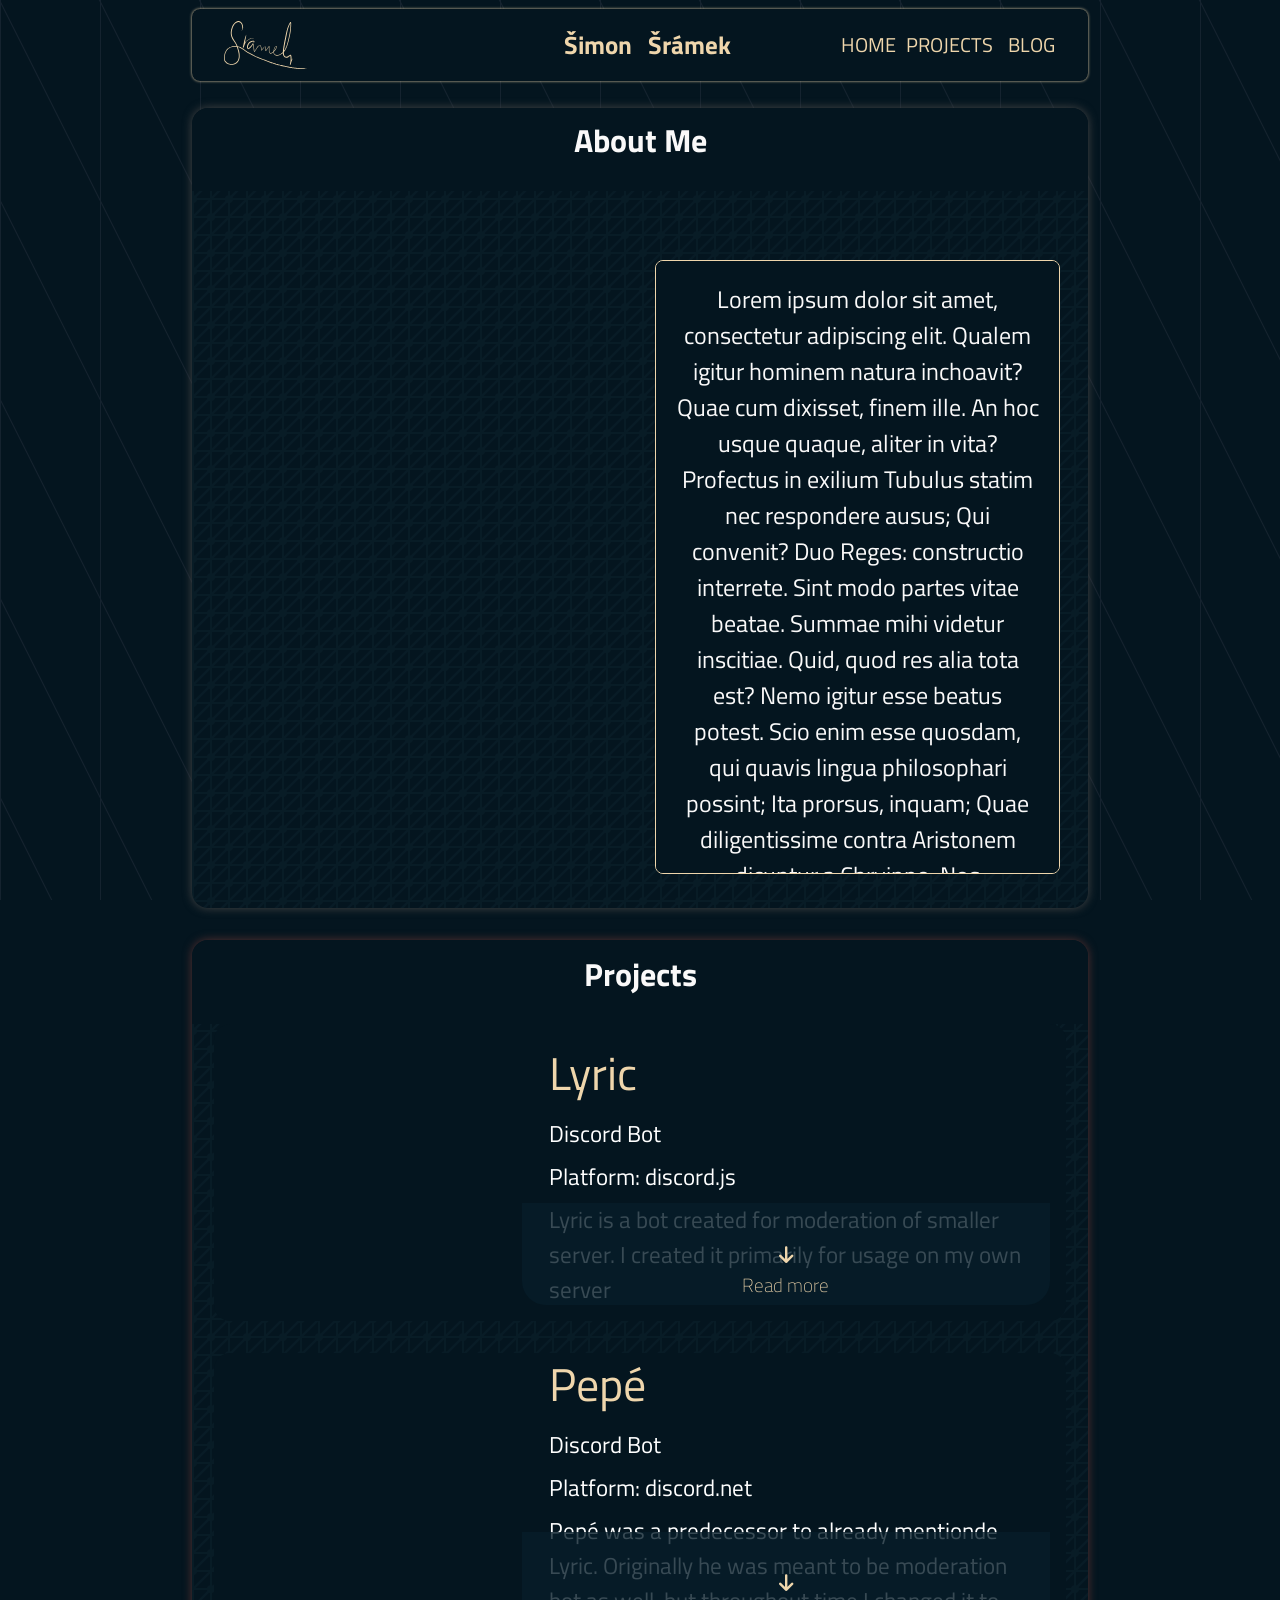
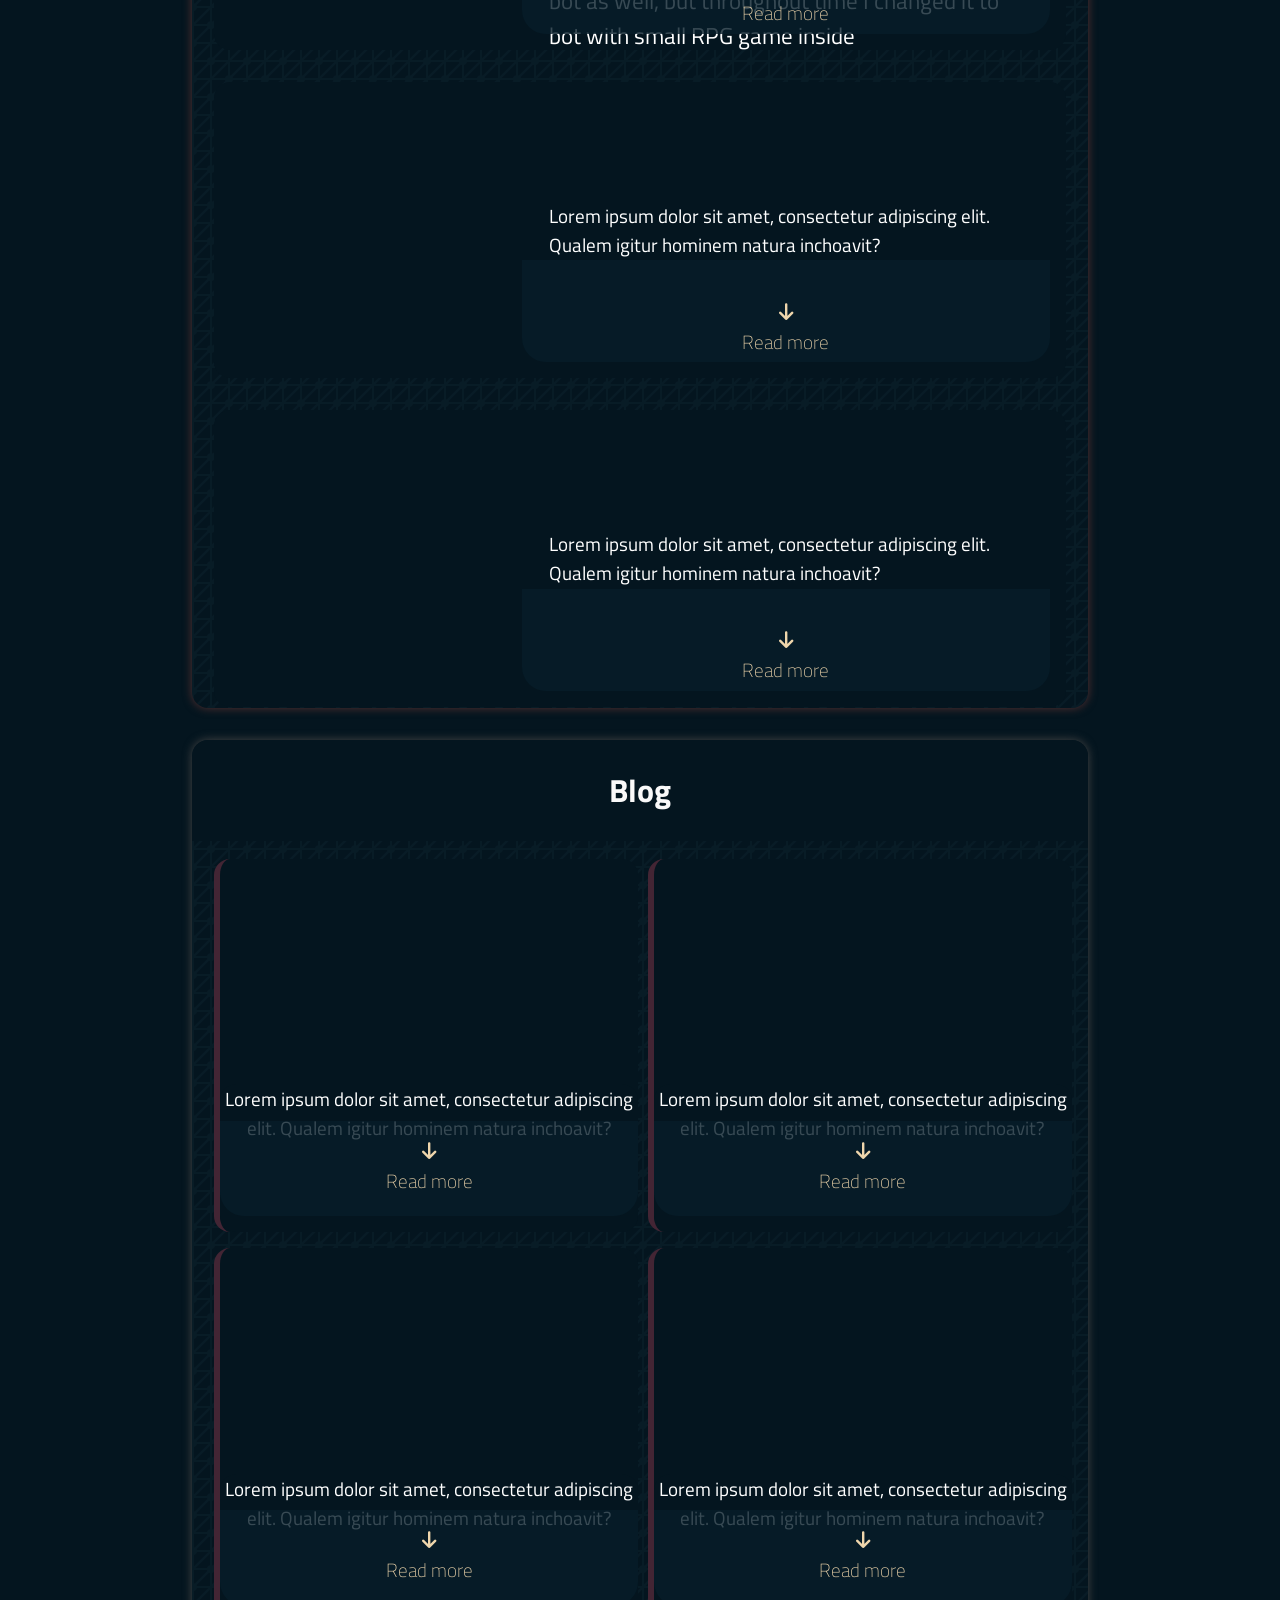
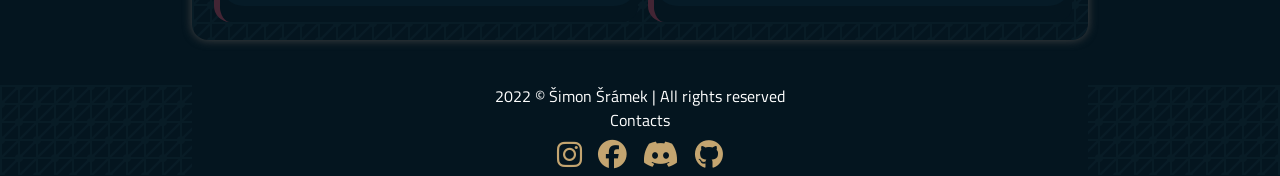
==== commit 168700e6: "sfasdg" ====
--- a/index.html
+++ b/index.html
@@ -1,5 +1,5 @@
 <!DOCTYPE html>
-<html lang="cs">
+<html lang="en">
 
 <head>
     <meta charset="UTF-8">
@@ -29,15 +29,20 @@
     <div id="home" class="layout anchor">
         <div class="navbar">
             <div class="logo">
-                <svg xmlns="http://www.w3.org/2000/svg" version="1.0" preserveAspectRatio="xMidYMid meet" viewBox="340.88 1561.34 1785.79 1034.64">
-
-                    <g transform="translate(0.000000,3508.000000) scale(0.100000,-0.100000)" fill="#EFD6AC" stroke="none">
-                    <path d="M6455 19463 c-265 -34 -608 -236 -872 -513 -55 -58 -115 -138 -189 -255 -50 -78 -200 -381 -245 -492 -97 -244 -198 -585 -229 -770 -5 -35 -14 -89 -20 -120 -5 -32 -12 -95 -14 -141 -3 -46 -8 -88 -12 -93 -10 -16 -6 -283 6 -394 18 -170 65 -421 94 -500 9 -22 15 -47 15 -55 1 -55 216 -513 322 -689 22 -34 39 -65 39 -67 0 -3 23 -37 50 -76 28 -39 50 -75 50 -79 0 -7 63 -100 125 -188 28 -38 125 -184 141 -212 6 -10 18 -27 27 -37 10 -10 17 -23 17 -29 0 -5 9 -18 20 -28 11 -10 20 -22 20 -26 0 -4 38 -76 85 -161 84 -152 221 -455 210 -466 -3 -3 -81 -6 -173 -5 -461 2 -886 -81 -1218 -238 -34 -16 -69 -29 -77 -29 -9 0 -19 -5 -22 -11 -4 -5 -30 -21 -58 -34 -29 -14 -61 -30 -72 -37 -235 -152 -291 -195 -405 -316 -117 -124 -125 -134 -195 -242 -69 -106 -107 -176 -161 -295 -19 -44 -42 -93 -49 -110 -25 -55 -84 -213 -94 -252 -6 -21 -18 -67 -27 -103 -9 -36 -20 -74 -25 -85 -4 -11 -10 -33 -12 -50 -3 -16 -14 -73 -25 -125 -22 -100 -56 -327 -68 -445 -9 -94 -6 -326 6 -400 5 -33 12 -81 14 -106 5 -44 23 -128 44 -210 16 -63 92 -210 146 -283 100 -135 200 -239 312 -322 83 -62 176 -124 187 -124 4 0 44 -18 90 -40 46 -21 148 -58 228 -80 79 -22 158 -45 175 -50 17 -6 69 -15 115 -20 46 -6 98 -15 114 -20 39 -12 209 -24 309 -22 212 5 539 94 706 193 8 5 26 14 40 20 62 26 254 166 343 249 142 134 236 254 320 410 46 86 145 372 167 485 7 33 16 74 21 90 5 17 11 59 14 95 3 36 10 99 14 140 8 66 6 503 -3 555 -1 11 -6 61 -10 110 -4 50 -11 110 -16 135 -5 25 -16 86 -25 135 -26 148 -52 262 -117 500 -51 192 -64 235 -142 479 -43 131 -74 241 -71 244 3 3 22 1 43 -5 204 -60 247 -74 256 -83 5 -5 15 -10 22 -10 25 0 297 -140 486 -249 51 -30 102 -59 113 -65 11 -6 48 -30 83 -54 35 -23 66 -42 68 -42 3 0 10 -5 17 -11 24 -21 167 -118 194 -132 15 -8 41 -27 56 -41 41 -38 193 -149 342 -251 72 -48 141 -96 155 -105 110 -75 414 -265 488 -305 20 -11 62 -36 92 -55 62 -40 64 -41 180 -109 93 -53 203 -113 265 -144 22 -11 47 -23 55 -28 8 -5 54 -29 102 -53 47 -25 94 -49 105 -55 33 -19 492 -241 497 -241 3 0 60 -26 128 -59 111 -52 162 -76 393 -181 39 -18 93 -41 120 -52 28 -11 64 -26 80 -33 17 -7 57 -25 90 -39 33 -15 71 -33 85 -40 14 -8 41 -17 60 -21 19 -4 40 -11 45 -15 13 -11 215 -93 307 -126 40 -14 88 -32 106 -40 41 -19 139 -54 172 -61 14 -3 30 -9 35 -14 6 -4 62 -26 125 -49 159 -58 241 -89 265 -100 41 -18 213 -84 290 -111 139 -48 209 -75 230 -86 11 -6 90 -36 175 -68 85 -31 200 -74 255 -95 169 -65 240 -90 253 -90 7 0 20 -5 30 -10 21 -13 146 -59 187 -69 17 -5 53 -17 80 -28 51 -21 106 -39 275 -94 52 -17 109 -35 125 -41 65 -22 246 -80 355 -114 63 -20 124 -40 135 -45 16 -6 192 -60 345 -104 148 -43 214 -61 310 -86 63 -16 138 -36 165 -44 216 -61 344 -95 362 -95 11 0 39 -7 62 -14 22 -8 58 -17 78 -20 21 -2 47 -7 58 -10 97 -26 184 -46 205 -46 14 0 36 -7 50 -15 14 -8 43 -15 65 -15 22 0 58 -7 80 -14 22 -8 56 -17 76 -20 20 -3 43 -8 51 -11 9 -4 19 -2 22 4 4 6 26 1 59 -14 28 -13 70 -26 92 -28 22 -2 89 -16 149 -31 64 -16 121 -24 137 -21 17 4 37 0 52 -9 13 -9 26 -13 29 -10 4 3 27 -2 53 -11 26 -8 56 -13 67 -9 11 3 27 -1 36 -9 9 -8 42 -18 72 -22 30 -4 81 -14 113 -22 32 -8 66 -12 74 -9 9 4 22 1 31 -6 8 -7 40 -15 71 -19 31 -4 67 -10 81 -13 14 -4 45 -9 70 -12 25 -3 86 -13 135 -24 50 -11 110 -20 136 -20 25 0 50 -5 56 -11 7 -7 36 -13 65 -15 29 -2 80 -8 112 -14 32 -6 71 -12 85 -15 14 -2 37 -7 51 -10 14 -4 54 -11 89 -16 35 -5 73 -11 83 -15 11 -3 47 -7 81 -9 48 -2 64 0 74 13 11 15 12 15 13 -5 0 -26 31 -38 59 -24 14 8 20 8 23 0 4 -12 23 -16 148 -29 47 -4 137 -15 200 -23 63 -8 124 -15 135 -15 11 0 68 -5 127 -11 59 -6 156 -12 216 -14 59 -2 112 -6 118 -9 5 -3 52 -6 104 -7 52 -1 113 -4 135 -7 22 -3 62 0 88 6 27 5 54 7 60 3 17 -11 368 -12 390 -1 11 5 17 5 17 -2 0 -16 37 -12 80 9 42 20 61 17 32 -5 -14 -12 1 -13 99 -10 64 2 126 9 138 15 12 7 21 8 21 2 0 -6 36 -9 85 -9 80 1 85 2 79 21 -5 16 -3 19 11 13 10 -3 23 -2 29 2 15 12 56 22 56 13 0 -4 -5 -12 -12 -19 -17 -17 18 -27 48 -13 14 6 36 11 49 11 18 0 22 4 18 20 -4 16 -2 19 11 14 9 -3 16 -13 16 -21 0 -10 6 -12 20 -8 11 3 20 2 20 -3 0 -16 48 -20 75 -6 14 7 32 11 39 8 17 -7 28 9 20 30 -5 13 -10 14 -38 2 -27 -11 -37 -11 -57 0 -13 7 -38 13 -54 14 -17 0 -36 5 -43 12 -9 9 -13 8 -17 -5 -7 -18 -33 -12 -51 11 -9 13 -12 12 -17 -7 -8 -30 -30 -27 -25 4 6 29 5 29 -22 13 -17 -11 -22 -10 -30 2 -9 13 -11 13 -20 0 -9 -13 -11 -13 -20 0 -7 12 -12 12 -22 2 -17 -17 -38 -15 -38 3 0 23 -15 18 -48 -15 -31 -31 -54 -42 -32 -15 10 11 9 18 -3 30 -18 17 -48 20 -44 4 1 -6 -4 -14 -12 -17 -10 -3 -12 0 -8 12 9 22 -40 22 -64 0 -11 -10 -19 -12 -24 -5 -3 6 1 11 10 11 9 0 13 5 10 10 -7 11 -64 8 -83 -4 -6 -3 -13 -2 -17 4 -4 6 -38 9 -85 7 -44 -2 -83 0 -88 5 -12 12 -82 -1 -82 -16 0 -6 -5 -3 -11 6 -5 10 -20 17 -32 17 -12 -1 -78 2 -146 5 -68 4 -188 9 -268 11 -79 2 -148 7 -153 10 -5 3 -29 5 -52 4 -24 -1 -99 3 -168 9 -69 6 -165 14 -215 17 -49 3 -112 10 -140 15 -27 5 -79 12 -115 15 -154 12 -330 33 -570 69 -66 10 -215 35 -355 60 -77 14 -194 34 -259 46 -66 11 -125 19 -131 16 -7 -2 -17 0 -23 6 -6 6 -30 11 -54 10 -23 -1 -45 3 -48 8 -4 6 -58 19 -121 30 -63 11 -136 24 -163 30 -26 5 -53 7 -58 4 -6 -4 -13 -2 -17 3 -5 9 -49 19 -256 59 -62 12 -188 38 -310 64 -22 4 -74 16 -115 25 -41 9 -85 14 -97 12 -12 -2 -24 0 -26 6 -1 5 -14 11 -27 12 -14 2 -81 16 -150 33 -69 16 -170 39 -225 51 -109 24 -157 37 -223 57 -23 8 -52 14 -62 14 -11 0 -53 9 -93 21 -122 34 -208 58 -297 79 -131 32 -148 37 -257 71 -56 17 -106 28 -112 25 -5 -4 -12 -2 -15 3 -4 5 -32 17 -64 25 -82 23 -194 56 -217 66 -11 4 -45 15 -75 24 -30 9 -103 32 -162 51 -59 19 -115 35 -125 35 -11 0 -23 4 -28 9 -6 4 -111 41 -235 81 -124 40 -239 78 -257 86 -17 8 -36 14 -43 14 -7 0 -26 6 -43 14 -79 35 -177 67 -187 61 -6 -4 -19 0 -29 9 -10 9 -31 21 -47 25 -16 5 -72 25 -124 44 -52 19 -129 47 -170 62 -189 68 -269 98 -345 130 -16 7 -52 21 -80 30 -27 9 -90 32 -140 51 -101 40 -181 70 -270 103 -33 13 -69 26 -80 31 -11 4 -38 14 -60 23 -22 8 -64 24 -94 36 -29 12 -59 21 -66 21 -6 0 -25 6 -41 14 -27 12 -85 36 -294 116 -128 49 -267 100 -276 100 -4 0 -26 8 -48 19 -53 24 -255 107 -326 133 -53 20 -212 88 -355 153 -38 18 -81 36 -95 40 -14 4 -61 24 -105 45 -234 111 -314 148 -350 161 -22 7 -47 18 -55 25 -8 6 -62 33 -120 60 -174 81 -609 302 -707 360 -51 30 -95 54 -98 54 -3 0 -88 50 -188 111 -100 62 -195 118 -212 125 -18 7 -37 20 -44 28 -7 8 -34 27 -59 42 -122 71 -498 322 -662 442 -150 110 -315 224 -330 230 -8 3 -29 16 -46 29 -17 13 -33 23 -36 23 -3 0 -36 20 -74 45 -37 25 -74 45 -81 45 -7 0 -13 4 -13 10 0 5 -16 18 -35 27 -94 48 -171 89 -175 93 -5 6 -79 42 -200 99 -113 53 -302 119 -441 154 l-134 34 -27 44 c-14 24 -27 51 -27 59 -1 21 -65 175 -79 193 -7 8 -15 28 -18 45 -4 17 -13 37 -20 43 -8 6 -14 18 -14 26 0 21 -72 159 -162 308 -77 130 -96 159 -274 419 -143 209 -247 384 -353 591 -189 371 -224 488 -290 965 -19 136 -6 398 29 605 15 87 67 316 85 370 7 22 30 94 50 160 20 66 40 129 44 140 39 94 61 151 61 159 0 12 151 316 197 398 111 195 223 317 432 470 172 125 319 196 492 236 112 26 349 -49 483 -153 108 -84 210 -231 276 -400 92 -233 147 -553 136 -780 -8 -167 -24 -245 -71 -355 -50 -117 -65 -160 -65 -184 0 -35 14 -33 43 7 111 150 255 530 262 690 2 69 -10 232 -26 332 -22 144 -105 399 -174 535 -61 119 -167 250 -264 322 -175 132 -433 213 -606 191z m-419 -5544 c61 -6 117 -14 123 -18 16 -10 121 -322 233 -691 44 -146 96 -356 127 -510 11 -58 27 -139 36 -180 28 -143 54 -575 44 -735 -23 -350 -128 -701 -277 -929 -52 -80 -235 -268 -330 -340 -57 -43 -276 -176 -290 -176 -3 0 -24 -9 -47 -20 -67 -33 -237 -79 -362 -100 -130 -22 -263 -25 -392 -10 -180 20 -498 105 -637 170 -36 16 -67 30 -70 30 -10 0 -175 112 -215 147 -107 92 -220 214 -253 274 -10 19 -27 43 -36 54 -19 21 -72 169 -89 245 -19 88 -40 286 -41 385 -2 352 100 841 250 1205 16 40 30 77 30 82 0 18 164 302 210 362 64 86 169 195 264 274 103 86 123 99 237 163 208 116 301 153 619 242 30 9 73 19 95 22 22 4 69 12 105 20 36 7 135 19 220 25 85 7 156 13 157 14 10 7 202 4 289 -5z m13434 -4639 c0 -5 -5 -10 -11 -10 -5 0 -7 5 -4 10 3 6 8 10 11 10 2 0 4 -4 4 -10z m1060 -100 c0 -5 -9 -10 -21 -10 -11 0 -17 5 -14 10 3 6 13 10 21 10 8 0 14 -4 14 -10z m640 -4 c0 -11 -19 -15 -25 -6 -3 5 1 10 9 10 9 0 16 -2 16 -4z"/>
-                    <path d="M17738 19243 c7 -3 16 -2 19 1 4 3 -2 6 -13 5 -11 0 -14 -3 -6 -6z"/>
-                    <path d="M17770 19240 c0 -5 -16 -10 -35 -10 -22 0 -43 -8 -57 -22 -25 -24 -78 -104 -105 -158 -9 -19 -22 -42 -29 -50 -6 -8 -28 -49 -49 -90 -22 -41 -46 -86 -55 -100 -9 -14 -22 -41 -29 -60 -7 -19 -23 -55 -36 -80 -12 -25 -33 -74 -45 -110 -12 -36 -29 -73 -38 -83 -8 -9 -15 -31 -15 -47 0 -16 -6 -31 -12 -34 -6 -2 -28 -46 -49 -97 -20 -52 -43 -108 -50 -124 -7 -17 -17 -46 -22 -65 -12 -51 -17 -66 -39 -115 -12 -28 -30 -81 -54 -165 -5 -19 -17 -55 -26 -80 -14 -38 -46 -142 -61 -200 -2 -8 -22 -85 -44 -170 -23 -85 -43 -168 -45 -185 -2 -16 -11 -55 -20 -85 -18 -62 -44 -171 -50 -213 -2 -15 -6 -31 -9 -35 -2 -4 -12 -46 -20 -92 -15 -79 -24 -122 -47 -225 -5 -22 -13 -62 -18 -90 -6 -27 -26 -126 -46 -220 -19 -93 -38 -192 -41 -220 -3 -27 -10 -68 -16 -90 -11 -46 -67 -310 -73 -340 -6 -41 -26 -143 -46 -240 -12 -55 -34 -170 -50 -255 -17 -85 -36 -189 -45 -230 -8 -41 -21 -111 -28 -155 -8 -44 -22 -113 -30 -153 -9 -40 -16 -85 -16 -100 0 -15 -11 -76 -24 -137 -31 -137 -85 -459 -91 -536 -1 -20 -5 -41 -8 -46 -3 -5 -13 -61 -21 -124 -22 -155 -25 -180 -36 -284 -5 -49 -15 -130 -20 -180 -6 -49 -14 -157 -18 -239 l-8 -149 -80 -75 c-89 -85 -320 -262 -340 -262 -3 0 -33 -18 -67 -40 -103 -65 -284 -146 -411 -184 -65 -20 -123 -39 -127 -42 -5 -3 -82 -7 -172 -9 -127 -4 -174 -1 -217 11 -30 9 -69 19 -86 24 -29 7 -126 52 -181 84 -35 20 -136 120 -158 158 -21 34 -64 135 -84 199 -6 19 -11 56 -11 81 0 26 -4 48 -9 50 -5 2 -7 17 -3 34 5 20 42 69 105 137 54 57 125 140 157 183 33 44 69 92 82 108 49 64 112 164 136 216 14 30 36 71 49 90 60 93 115 273 129 424 5 59 3 78 -10 98 -56 86 -193 47 -323 -90 -53 -56 -99 -115 -127 -162 -53 -90 -136 -264 -136 -285 0 -11 -7 -30 -15 -41 -19 -25 -19 -34 3 -34 14 0 13 -3 -6 -18 -24 -19 -72 -175 -72 -236 0 -17 -4 -36 -9 -41 -5 -6 -12 -35 -15 -65 -10 -94 -26 -158 -48 -185 -42 -54 -300 -256 -363 -284 -148 -67 -214 -76 -290 -40 -111 52 -178 190 -200 407 -8 82 -8 655 1 882 6 189 1 224 -38 239 -35 13 -61 -10 -138 -127 -74 -114 -82 -125 -222 -327 -50 -71 -113 -164 -141 -205 -46 -69 -123 -170 -199 -263 -17 -21 -35 -34 -40 -29 -5 5 -11 67 -14 138 -2 71 -9 174 -14 229 -5 55 -12 138 -15 185 -14 214 -50 343 -99 356 -27 6 -116 -50 -177 -113 -51 -53 -229 -271 -229 -282 0 -4 -10 -16 -21 -27 -12 -10 -66 -75 -120 -144 -159 -201 -183 -230 -190 -230 -10 0 -19 39 -19 81 0 20 -4 60 -9 90 -6 30 -15 95 -21 144 -11 94 -15 118 -51 275 -63 279 -159 449 -262 464 -46 7 -63 3 -165 -45 -90 -41 -200 -131 -313 -256 -60 -66 -224 -289 -236 -319 -4 -11 -23 -41 -44 -69 -20 -27 -47 -70 -60 -95 -13 -25 -44 -74 -70 -110 -25 -36 -48 -70 -50 -75 -4 -10 -34 -56 -173 -268 -39 -59 -75 -106 -80 -104 -22 7 -67 298 -80 522 -7 113 -44 439 -67 585 -19 122 -29 181 -74 415 -27 138 -52 185 -99 185 -32 0 -86 -42 -86 -66 0 -6 -9 -19 -20 -29 -10 -9 -29 -36 -41 -59 -65 -127 -239 -362 -414 -560 -151 -172 -299 -298 -412 -351 l-56 -27 -18 23 c-38 50 -51 125 -46 264 6 148 5 143 42 290 49 194 154 379 295 523 109 111 170 154 332 235 221 110 414 153 524 117 41 -14 47 -31 49 -140 1 -47 3 -98 4 -115 l2 -30 33 38 c19 21 51 70 72 110 32 62 38 81 38 140 1 37 -4 71 -9 75 -6 4 -18 19 -27 33 -40 63 -164 101 -303 93 -198 -12 -448 -105 -655 -245 -176 -119 -330 -287 -415 -454 -14 -27 -34 -66 -44 -85 -26 -47 -40 -79 -50 -115 -56 -187 -67 -232 -77 -315 -3 -19 -7 -51 -10 -70 -11 -86 -1 -227 25 -324 22 -86 87 -176 154 -213 52 -29 183 -2 280 58 122 75 329 266 432 397 28 35 70 89 95 120 72 90 146 195 181 259 17 32 41 70 53 84 12 15 29 41 39 59 10 19 21 29 26 24 5 -5 16 -54 25 -109 9 -55 21 -120 27 -145 15 -74 40 -270 64 -505 2 -22 6 -65 9 -95 9 -86 15 -149 21 -225 27 -350 87 -533 172 -523 22 2 43 23 103 104 41 56 97 137 124 180 27 44 61 96 75 118 14 21 30 46 36 56 72 123 272 428 355 541 75 103 171 206 260 281 54 46 199 128 224 128 27 0 68 -44 96 -102 49 -100 112 -316 125 -428 4 -30 11 -71 16 -90 5 -19 18 -125 30 -235 21 -204 32 -244 72 -269 16 -9 24 -5 53 29 43 49 134 162 154 191 8 12 60 77 115 144 142 175 185 232 185 246 0 7 9 15 20 19 10 3 28 20 39 38 33 52 179 193 190 182 9 -10 25 -176 36 -380 3 -55 8 -127 11 -160 3 -33 8 -104 9 -157 6 -178 35 -248 103 -248 10 0 41 24 69 53 53 56 185 227 219 282 11 19 30 45 41 57 34 39 233 340 233 355 0 7 4 13 10 13 5 0 29 29 51 65 23 36 47 65 54 65 8 0 11 -131 10 -487 0 -482 0 -489 24 -583 13 -52 32 -113 41 -135 37 -87 115 -180 183 -219 51 -30 151 -50 177 -36 10 6 35 10 55 10 20 0 53 9 73 19 20 11 52 25 71 32 18 7 45 22 60 34 14 12 42 30 61 39 19 9 73 48 119 86 46 39 88 70 92 70 5 0 11 -10 13 -22 2 -13 12 -66 21 -118 30 -170 109 -312 221 -397 27 -20 51 -40 54 -43 8 -10 90 -50 102 -50 6 0 19 -6 27 -13 35 -30 183 -68 291 -76 164 -12 387 20 555 79 84 29 337 156 410 205 140 94 227 159 289 212 26 24 52 40 57 37 5 -3 9 -43 9 -89 0 -142 52 -349 125 -495 135 -270 389 -433 650 -417 92 6 221 41 280 77 16 10 67 37 112 60 45 23 97 56 116 74 19 17 49 38 68 47 19 9 59 36 89 60 75 60 146 109 158 109 27 0 71 -368 75 -625 1 -67 -16 -369 -23 -415 -5 -30 -12 -89 -16 -130 -3 -41 -13 -104 -20 -140 -8 -36 -21 -94 -29 -130 -7 -36 -16 -74 -18 -85 -3 -11 -8 -40 -12 -65 -3 -25 -11 -58 -16 -75 -5 -16 -11 -47 -14 -69 -2 -21 -7 -47 -10 -57 -4 -11 -2 -19 5 -19 7 0 8 -6 0 -19 -5 -11 -10 -36 -10 -55 0 -48 30 -68 83 -57 24 6 37 5 37 -1 0 -26 29 18 53 79 28 73 127 418 131 458 1 13 7 30 12 37 19 25 35 87 29 111 -4 14 -2 28 4 31 5 4 8 13 5 21 -3 7 4 18 15 25 12 6 21 19 21 29 0 10 7 32 15 47 8 16 18 46 21 67 4 20 11 37 16 37 5 0 7 8 3 18 -3 11 3 29 15 45 11 14 20 32 20 39 0 8 3 18 7 22 11 11 42 119 37 128 -3 4 -1 8 4 8 5 0 12 9 15 21 5 19 4 19 -11 6 -9 -9 -30 -19 -46 -23 l-28 -7 23 27 c12 14 33 26 46 26 25 0 45 31 25 38 -7 2 -12 12 -12 22 0 10 -4 22 -10 25 -15 9 -12 25 4 25 7 0 20 7 27 17 13 15 11 16 -16 9 -35 -8 -67 -44 -61 -68 2 -9 -1 -19 -8 -22 -8 -3 -7 -7 2 -13 9 -7 6 -15 -12 -32 -14 -13 -22 -29 -19 -37 3 -7 -2 -21 -11 -29 -9 -9 -16 -26 -16 -39 0 -12 -5 -27 -11 -33 -17 -17 0 -35 27 -29 13 4 24 2 24 -3 0 -15 -19 -24 -56 -27 -24 -2 -34 2 -38 14 -2 10 -3 103 -2 207 3 193 -10 375 -26 375 -5 0 -4 8 1 19 6 10 8 21 4 25 -3 3 -8 41 -10 83 -3 43 -11 92 -18 108 -7 17 -16 54 -20 84 -7 58 -21 95 -34 87 -4 -3 -6 5 -4 17 3 13 -3 31 -14 43 -23 26 -102 64 -134 64 -38 0 -117 -42 -206 -108 -44 -34 -84 -62 -88 -62 -5 0 -27 -16 -51 -35 -23 -19 -46 -35 -50 -35 -4 0 -21 -11 -39 -24 -28 -22 -76 -49 -214 -123 -24 -12 -49 -23 -55 -23 -6 0 -23 -7 -38 -14 -16 -8 -59 -18 -97 -22 -57 -5 -81 -2 -137 16 -88 28 -118 44 -180 94 -57 46 -99 102 -143 191 -86 174 -113 348 -102 676 1 35 25 72 132 201 16 20 40 52 53 70 12 18 47 69 77 113 70 101 197 335 250 456 44 105 49 116 78 179 22 50 32 77 97 265 25 72 49 139 54 150 13 29 43 128 45 145 1 8 7 25 13 37 7 12 12 28 12 35 0 7 14 56 30 108 17 52 38 120 47 150 9 30 18 62 21 70 15 44 45 153 58 215 8 39 19 81 24 95 5 14 12 36 15 50 9 44 23 104 35 145 23 78 80 330 80 351 0 12 6 37 14 55 8 19 16 50 20 69 3 19 15 71 26 115 11 44 27 114 35 155 28 149 44 226 53 260 5 19 14 60 20 90 6 30 20 98 31 150 50 237 116 613 126 710 2 19 8 62 14 95 5 33 15 103 21 155 6 52 15 122 21 155 5 33 13 119 18 190 8 110 7 131 -6 138 -9 6 -11 13 -5 20 20 26 31 88 37 207 3 69 10 195 15 280 5 85 9 279 7 430 -2 269 -2 276 -27 325 -25 51 -55 84 -77 85 -7 0 -13 -4 -13 -10z m-40 -321 c0 -29 3 -38 13 -33 10 6 10 4 0 -7 -14 -14 -18 -69 -5 -69 5 0 3 -42 -5 -92 -7 -51 -12 -140 -12 -198 0 -58 -3 -136 -5 -175 -3 -38 -7 -120 -10 -182 -3 -61 -8 -133 -12 -161 -4 -32 -2 -52 5 -56 7 -5 8 -13 2 -24 -11 -21 -19 -75 -26 -172 -3 -41 -8 -99 -11 -129 -5 -39 -3 -55 7 -62 11 -6 10 -12 -5 -28 -11 -12 -16 -29 -13 -41 3 -12 -1 -36 -8 -53 -7 -18 -18 -89 -25 -157 -6 -69 -16 -143 -21 -165 -5 -22 -10 -62 -11 -90 -1 -27 -5 -54 -8 -60 -7 -9 -30 -138 -34 -191 -2 -11 -6 -25 -10 -32 -4 -6 -8 -31 -10 -55 -1 -23 -5 -48 -9 -54 -4 -6 -11 -37 -16 -70 -16 -108 -66 -343 -146 -693 -14 -63 -28 -126 -30 -140 -2 -14 -13 -63 -24 -110 -11 -47 -32 -134 -45 -195 -36 -161 -55 -237 -67 -266 -5 -14 -12 -46 -14 -72 -3 -26 -9 -55 -14 -64 -5 -10 -14 -43 -21 -73 -6 -30 -15 -64 -20 -75 -4 -11 -16 -47 -25 -80 -10 -33 -22 -69 -26 -80 -5 -11 -15 -45 -23 -75 -8 -30 -20 -71 -26 -90 -6 -19 -18 -60 -26 -90 -8 -30 -40 -125 -70 -210 -29 -85 -54 -164 -54 -177 0 -12 -4 -25 -10 -28 -5 -3 -15 -25 -21 -48 -6 -23 -19 -59 -29 -82 -10 -22 -23 -56 -30 -75 -16 -43 -156 -349 -170 -370 -6 -8 -24 -44 -41 -80 -35 -75 -34 -74 -74 -128 -16 -22 -54 -79 -84 -126 -30 -47 -58 -86 -62 -86 -11 0 -18 26 -13 47 2 10 13 104 24 208 20 187 30 260 69 500 11 66 29 176 40 245 11 69 25 150 31 180 11 53 57 319 65 370 2 14 9 48 15 75 14 63 38 190 51 275 14 85 56 308 115 595 8 39 23 117 34 175 10 58 21 112 24 120 3 8 15 65 26 125 12 61 25 128 29 150 5 22 14 74 20 115 11 71 29 166 66 345 9 44 26 125 36 180 11 55 24 120 28 145 5 25 21 99 36 165 41 179 44 196 54 245 10 51 26 122 46 195 7 28 21 79 30 115 25 97 48 174 57 186 4 6 13 35 19 65 6 30 15 59 19 64 4 6 24 60 45 120 31 92 69 193 114 300 5 11 13 31 18 45 6 14 24 54 41 90 42 89 102 237 102 250 0 5 18 37 41 70 22 33 38 64 35 69 -3 5 1 14 9 21 8 7 15 18 15 24 0 14 20 36 32 36 4 0 8 -18 8 -41z m30 -573 c0 -3 -4 -8 -10 -11 -5 -3 -10 -1 -10 4 0 6 5 11 10 11 6 0 10 -2 10 -4z m-558 -494 c-11 -11 -23 -18 -27 -14 -3 3 4 14 17 23 29 23 35 16 10 -9z m-2488 -3877 c-2 -51 -12 -109 -22 -135 -5 -14 -17 -50 -27 -80 -24 -73 -146 -308 -203 -390 -101 -145 -268 -350 -284 -350 -13 0 -9 84 7 138 9 29 18 67 20 85 7 55 50 206 63 219 7 7 12 18 12 26 0 8 26 67 58 131 32 64 57 124 54 133 -2 12 1 16 10 13 8 -3 21 9 33 32 11 20 54 72 96 115 58 61 84 81 110 85 19 3 36 7 39 9 2 3 11 3 20 2 10 -2 15 -14 14 -33z"/>
-                    <path d="M8163 16468 c-12 -29 -29 -75 -38 -103 -22 -68 -64 -187 -74 -205 -4 -8 -22 -64 -40 -125 -19 -60 -37 -119 -42 -130 -10 -25 -65 -211 -73 -245 -2 -14 -17 -63 -31 -110 -15 -47 -36 -121 -46 -165 -11 -44 -28 -109 -38 -145 -10 -36 -31 -126 -46 -200 -14 -74 -33 -162 -40 -195 -8 -33 -30 -145 -50 -250 -47 -247 -87 -421 -121 -520 -14 -42 -50 -166 -65 -225 -18 -74 36 -145 110 -143 52 2 84 43 120 155 26 83 43 131 111 313 27 72 71 183 124 310 25 61 46 116 46 123 0 8 6 26 14 40 8 15 41 84 74 153 59 122 129 221 197 279 16 14 41 36 56 50 15 14 49 41 76 60 201 145 267 192 294 207 47 27 61 36 97 62 52 37 220 101 307 117 172 31 366 46 530 40 150 -6 318 4 332 18 26 25 -146 61 -337 70 -129 6 -222 0 -480 -35 -135 -17 -258 -56 -367 -115 -88 -47 -356 -227 -420 -280 -28 -24 -54 -44 -59 -44 -31 0 -270 -248 -304 -317 -16 -32 -60 -83 -71 -83 -5 0 -6 12 -4 28 16 95 65 320 115 527 97 397 108 447 120 530 6 44 15 105 20 135 16 95 21 161 26 300 2 74 7 143 10 153 3 9 1 17 -3 17 -5 0 -19 -24 -30 -52z"/>
+                <svg xmlns="http://www.w3.org/2000/svg" version="1.0" preserveAspectRatio="xMidYMid meet"
+                    viewBox="340.88 1561.34 1785.79 1034.64">
+
+                    <g transform="translate(0.000000,3508.000000) scale(0.100000,-0.100000)" fill="#EFD6AC"
+                        stroke="none">
+                        <path
+                            d="M6455 19463 c-265 -34 -608 -236 -872 -513 -55 -58 -115 -138 -189 -255 -50 -78 -200 -381 -245 -492 -97 -244 -198 -585 -229 -770 -5 -35 -14 -89 -20 -120 -5 -32 -12 -95 -14 -141 -3 -46 -8 -88 -12 -93 -10 -16 -6 -283 6 -394 18 -170 65 -421 94 -500 9 -22 15 -47 15 -55 1 -55 216 -513 322 -689 22 -34 39 -65 39 -67 0 -3 23 -37 50 -76 28 -39 50 -75 50 -79 0 -7 63 -100 125 -188 28 -38 125 -184 141 -212 6 -10 18 -27 27 -37 10 -10 17 -23 17 -29 0 -5 9 -18 20 -28 11 -10 20 -22 20 -26 0 -4 38 -76 85 -161 84 -152 221 -455 210 -466 -3 -3 -81 -6 -173 -5 -461 2 -886 -81 -1218 -238 -34 -16 -69 -29 -77 -29 -9 0 -19 -5 -22 -11 -4 -5 -30 -21 -58 -34 -29 -14 -61 -30 -72 -37 -235 -152 -291 -195 -405 -316 -117 -124 -125 -134 -195 -242 -69 -106 -107 -176 -161 -295 -19 -44 -42 -93 -49 -110 -25 -55 -84 -213 -94 -252 -6 -21 -18 -67 -27 -103 -9 -36 -20 -74 -25 -85 -4 -11 -10 -33 -12 -50 -3 -16 -14 -73 -25 -125 -22 -100 -56 -327 -68 -445 -9 -94 -6 -326 6 -400 5 -33 12 -81 14 -106 5 -44 23 -128 44 -210 16 -63 92 -210 146 -283 100 -135 200 -239 312 -322 83 -62 176 -124 187 -124 4 0 44 -18 90 -40 46 -21 148 -58 228 -80 79 -22 158 -45 175 -50 17 -6 69 -15 115 -20 46 -6 98 -15 114 -20 39 -12 209 -24 309 -22 212 5 539 94 706 193 8 5 26 14 40 20 62 26 254 166 343 249 142 134 236 254 320 410 46 86 145 372 167 485 7 33 16 74 21 90 5 17 11 59 14 95 3 36 10 99 14 140 8 66 6 503 -3 555 -1 11 -6 61 -10 110 -4 50 -11 110 -16 135 -5 25 -16 86 -25 135 -26 148 -52 262 -117 500 -51 192 -64 235 -142 479 -43 131 -74 241 -71 244 3 3 22 1 43 -5 204 -60 247 -74 256 -83 5 -5 15 -10 22 -10 25 0 297 -140 486 -249 51 -30 102 -59 113 -65 11 -6 48 -30 83 -54 35 -23 66 -42 68 -42 3 0 10 -5 17 -11 24 -21 167 -118 194 -132 15 -8 41 -27 56 -41 41 -38 193 -149 342 -251 72 -48 141 -96 155 -105 110 -75 414 -265 488 -305 20 -11 62 -36 92 -55 62 -40 64 -41 180 -109 93 -53 203 -113 265 -144 22 -11 47 -23 55 -28 8 -5 54 -29 102 -53 47 -25 94 -49 105 -55 33 -19 492 -241 497 -241 3 0 60 -26 128 -59 111 -52 162 -76 393 -181 39 -18 93 -41 120 -52 28 -11 64 -26 80 -33 17 -7 57 -25 90 -39 33 -15 71 -33 85 -40 14 -8 41 -17 60 -21 19 -4 40 -11 45 -15 13 -11 215 -93 307 -126 40 -14 88 -32 106 -40 41 -19 139 -54 172 -61 14 -3 30 -9 35 -14 6 -4 62 -26 125 -49 159 -58 241 -89 265 -100 41 -18 213 -84 290 -111 139 -48 209 -75 230 -86 11 -6 90 -36 175 -68 85 -31 200 -74 255 -95 169 -65 240 -90 253 -90 7 0 20 -5 30 -10 21 -13 146 -59 187 -69 17 -5 53 -17 80 -28 51 -21 106 -39 275 -94 52 -17 109 -35 125 -41 65 -22 246 -80 355 -114 63 -20 124 -40 135 -45 16 -6 192 -60 345 -104 148 -43 214 -61 310 -86 63 -16 138 -36 165 -44 216 -61 344 -95 362 -95 11 0 39 -7 62 -14 22 -8 58 -17 78 -20 21 -2 47 -7 58 -10 97 -26 184 -46 205 -46 14 0 36 -7 50 -15 14 -8 43 -15 65 -15 22 0 58 -7 80 -14 22 -8 56 -17 76 -20 20 -3 43 -8 51 -11 9 -4 19 -2 22 4 4 6 26 1 59 -14 28 -13 70 -26 92 -28 22 -2 89 -16 149 -31 64 -16 121 -24 137 -21 17 4 37 0 52 -9 13 -9 26 -13 29 -10 4 3 27 -2 53 -11 26 -8 56 -13 67 -9 11 3 27 -1 36 -9 9 -8 42 -18 72 -22 30 -4 81 -14 113 -22 32 -8 66 -12 74 -9 9 4 22 1 31 -6 8 -7 40 -15 71 -19 31 -4 67 -10 81 -13 14 -4 45 -9 70 -12 25 -3 86 -13 135 -24 50 -11 110 -20 136 -20 25 0 50 -5 56 -11 7 -7 36 -13 65 -15 29 -2 80 -8 112 -14 32 -6 71 -12 85 -15 14 -2 37 -7 51 -10 14 -4 54 -11 89 -16 35 -5 73 -11 83 -15 11 -3 47 -7 81 -9 48 -2 64 0 74 13 11 15 12 15 13 -5 0 -26 31 -38 59 -24 14 8 20 8 23 0 4 -12 23 -16 148 -29 47 -4 137 -15 200 -23 63 -8 124 -15 135 -15 11 0 68 -5 127 -11 59 -6 156 -12 216 -14 59 -2 112 -6 118 -9 5 -3 52 -6 104 -7 52 -1 113 -4 135 -7 22 -3 62 0 88 6 27 5 54 7 60 3 17 -11 368 -12 390 -1 11 5 17 5 17 -2 0 -16 37 -12 80 9 42 20 61 17 32 -5 -14 -12 1 -13 99 -10 64 2 126 9 138 15 12 7 21 8 21 2 0 -6 36 -9 85 -9 80 1 85 2 79 21 -5 16 -3 19 11 13 10 -3 23 -2 29 2 15 12 56 22 56 13 0 -4 -5 -12 -12 -19 -17 -17 18 -27 48 -13 14 6 36 11 49 11 18 0 22 4 18 20 -4 16 -2 19 11 14 9 -3 16 -13 16 -21 0 -10 6 -12 20 -8 11 3 20 2 20 -3 0 -16 48 -20 75 -6 14 7 32 11 39 8 17 -7 28 9 20 30 -5 13 -10 14 -38 2 -27 -11 -37 -11 -57 0 -13 7 -38 13 -54 14 -17 0 -36 5 -43 12 -9 9 -13 8 -17 -5 -7 -18 -33 -12 -51 11 -9 13 -12 12 -17 -7 -8 -30 -30 -27 -25 4 6 29 5 29 -22 13 -17 -11 -22 -10 -30 2 -9 13 -11 13 -20 0 -9 -13 -11 -13 -20 0 -7 12 -12 12 -22 2 -17 -17 -38 -15 -38 3 0 23 -15 18 -48 -15 -31 -31 -54 -42 -32 -15 10 11 9 18 -3 30 -18 17 -48 20 -44 4 1 -6 -4 -14 -12 -17 -10 -3 -12 0 -8 12 9 22 -40 22 -64 0 -11 -10 -19 -12 -24 -5 -3 6 1 11 10 11 9 0 13 5 10 10 -7 11 -64 8 -83 -4 -6 -3 -13 -2 -17 4 -4 6 -38 9 -85 7 -44 -2 -83 0 -88 5 -12 12 -82 -1 -82 -16 0 -6 -5 -3 -11 6 -5 10 -20 17 -32 17 -12 -1 -78 2 -146 5 -68 4 -188 9 -268 11 -79 2 -148 7 -153 10 -5 3 -29 5 -52 4 -24 -1 -99 3 -168 9 -69 6 -165 14 -215 17 -49 3 -112 10 -140 15 -27 5 -79 12 -115 15 -154 12 -330 33 -570 69 -66 10 -215 35 -355 60 -77 14 -194 34 -259 46 -66 11 -125 19 -131 16 -7 -2 -17 0 -23 6 -6 6 -30 11 -54 10 -23 -1 -45 3 -48 8 -4 6 -58 19 -121 30 -63 11 -136 24 -163 30 -26 5 -53 7 -58 4 -6 -4 -13 -2 -17 3 -5 9 -49 19 -256 59 -62 12 -188 38 -310 64 -22 4 -74 16 -115 25 -41 9 -85 14 -97 12 -12 -2 -24 0 -26 6 -1 5 -14 11 -27 12 -14 2 -81 16 -150 33 -69 16 -170 39 -225 51 -109 24 -157 37 -223 57 -23 8 -52 14 -62 14 -11 0 -53 9 -93 21 -122 34 -208 58 -297 79 -131 32 -148 37 -257 71 -56 17 -106 28 -112 25 -5 -4 -12 -2 -15 3 -4 5 -32 17 -64 25 -82 23 -194 56 -217 66 -11 4 -45 15 -75 24 -30 9 -103 32 -162 51 -59 19 -115 35 -125 35 -11 0 -23 4 -28 9 -6 4 -111 41 -235 81 -124 40 -239 78 -257 86 -17 8 -36 14 -43 14 -7 0 -26 6 -43 14 -79 35 -177 67 -187 61 -6 -4 -19 0 -29 9 -10 9 -31 21 -47 25 -16 5 -72 25 -124 44 -52 19 -129 47 -170 62 -189 68 -269 98 -345 130 -16 7 -52 21 -80 30 -27 9 -90 32 -140 51 -101 40 -181 70 -270 103 -33 13 -69 26 -80 31 -11 4 -38 14 -60 23 -22 8 -64 24 -94 36 -29 12 -59 21 -66 21 -6 0 -25 6 -41 14 -27 12 -85 36 -294 116 -128 49 -267 100 -276 100 -4 0 -26 8 -48 19 -53 24 -255 107 -326 133 -53 20 -212 88 -355 153 -38 18 -81 36 -95 40 -14 4 -61 24 -105 45 -234 111 -314 148 -350 161 -22 7 -47 18 -55 25 -8 6 -62 33 -120 60 -174 81 -609 302 -707 360 -51 30 -95 54 -98 54 -3 0 -88 50 -188 111 -100 62 -195 118 -212 125 -18 7 -37 20 -44 28 -7 8 -34 27 -59 42 -122 71 -498 322 -662 442 -150 110 -315 224 -330 230 -8 3 -29 16 -46 29 -17 13 -33 23 -36 23 -3 0 -36 20 -74 45 -37 25 -74 45 -81 45 -7 0 -13 4 -13 10 0 5 -16 18 -35 27 -94 48 -171 89 -175 93 -5 6 -79 42 -200 99 -113 53 -302 119 -441 154 l-134 34 -27 44 c-14 24 -27 51 -27 59 -1 21 -65 175 -79 193 -7 8 -15 28 -18 45 -4 17 -13 37 -20 43 -8 6 -14 18 -14 26 0 21 -72 159 -162 308 -77 130 -96 159 -274 419 -143 209 -247 384 -353 591 -189 371 -224 488 -290 965 -19 136 -6 398 29 605 15 87 67 316 85 370 7 22 30 94 50 160 20 66 40 129 44 140 39 94 61 151 61 159 0 12 151 316 197 398 111 195 223 317 432 470 172 125 319 196 492 236 112 26 349 -49 483 -153 108 -84 210 -231 276 -400 92 -233 147 -553 136 -780 -8 -167 -24 -245 -71 -355 -50 -117 -65 -160 -65 -184 0 -35 14 -33 43 7 111 150 255 530 262 690 2 69 -10 232 -26 332 -22 144 -105 399 -174 535 -61 119 -167 250 -264 322 -175 132 -433 213 -606 191z m-419 -5544 c61 -6 117 -14 123 -18 16 -10 121 -322 233 -691 44 -146 96 -356 127 -510 11 -58 27 -139 36 -180 28 -143 54 -575 44 -735 -23 -350 -128 -701 -277 -929 -52 -80 -235 -268 -330 -340 -57 -43 -276 -176 -290 -176 -3 0 -24 -9 -47 -20 -67 -33 -237 -79 -362 -100 -130 -22 -263 -25 -392 -10 -180 20 -498 105 -637 170 -36 16 -67 30 -70 30 -10 0 -175 112 -215 147 -107 92 -220 214 -253 274 -10 19 -27 43 -36 54 -19 21 -72 169 -89 245 -19 88 -40 286 -41 385 -2 352 100 841 250 1205 16 40 30 77 30 82 0 18 164 302 210 362 64 86 169 195 264 274 103 86 123 99 237 163 208 116 301 153 619 242 30 9 73 19 95 22 22 4 69 12 105 20 36 7 135 19 220 25 85 7 156 13 157 14 10 7 202 4 289 -5z m13434 -4639 c0 -5 -5 -10 -11 -10 -5 0 -7 5 -4 10 3 6 8 10 11 10 2 0 4 -4 4 -10z m1060 -100 c0 -5 -9 -10 -21 -10 -11 0 -17 5 -14 10 3 6 13 10 21 10 8 0 14 -4 14 -10z m640 -4 c0 -11 -19 -15 -25 -6 -3 5 1 10 9 10 9 0 16 -2 16 -4z" />
+                        <path d="M17738 19243 c7 -3 16 -2 19 1 4 3 -2 6 -13 5 -11 0 -14 -3 -6 -6z" />
+                        <path
+                            d="M17770 19240 c0 -5 -16 -10 -35 -10 -22 0 -43 -8 -57 -22 -25 -24 -78 -104 -105 -158 -9 -19 -22 -42 -29 -50 -6 -8 -28 -49 -49 -90 -22 -41 -46 -86 -55 -100 -9 -14 -22 -41 -29 -60 -7 -19 -23 -55 -36 -80 -12 -25 -33 -74 -45 -110 -12 -36 -29 -73 -38 -83 -8 -9 -15 -31 -15 -47 0 -16 -6 -31 -12 -34 -6 -2 -28 -46 -49 -97 -20 -52 -43 -108 -50 -124 -7 -17 -17 -46 -22 -65 -12 -51 -17 -66 -39 -115 -12 -28 -30 -81 -54 -165 -5 -19 -17 -55 -26 -80 -14 -38 -46 -142 -61 -200 -2 -8 -22 -85 -44 -170 -23 -85 -43 -168 -45 -185 -2 -16 -11 -55 -20 -85 -18 -62 -44 -171 -50 -213 -2 -15 -6 -31 -9 -35 -2 -4 -12 -46 -20 -92 -15 -79 -24 -122 -47 -225 -5 -22 -13 -62 -18 -90 -6 -27 -26 -126 -46 -220 -19 -93 -38 -192 -41 -220 -3 -27 -10 -68 -16 -90 -11 -46 -67 -310 -73 -340 -6 -41 -26 -143 -46 -240 -12 -55 -34 -170 -50 -255 -17 -85 -36 -189 -45 -230 -8 -41 -21 -111 -28 -155 -8 -44 -22 -113 -30 -153 -9 -40 -16 -85 -16 -100 0 -15 -11 -76 -24 -137 -31 -137 -85 -459 -91 -536 -1 -20 -5 -41 -8 -46 -3 -5 -13 -61 -21 -124 -22 -155 -25 -180 -36 -284 -5 -49 -15 -130 -20 -180 -6 -49 -14 -157 -18 -239 l-8 -149 -80 -75 c-89 -85 -320 -262 -340 -262 -3 0 -33 -18 -67 -40 -103 -65 -284 -146 -411 -184 -65 -20 -123 -39 -127 -42 -5 -3 -82 -7 -172 -9 -127 -4 -174 -1 -217 11 -30 9 -69 19 -86 24 -29 7 -126 52 -181 84 -35 20 -136 120 -158 158 -21 34 -64 135 -84 199 -6 19 -11 56 -11 81 0 26 -4 48 -9 50 -5 2 -7 17 -3 34 5 20 42 69 105 137 54 57 125 140 157 183 33 44 69 92 82 108 49 64 112 164 136 216 14 30 36 71 49 90 60 93 115 273 129 424 5 59 3 78 -10 98 -56 86 -193 47 -323 -90 -53 -56 -99 -115 -127 -162 -53 -90 -136 -264 -136 -285 0 -11 -7 -30 -15 -41 -19 -25 -19 -34 3 -34 14 0 13 -3 -6 -18 -24 -19 -72 -175 -72 -236 0 -17 -4 -36 -9 -41 -5 -6 -12 -35 -15 -65 -10 -94 -26 -158 -48 -185 -42 -54 -300 -256 -363 -284 -148 -67 -214 -76 -290 -40 -111 52 -178 190 -200 407 -8 82 -8 655 1 882 6 189 1 224 -38 239 -35 13 -61 -10 -138 -127 -74 -114 -82 -125 -222 -327 -50 -71 -113 -164 -141 -205 -46 -69 -123 -170 -199 -263 -17 -21 -35 -34 -40 -29 -5 5 -11 67 -14 138 -2 71 -9 174 -14 229 -5 55 -12 138 -15 185 -14 214 -50 343 -99 356 -27 6 -116 -50 -177 -113 -51 -53 -229 -271 -229 -282 0 -4 -10 -16 -21 -27 -12 -10 -66 -75 -120 -144 -159 -201 -183 -230 -190 -230 -10 0 -19 39 -19 81 0 20 -4 60 -9 90 -6 30 -15 95 -21 144 -11 94 -15 118 -51 275 -63 279 -159 449 -262 464 -46 7 -63 3 -165 -45 -90 -41 -200 -131 -313 -256 -60 -66 -224 -289 -236 -319 -4 -11 -23 -41 -44 -69 -20 -27 -47 -70 -60 -95 -13 -25 -44 -74 -70 -110 -25 -36 -48 -70 -50 -75 -4 -10 -34 -56 -173 -268 -39 -59 -75 -106 -80 -104 -22 7 -67 298 -80 522 -7 113 -44 439 -67 585 -19 122 -29 181 -74 415 -27 138 -52 185 -99 185 -32 0 -86 -42 -86 -66 0 -6 -9 -19 -20 -29 -10 -9 -29 -36 -41 -59 -65 -127 -239 -362 -414 -560 -151 -172 -299 -298 -412 -351 l-56 -27 -18 23 c-38 50 -51 125 -46 264 6 148 5 143 42 290 49 194 154 379 295 523 109 111 170 154 332 235 221 110 414 153 524 117 41 -14 47 -31 49 -140 1 -47 3 -98 4 -115 l2 -30 33 38 c19 21 51 70 72 110 32 62 38 81 38 140 1 37 -4 71 -9 75 -6 4 -18 19 -27 33 -40 63 -164 101 -303 93 -198 -12 -448 -105 -655 -245 -176 -119 -330 -287 -415 -454 -14 -27 -34 -66 -44 -85 -26 -47 -40 -79 -50 -115 -56 -187 -67 -232 -77 -315 -3 -19 -7 -51 -10 -70 -11 -86 -1 -227 25 -324 22 -86 87 -176 154 -213 52 -29 183 -2 280 58 122 75 329 266 432 397 28 35 70 89 95 120 72 90 146 195 181 259 17 32 41 70 53 84 12 15 29 41 39 59 10 19 21 29 26 24 5 -5 16 -54 25 -109 9 -55 21 -120 27 -145 15 -74 40 -270 64 -505 2 -22 6 -65 9 -95 9 -86 15 -149 21 -225 27 -350 87 -533 172 -523 22 2 43 23 103 104 41 56 97 137 124 180 27 44 61 96 75 118 14 21 30 46 36 56 72 123 272 428 355 541 75 103 171 206 260 281 54 46 199 128 224 128 27 0 68 -44 96 -102 49 -100 112 -316 125 -428 4 -30 11 -71 16 -90 5 -19 18 -125 30 -235 21 -204 32 -244 72 -269 16 -9 24 -5 53 29 43 49 134 162 154 191 8 12 60 77 115 144 142 175 185 232 185 246 0 7 9 15 20 19 10 3 28 20 39 38 33 52 179 193 190 182 9 -10 25 -176 36 -380 3 -55 8 -127 11 -160 3 -33 8 -104 9 -157 6 -178 35 -248 103 -248 10 0 41 24 69 53 53 56 185 227 219 282 11 19 30 45 41 57 34 39 233 340 233 355 0 7 4 13 10 13 5 0 29 29 51 65 23 36 47 65 54 65 8 0 11 -131 10 -487 0 -482 0 -489 24 -583 13 -52 32 -113 41 -135 37 -87 115 -180 183 -219 51 -30 151 -50 177 -36 10 6 35 10 55 10 20 0 53 9 73 19 20 11 52 25 71 32 18 7 45 22 60 34 14 12 42 30 61 39 19 9 73 48 119 86 46 39 88 70 92 70 5 0 11 -10 13 -22 2 -13 12 -66 21 -118 30 -170 109 -312 221 -397 27 -20 51 -40 54 -43 8 -10 90 -50 102 -50 6 0 19 -6 27 -13 35 -30 183 -68 291 -76 164 -12 387 20 555 79 84 29 337 156 410 205 140 94 227 159 289 212 26 24 52 40 57 37 5 -3 9 -43 9 -89 0 -142 52 -349 125 -495 135 -270 389 -433 650 -417 92 6 221 41 280 77 16 10 67 37 112 60 45 23 97 56 116 74 19 17 49 38 68 47 19 9 59 36 89 60 75 60 146 109 158 109 27 0 71 -368 75 -625 1 -67 -16 -369 -23 -415 -5 -30 -12 -89 -16 -130 -3 -41 -13 -104 -20 -140 -8 -36 -21 -94 -29 -130 -7 -36 -16 -74 -18 -85 -3 -11 -8 -40 -12 -65 -3 -25 -11 -58 -16 -75 -5 -16 -11 -47 -14 -69 -2 -21 -7 -47 -10 -57 -4 -11 -2 -19 5 -19 7 0 8 -6 0 -19 -5 -11 -10 -36 -10 -55 0 -48 30 -68 83 -57 24 6 37 5 37 -1 0 -26 29 18 53 79 28 73 127 418 131 458 1 13 7 30 12 37 19 25 35 87 29 111 -4 14 -2 28 4 31 5 4 8 13 5 21 -3 7 4 18 15 25 12 6 21 19 21 29 0 10 7 32 15 47 8 16 18 46 21 67 4 20 11 37 16 37 5 0 7 8 3 18 -3 11 3 29 15 45 11 14 20 32 20 39 0 8 3 18 7 22 11 11 42 119 37 128 -3 4 -1 8 4 8 5 0 12 9 15 21 5 19 4 19 -11 6 -9 -9 -30 -19 -46 -23 l-28 -7 23 27 c12 14 33 26 46 26 25 0 45 31 25 38 -7 2 -12 12 -12 22 0 10 -4 22 -10 25 -15 9 -12 25 4 25 7 0 20 7 27 17 13 15 11 16 -16 9 -35 -8 -67 -44 -61 -68 2 -9 -1 -19 -8 -22 -8 -3 -7 -7 2 -13 9 -7 6 -15 -12 -32 -14 -13 -22 -29 -19 -37 3 -7 -2 -21 -11 -29 -9 -9 -16 -26 -16 -39 0 -12 -5 -27 -11 -33 -17 -17 0 -35 27 -29 13 4 24 2 24 -3 0 -15 -19 -24 -56 -27 -24 -2 -34 2 -38 14 -2 10 -3 103 -2 207 3 193 -10 375 -26 375 -5 0 -4 8 1 19 6 10 8 21 4 25 -3 3 -8 41 -10 83 -3 43 -11 92 -18 108 -7 17 -16 54 -20 84 -7 58 -21 95 -34 87 -4 -3 -6 5 -4 17 3 13 -3 31 -14 43 -23 26 -102 64 -134 64 -38 0 -117 -42 -206 -108 -44 -34 -84 -62 -88 -62 -5 0 -27 -16 -51 -35 -23 -19 -46 -35 -50 -35 -4 0 -21 -11 -39 -24 -28 -22 -76 -49 -214 -123 -24 -12 -49 -23 -55 -23 -6 0 -23 -7 -38 -14 -16 -8 -59 -18 -97 -22 -57 -5 -81 -2 -137 16 -88 28 -118 44 -180 94 -57 46 -99 102 -143 191 -86 174 -113 348 -102 676 1 35 25 72 132 201 16 20 40 52 53 70 12 18 47 69 77 113 70 101 197 335 250 456 44 105 49 116 78 179 22 50 32 77 97 265 25 72 49 139 54 150 13 29 43 128 45 145 1 8 7 25 13 37 7 12 12 28 12 35 0 7 14 56 30 108 17 52 38 120 47 150 9 30 18 62 21 70 15 44 45 153 58 215 8 39 19 81 24 95 5 14 12 36 15 50 9 44 23 104 35 145 23 78 80 330 80 351 0 12 6 37 14 55 8 19 16 50 20 69 3 19 15 71 26 115 11 44 27 114 35 155 28 149 44 226 53 260 5 19 14 60 20 90 6 30 20 98 31 150 50 237 116 613 126 710 2 19 8 62 14 95 5 33 15 103 21 155 6 52 15 122 21 155 5 33 13 119 18 190 8 110 7 131 -6 138 -9 6 -11 13 -5 20 20 26 31 88 37 207 3 69 10 195 15 280 5 85 9 279 7 430 -2 269 -2 276 -27 325 -25 51 -55 84 -77 85 -7 0 -13 -4 -13 -10z m-40 -321 c0 -29 3 -38 13 -33 10 6 10 4 0 -7 -14 -14 -18 -69 -5 -69 5 0 3 -42 -5 -92 -7 -51 -12 -140 -12 -198 0 -58 -3 -136 -5 -175 -3 -38 -7 -120 -10 -182 -3 -61 -8 -133 -12 -161 -4 -32 -2 -52 5 -56 7 -5 8 -13 2 -24 -11 -21 -19 -75 -26 -172 -3 -41 -8 -99 -11 -129 -5 -39 -3 -55 7 -62 11 -6 10 -12 -5 -28 -11 -12 -16 -29 -13 -41 3 -12 -1 -36 -8 -53 -7 -18 -18 -89 -25 -157 -6 -69 -16 -143 -21 -165 -5 -22 -10 -62 -11 -90 -1 -27 -5 -54 -8 -60 -7 -9 -30 -138 -34 -191 -2 -11 -6 -25 -10 -32 -4 -6 -8 -31 -10 -55 -1 -23 -5 -48 -9 -54 -4 -6 -11 -37 -16 -70 -16 -108 -66 -343 -146 -693 -14 -63 -28 -126 -30 -140 -2 -14 -13 -63 -24 -110 -11 -47 -32 -134 -45 -195 -36 -161 -55 -237 -67 -266 -5 -14 -12 -46 -14 -72 -3 -26 -9 -55 -14 -64 -5 -10 -14 -43 -21 -73 -6 -30 -15 -64 -20 -75 -4 -11 -16 -47 -25 -80 -10 -33 -22 -69 -26 -80 -5 -11 -15 -45 -23 -75 -8 -30 -20 -71 -26 -90 -6 -19 -18 -60 -26 -90 -8 -30 -40 -125 -70 -210 -29 -85 -54 -164 -54 -177 0 -12 -4 -25 -10 -28 -5 -3 -15 -25 -21 -48 -6 -23 -19 -59 -29 -82 -10 -22 -23 -56 -30 -75 -16 -43 -156 -349 -170 -370 -6 -8 -24 -44 -41 -80 -35 -75 -34 -74 -74 -128 -16 -22 -54 -79 -84 -126 -30 -47 -58 -86 -62 -86 -11 0 -18 26 -13 47 2 10 13 104 24 208 20 187 30 260 69 500 11 66 29 176 40 245 11 69 25 150 31 180 11 53 57 319 65 370 2 14 9 48 15 75 14 63 38 190 51 275 14 85 56 308 115 595 8 39 23 117 34 175 10 58 21 112 24 120 3 8 15 65 26 125 12 61 25 128 29 150 5 22 14 74 20 115 11 71 29 166 66 345 9 44 26 125 36 180 11 55 24 120 28 145 5 25 21 99 36 165 41 179 44 196 54 245 10 51 26 122 46 195 7 28 21 79 30 115 25 97 48 174 57 186 4 6 13 35 19 65 6 30 15 59 19 64 4 6 24 60 45 120 31 92 69 193 114 300 5 11 13 31 18 45 6 14 24 54 41 90 42 89 102 237 102 250 0 5 18 37 41 70 22 33 38 64 35 69 -3 5 1 14 9 21 8 7 15 18 15 24 0 14 20 36 32 36 4 0 8 -18 8 -41z m30 -573 c0 -3 -4 -8 -10 -11 -5 -3 -10 -1 -10 4 0 6 5 11 10 11 6 0 10 -2 10 -4z m-558 -494 c-11 -11 -23 -18 -27 -14 -3 3 4 14 17 23 29 23 35 16 10 -9z m-2488 -3877 c-2 -51 -12 -109 -22 -135 -5 -14 -17 -50 -27 -80 -24 -73 -146 -308 -203 -390 -101 -145 -268 -350 -284 -350 -13 0 -9 84 7 138 9 29 18 67 20 85 7 55 50 206 63 219 7 7 12 18 12 26 0 8 26 67 58 131 32 64 57 124 54 133 -2 12 1 16 10 13 8 -3 21 9 33 32 11 20 54 72 96 115 58 61 84 81 110 85 19 3 36 7 39 9 2 3 11 3 20 2 10 -2 15 -14 14 -33z" />
+                        <path
+                            d="M8163 16468 c-12 -29 -29 -75 -38 -103 -22 -68 -64 -187 -74 -205 -4 -8 -22 -64 -40 -125 -19 -60 -37 -119 -42 -130 -10 -25 -65 -211 -73 -245 -2 -14 -17 -63 -31 -110 -15 -47 -36 -121 -46 -165 -11 -44 -28 -109 -38 -145 -10 -36 -31 -126 -46 -200 -14 -74 -33 -162 -40 -195 -8 -33 -30 -145 -50 -250 -47 -247 -87 -421 -121 -520 -14 -42 -50 -166 -65 -225 -18 -74 36 -145 110 -143 52 2 84 43 120 155 26 83 43 131 111 313 27 72 71 183 124 310 25 61 46 116 46 123 0 8 6 26 14 40 8 15 41 84 74 153 59 122 129 221 197 279 16 14 41 36 56 50 15 14 49 41 76 60 201 145 267 192 294 207 47 27 61 36 97 62 52 37 220 101 307 117 172 31 366 46 530 40 150 -6 318 4 332 18 26 25 -146 61 -337 70 -129 6 -222 0 -480 -35 -135 -17 -258 -56 -367 -115 -88 -47 -356 -227 -420 -280 -28 -24 -54 -44 -59 -44 -31 0 -270 -248 -304 -317 -16 -32 -60 -83 -71 -83 -5 0 -6 12 -4 28 16 95 65 320 115 527 97 397 108 447 120 530 6 44 15 105 20 135 16 95 21 161 26 300 2 74 7 143 10 153 3 9 1 17 -3 17 -5 0 -19 -24 -30 -52z" />
                     </g>
-                    </svg>
+                </svg>
             </div>
             <a href="#home" class="name">
                 <h1>Šimon</h1>
@@ -65,7 +70,7 @@
             <article data-aos="fade-left" class="article">
                 <header id="intro" class="header anchor">
                     <h2>
-                        Introduction
+                        About Me
                     </h2>
                 </header>
                 <div class="article-content">
@@ -115,24 +120,35 @@
                             <i class="fa-solid fa-magnifying-glass-plus"></i>
                         </div>
                         <article class="project-info">
-                            Lorem ipsum dolor sit amet, consectetur adipiscing elit. Qualem igitur hominem natura
-                            inchoavit?Lorem ipsum dolor sit amet, consectetur adipiscing elit. Qualem igitur hominem
-                            natura
-                            Lorem ipsum dolor sit amet, consectetur adipiscing elit. Qualem igitur hominem natura
-                            inchoavit?
-                        </article>
-                        <div class="read-more project-overlay" id="1">
-                            <i class="fa-solid fa-arrow-down"></i>
-                            Read more
-                        </div>
-                    </div>
-                    <div class="project">
-                        <div class="project-img first">
-                            <i class="fa-solid fa-magnifying-glass-plus"></i>
-                        </div>
-                        <article class="project-info">
-                            Lorem ipsum dolor sit amet, consectetur adipiscing elit. Qualem igitur hominem natura
-                            inchoavit?
+                            <p class="project-description">
+                                <span class="project-name">Lyric</span>
+
+                                <span>Discord Bot</span>
+
+                                <span>Platform: discord.js</span>
+
+                                <span>Lyric is a bot created for moderation of smaller server. I created it primarily for usage on my own server</span>
+                            </p>
+                        </article>
+                        <div class="read-more project-overlay" id="1">
+                            <i class="fa-solid fa-arrow-down"></i>
+                            Read more
+                        </div>
+                    </div>
+                    <div class="project">
+                        <div class="project-img second">
+                            <i class="fa-solid fa-magnifying-glass-plus"></i>
+                        </div>
+                        <article class="project-info">
+                            <p class="project-description">
+                                <span class="project-name">Pepé</span>
+
+                                <span>Discord Bot</span>
+
+                                <span>Platform: discord.net</span>
+
+                                <span>Pepé was a predecessor to already mentionde Lyric. Originally he was meant to be moderation bot as well, but throughout time I changed it to bot with small RPG game inside</span>
+                            </p>
                         </article>
                         <div class="read-more project-overlay" id="1">
                             <i class="fa-solid fa-arrow-down"></i>
@@ -231,7 +247,22 @@
         </div>
         <div class="footer">
             <div class="footer-content">
-
+                <p>2022 © Šimon Šrámek | All rights reserved</p>
+                <p>Contacts</p>
+                <div class="contacts">
+                    <a href="https://www.instagram.com/s_e.mon/">
+                        <i class="fa-brands fa-instagram"></i>
+                    </a>
+                    <a href="https://www.facebook.com/profile.php?id=100010928892901">
+                        <i class="fa-brands fa-facebook"></i>
+                    </a>
+                    <a href="https://www.discordapp.com/users/604747825602887680">
+                        <i class="fa-brands fa-discord"></i>
+                    </a>
+                    <a href="https://github.com/senorbabica">
+                        <i class="fa-brands fa-github"></i>
+                    </a>
+                </div>
             </div>
         </div>
     </div>
--- a/css_styles/style.css
+++ b/css_styles/style.css
@@ -328,7 +328,7 @@
     position: relative;
     overflow: hidden;
     align-items: center;
-    justify-content: center;
+    justify-content: space-between;
     width: 100%;
     height: 100%;
     gap: 1rem;
@@ -339,8 +339,8 @@
 .project-img {
     display: flex;
     width: 50%;
-    height: 90%;
-    margin-right: 0;
+    height: 20rem;
+    margin-left: 1rem;
     border-radius: 1.5rem;
     background-size: cover;
     background-repeat: no-repeat;
@@ -348,7 +348,7 @@
 }
 
 .second.project-img {
-    background-image: url('https://i.pinimg.com/originals/f1/6f/ed/f16fedc86686146624897737cf4338d8.jpg');
+    background-image: url('https://miro.medium.com/max/1400/1*gkDHFao9Y4pL8JnKbJQxOA.jpeg');
 }
 
 
@@ -361,7 +361,7 @@
 }
 
 .project-img.first {
-    background-image: url('https://newevolutiondesigns.com/images/freebies/cool-4k-iphone-wallpaper-10.jpg');
+    background-image: url("https://www.coliseugeek.com.br/wp-content/uploads/2022/02/5-melhores-bots-para-discord-em-2022.png")
 }
 
 .project-descr-expanded::-webkit-scrollbar {
@@ -382,12 +382,30 @@
     grid-column-start: 2;
     font-size: 1.2em;
     width: 50%;
+    width: 90%;
     justify-content: center;
     text-align: left;
     padding: 4%;
     border-radius: 1rem;
 }
 
+.project-description{
+    display: flex;
+    flex-direction: column;
+    gap: 0.5rem;
+    font-size: larger;
+}
+
+.project-description>span{
+    display: flex;
+}
+
+.project-name{
+    display: flex;
+    font-size: 2em;
+    color: #EFD6AC;
+}
+
 .read-more {
     position: absolute;
     display: flex;
@@ -397,26 +415,27 @@
     color: #EFD6AC;
     font-weight: lighter;
     gap: .3rem;
-    bottom: 0;
+    bottom: 1rem;
     right: 0;
     width: 100%;
-    height: 30%;
+    height: 20%;
     padding-top: 5%;
     font-size: 1.2rem;
     border-bottom-left-radius: 1.5rem;
     border-bottom-right-radius: 1.5rem;
-    background-image: linear-gradient(to right, rgba(4, 21, 31, .8), rgb(4, 21, 31));
+    background-color: rgba(7, 29, 42, .8);
+    transition: 0.2s;
 }
 
 .project-overlay{
-    width: 50%;
+    width: 62%;
     margin-right: 1rem;
 }
 
 
 .read-more:hover {
     color: #edd9b5;
-    background-image: linear-gradient(to bottom right, rgba(4, 21, 31, .8), rgb(4, 21, 31));
+    background-color: rgba(7, 29, 42, .5);
 }
 
 .read-more:hover>* {
@@ -545,15 +564,45 @@
     align-items: center;
     height: 10vh;
     bottom: 0;
-    background-color: black;
+    background-color: #04151F;
+    background-image: url("data:image/svg+xml,%3Csvg width='36' height='36' viewBox='0 0 36 36' xmlns='http://www.w3.org/2000/svg'%3E%3Cpath d='M36 0H0v36h36V0zM15.126 2H2v13.126c.367.094.714.24 1.032.428L15.554 3.032c-.188-.318-.334-.665-.428-1.032zM18 4.874V18H4.874c-.094-.367-.24-.714-.428-1.032L16.968 4.446c.318.188.665.334 1.032.428zM22.874 2h11.712L20 16.586V4.874c1.406-.362 2.512-1.468 2.874-2.874zm10.252 18H20v13.126c.367.094.714.24 1.032.428l12.522-12.522c-.188-.318-.334-.665-.428-1.032zM36 22.874V36H22.874c-.094-.367-.24-.714-.428-1.032l12.522-12.522c.318.188.665.334 1.032.428zm0-7.748V3.414L21.414 18h11.712c.362-1.406 1.468-2.512 2.874-2.874zm-18 18V21.414L3.414 36h11.712c.362-1.406 1.468-2.512 2.874-2.874zM4.874 20h11.712L2 34.586V22.874c1.406-.362 2.512-1.468 2.874-2.874z' fill='%23204052' fill-opacity='0.15' fill-rule='evenodd'/%3E%3C/svg%3E");
 }
 
 .footer-content{
     display: flex;
+    flex-direction: column;
     height: 100%;
     width: 70%;
-    background-color: white;
-    justify-content: center;
+    justify-content: center;
+    align-items: center;
+    background-color: #04151F;
+}
+
+.footer-content>p{
+    display: flex;
+    font-size: 1em;
+    margin: 0;
+}
+
+.contacts{
+    display: flex;
+    justify-content: space-between;
+    gap: 1rem;
+}
+
+.contacts>a{
+    color: #c4a570;
+    font-size: 1.8em;
+    transition: 0.5s;
+}
+
+.contacts>a:hover{
+    color: #432534;
+}
+
+.contacts>a:visited{
+    text-decoration: none;
+    color: #c4a570;
 }
 
 .fa-magnifying-glass-plus {
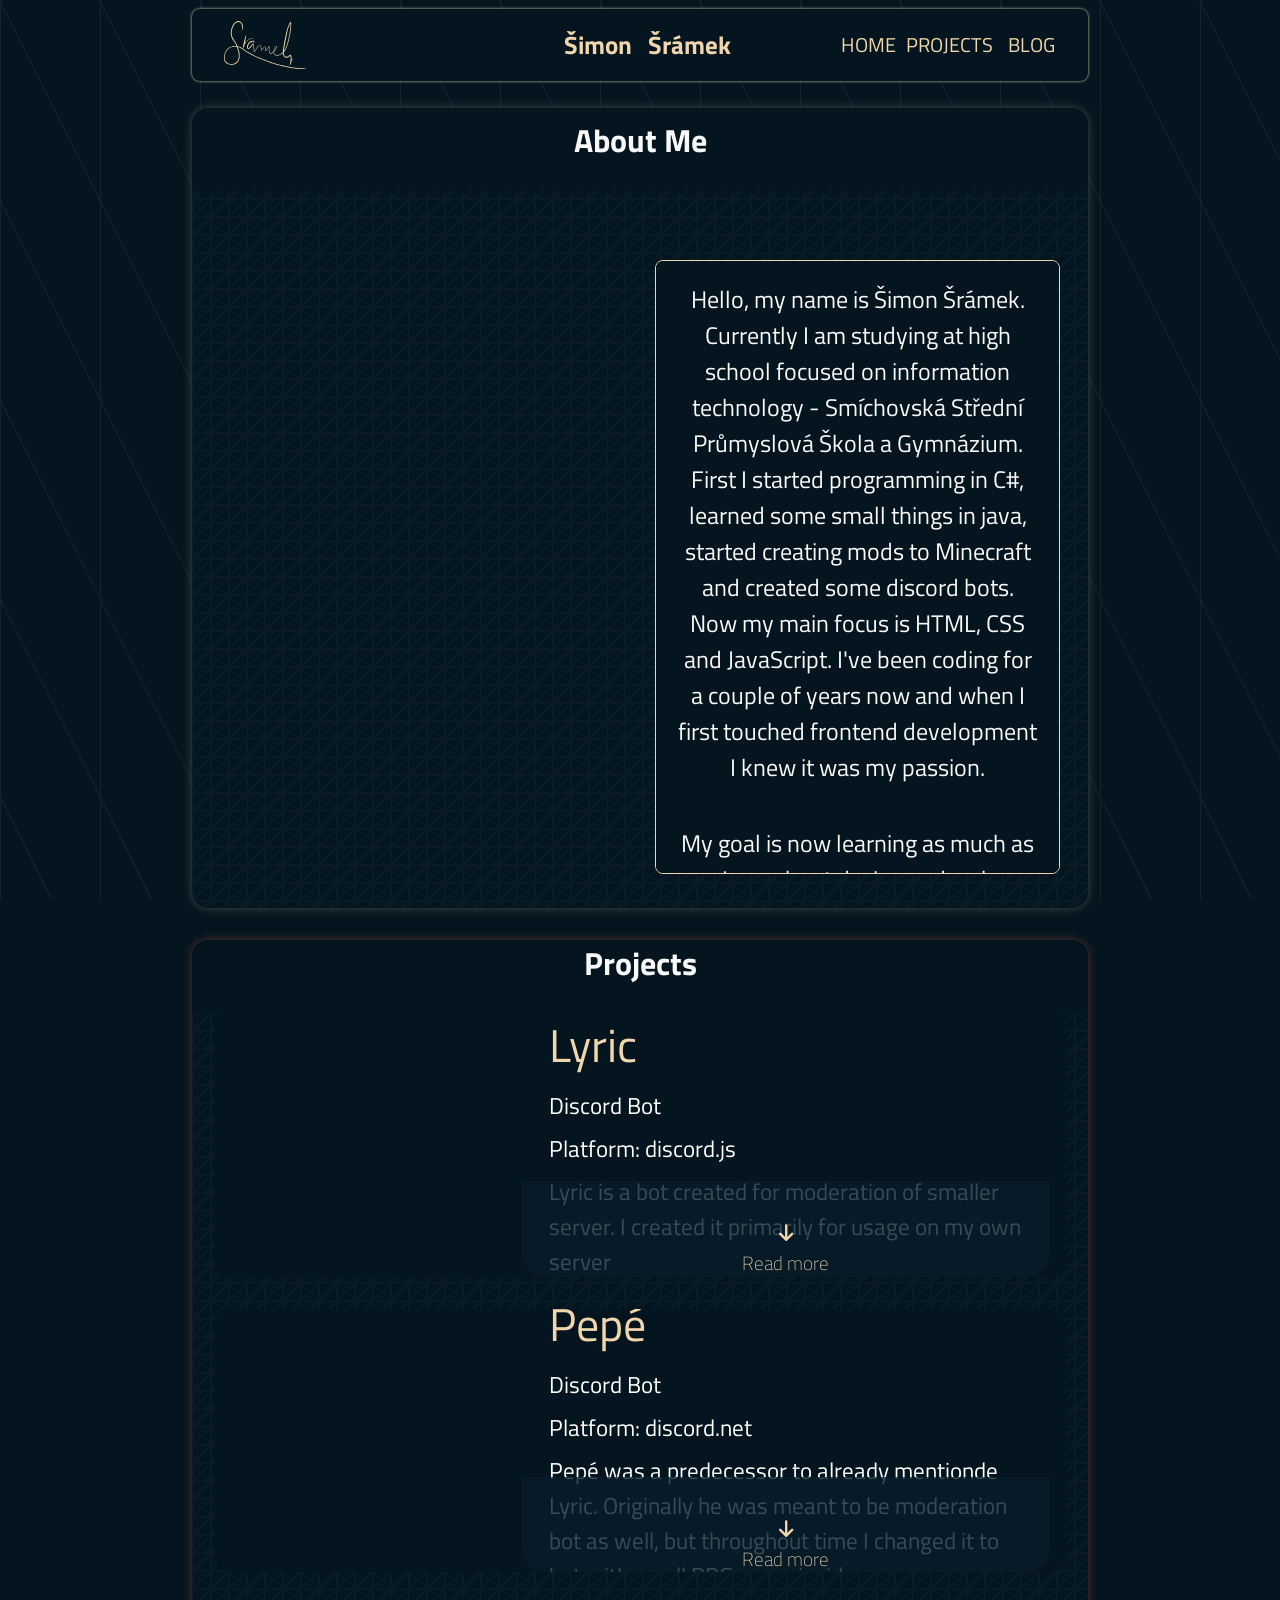
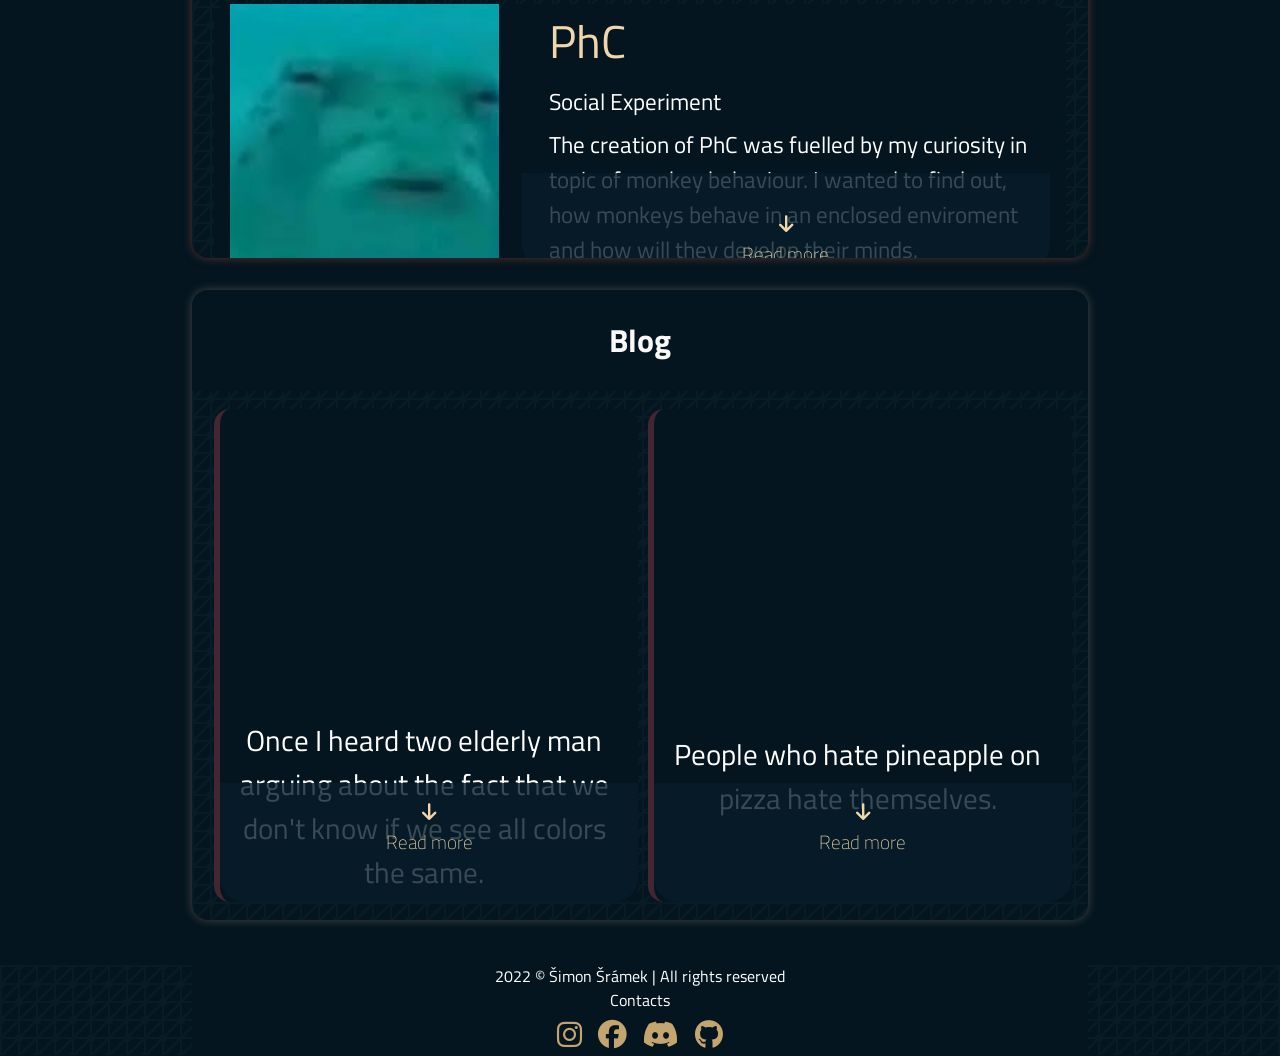
==== commit 1c9255ad: "Finished" ====
--- a/index.html
+++ b/index.html
@@ -78,32 +78,13 @@
                         <i class="fa-solid fa-magnifying-glass-plus"></i>
                     </div>
                     <div class="intro-text">
-                        <p>Lorem ipsum dolor sit amet, consectetur adipiscing elit. Qualem igitur hominem natura
-                            inchoavit?
-                            Quae cum dixisset, finem ille. An hoc usque quaque, aliter in vita? Profectus in exilium
-                            Tubulus
-                            statim nec respondere ausus; Qui convenit? Duo Reges: constructio interrete.
-                            Sint modo partes vitae beatae. Summae mihi videtur inscitiae. Quid, quod res alia tota est?
-                            Nemo
-                            igitur esse beatus potest. Scio enim esse quosdam, qui quavis lingua philosophari possint;
-                            Ita
-                            prorsus, inquam; Quae diligentissime contra Aristonem dicuntur a Chryippo. Nos commodius
-                            agimus.
-                            Igitur neque stultorum quisquam beatus neque sapientium non beatus. Qualem igitur hominem
-                            natura
-                            inchoavit? Non autem hoc: igitur ne illud quidem. Mihi, inquam, qui te id ipsum rogavi?
-                            ae cum dixisset, finem ille. An hoc usque quaque, aliter in vita? Profectus in exilium
-                            Tubulus
-                            statim nec respondere ausus; Qui convenit? Duo Reges: constructio interrete.
-                            Sint modo partes vitae beatae. Summae mihi videtur inscitiae. Quid, quod res alia tota est?
-                            Nemo
-                            igitur esse beatus potest. Scio enim esse quosdam, qui quavis lingua philosophari possint;
-                            Ita
-                            prorsus, inquam; Quae diligentissime contra Aristonem dicuntur a Chryippo. Nos commodius
-                            agimus.
-                            Igitur neque stultorum quisquam beatus neque sapientium non beatus. Qualem igitur hominem
-                            natura
-                            inchoavit? Non autem hoc: igitur ne illud quidem. Mihi, inquam, qui te id ipsum rogavi?
+                        <p>
+                            Hello, my name is Šimon Šrámek. Currently I am studying at high school focused on information technology - Smíchovská Střední Průmyslová Škola a Gymnázium. 
+                            First I started programming in C#, learned some small things in java, started creating mods to Minecraft and created some discord bots. Now my main focus is HTML, CSS and JavaScript.
+                            I've been coding for a couple of years now and when I first touched frontend development I knew it was my passion.
+                        </p>
+                        <p>
+                            My goal is now learning as much as I can about design and web development and in further future hopefully find job focused around it. 
                         </p>
                     </div>
                 </div>
@@ -150,33 +131,25 @@
                                 <span>Pepé was a predecessor to already mentionde Lyric. Originally he was meant to be moderation bot as well, but throughout time I changed it to bot with small RPG game inside</span>
                             </p>
                         </article>
-                        <div class="read-more project-overlay" id="1">
+                        <div class="read-more project-overlay" id="2">
                             <i class="fa-solid fa-arrow-down"></i>
                             Read more
                         </div>
                     </div>
                     <div class="project">
-                        <div class="project-img first">
+                        <div class="project-img third">
                             <i class="fa-solid fa-magnifying-glass-plus"></i>
                         </div>
                         <article class="project-info">
-                            Lorem ipsum dolor sit amet, consectetur adipiscing elit. Qualem igitur hominem natura
-                            inchoavit?
-                        </article>
-                        <div class="read-more project-overlay" id="1">
-                            <i class="fa-solid fa-arrow-down"></i>
-                            Read more
-                        </div>
-                    </div>
-                    <div class="project">
-                        <div class="project-img first">
-                            <i class="fa-solid fa-magnifying-glass-plus"></i>
-                        </div>
-                        <article class="project-info">
-                            Lorem ipsum dolor sit amet, consectetur adipiscing elit. Qualem igitur hominem natura
-                            inchoavit?
-                        </article>
-                        <div class="read-more project-overlay" id="1">
+                            <p class="project-description">
+                                <span class="project-name">PhC</span>
+
+                                <span>Social Experiment</span>
+
+                                <span>The creation of PhC was fuelled by my curiosity in topic of monkey behaviour. I wanted to find out, how monkeys behave in an enclosed enviroment and how will they develop their minds.</span>
+                            </p>
+                        </article>
+                        <div class="read-more project-overlay" id="3">
                             <i class="fa-solid fa-arrow-down"></i>
                             Read more
                         </div>
@@ -191,53 +164,29 @@
                 </header>
                 <div class="blog-container">
                     <div class="blog">
-                        <div class="blog-img">
+                        <div class="blog-img firstB">
                             <i class="fa-solid fa-magnifying-glass-plus"></i>
                         </div>
                         <article class="blog-text">
-                            Lorem ipsum dolor sit amet, consectetur adipiscing elit. Qualem igitur hominem natura
-                            inchoavit?
-                        </article>
-                        <div class="read-more blog-expander" id="1">
+                            <p class="perex">
+                                Once I heard two elderly man arguing about the fact that we don't know if we see all colors the same.
+                            </p>
+                        </article>
+                        <div class="read-more blog-expander" id="4">
                             <i class="fa-solid fa-arrow-down"></i>
                             Read more
                         </div>
                     </div>
                     <div class="blog">
-                        <div class="blog-img">
+                        <div class="blog-img secondB">
                             <i class="fa-solid fa-magnifying-glass-plus"></i>
                         </div>
                         <article class="blog-text">
-                            Lorem ipsum dolor sit amet, consectetur adipiscing elit. Qualem igitur hominem natura
-                            inchoavit?
-                        </article>
-                        <div class="read-more">
-                            <i class="fa-solid fa-arrow-down"></i>
-                            Read more
-                        </div>
-                    </div>
-                    <div class="blog">
-                        <div class="blog-img">
-                            <i class="fa-solid fa-magnifying-glass-plus"></i>
-                        </div>
-                        <article class="blog-text">
-                            Lorem ipsum dolor sit amet, consectetur adipiscing elit. Qualem igitur hominem natura
-                            inchoavit?
-                        </article>
-                        <div class="read-more">
-                            <i class="fa-solid fa-arrow-down"></i>
-                            Read more
-                        </div>
-                    </div>
-                    <div class="blog">
-                        <div class="blog-img">
-                            <i class="fa-solid fa-magnifying-glass-plus"></i>
-                        </div>
-                        <article class="blog-text">
-                            Lorem ipsum dolor sit amet, consectetur adipiscing elit. Qualem igitur hominem natura
-                            inchoavit?
-                        </article>
-                        <div class="read-more">
+                            <p class="perex">
+                                People who hate pineapple on pizza hate themselves.
+                            </p>
+                        </article>
+                        <div class="read-more blog-expander" id="5">
                             <i class="fa-solid fa-arrow-down"></i>
                             Read more
                         </div>
--- a/css_styles/style.css
+++ b/css_styles/style.css
@@ -261,7 +261,7 @@
 
 .img-container {
     display: flex;
-    background-image: url("https://i.pinimg.com/736x/bf/50/ab/bf50ab80c1b2015d78b0a193ec42f2b3.jpg");
+    background-image: url("https://i.ibb.co/QprPFtT/087A9323.jpg");
     background-repeat: no-repeat;
     background-size: cover;
     background-position: center;
@@ -278,6 +278,7 @@
 
 .intro-text {
     display: flex;
+    flex-direction: column;
     color: #FAF9F9;
     background-color: #04151F;
     text-align: center;
@@ -306,7 +307,7 @@
     align-items: center;
     overflow: hidden;
     width: 100%;
-    height: 150vh;
+    height: 100vh;
     background-color: #04151F;
     border-radius: 1rem;
     padding-bottom: 2%;
@@ -347,22 +348,18 @@
     background-position: center;
 }
 
+.project-img.first {
+    background-image: url("https://www.coliseugeek.com.br/wp-content/uploads/2022/02/5-melhores-bots-para-discord-em-2022.png")
+}
+
 .second.project-img {
     background-image: url('https://miro.medium.com/max/1400/1*gkDHFao9Y4pL8JnKbJQxOA.jpeg');
 }
 
-
 .project-img.third {
-    background-image: url('https://www.pixel4k.com/wp-content/uploads/2019/07/colorful-skull-dark-art_1563222221.jpg');
-}
-
-.project-img.fourth {
-    background-image: url('https://browsecat.net/sites/default/files/cool-4k-wallpapers-wallpapers-96149-699287-148069.png');
-}
-
-.project-img.first {
-    background-image: url("https://www.coliseugeek.com.br/wp-content/uploads/2022/02/5-melhores-bots-para-discord-em-2022.png")
-}
+    background-image: url('[data-uri]');
+}
+
 
 .project-descr-expanded::-webkit-scrollbar {
     width: 0;
@@ -415,7 +412,7 @@
     color: #EFD6AC;
     font-weight: lighter;
     gap: .3rem;
-    bottom: 1rem;
+    bottom: 0;
     right: 0;
     width: 100%;
     height: 20%;
@@ -449,7 +446,7 @@
     justify-content: center;
     align-items: center;
     width: 100%;
-    height: 100vh;
+    height: 70vh;
     background-color: #04151F;
     border-radius: 1rem;
     overflow: hidden;
@@ -477,6 +474,7 @@
     border-radius: 1rem;
     background-color: white;
     align-self: center;
+    justify-content: center;
     border-left: 6px solid rgb(67, 37, 52);
     background-color: #04151F;
 }
@@ -485,21 +483,33 @@
     display: flex;
     width: 100%;
     height: 60%;
-    border-radius: 1rem;
     background-size: cover;
     background-repeat: no-repeat;
     background-position: center;
-    background-image: url('https://www.pixel4k.com/wp-content/uploads/2019/07/colorful-skull-dark-art_1563222221.jpg');
+}
+
+.firstB{
+    background-image: url('https://www.designpoolpatterns.com/wp-content/uploads/2019/03/Color_Wheel-01.jpg');
+}
+
+
+.secondB{
+    background-image: url('https://d18lkz4dllo6v2.cloudfront.net/cumulus_uploads/entry/2019-02-04/pineapple%20pizza.jpg');
 }
 
 .blog-text {
     display: flex;
-    width: 100%;
+    width: 90%;
     height: 40%;
     border-radius: 1rem;
+    margin: 1rem;
     font-size: 1.2em;
     text-align: center;
     background-color: #04151F;
+}
+
+.perex{
+    font-size: 1.5em;
 }
 
 .info-card{
@@ -536,6 +546,8 @@
 
 .card-text{
     display: flex;
+    font-size: larger;
+    margin: .5rem;
     grid-column-start: 1;
     grid-column-end: 3;
 }
